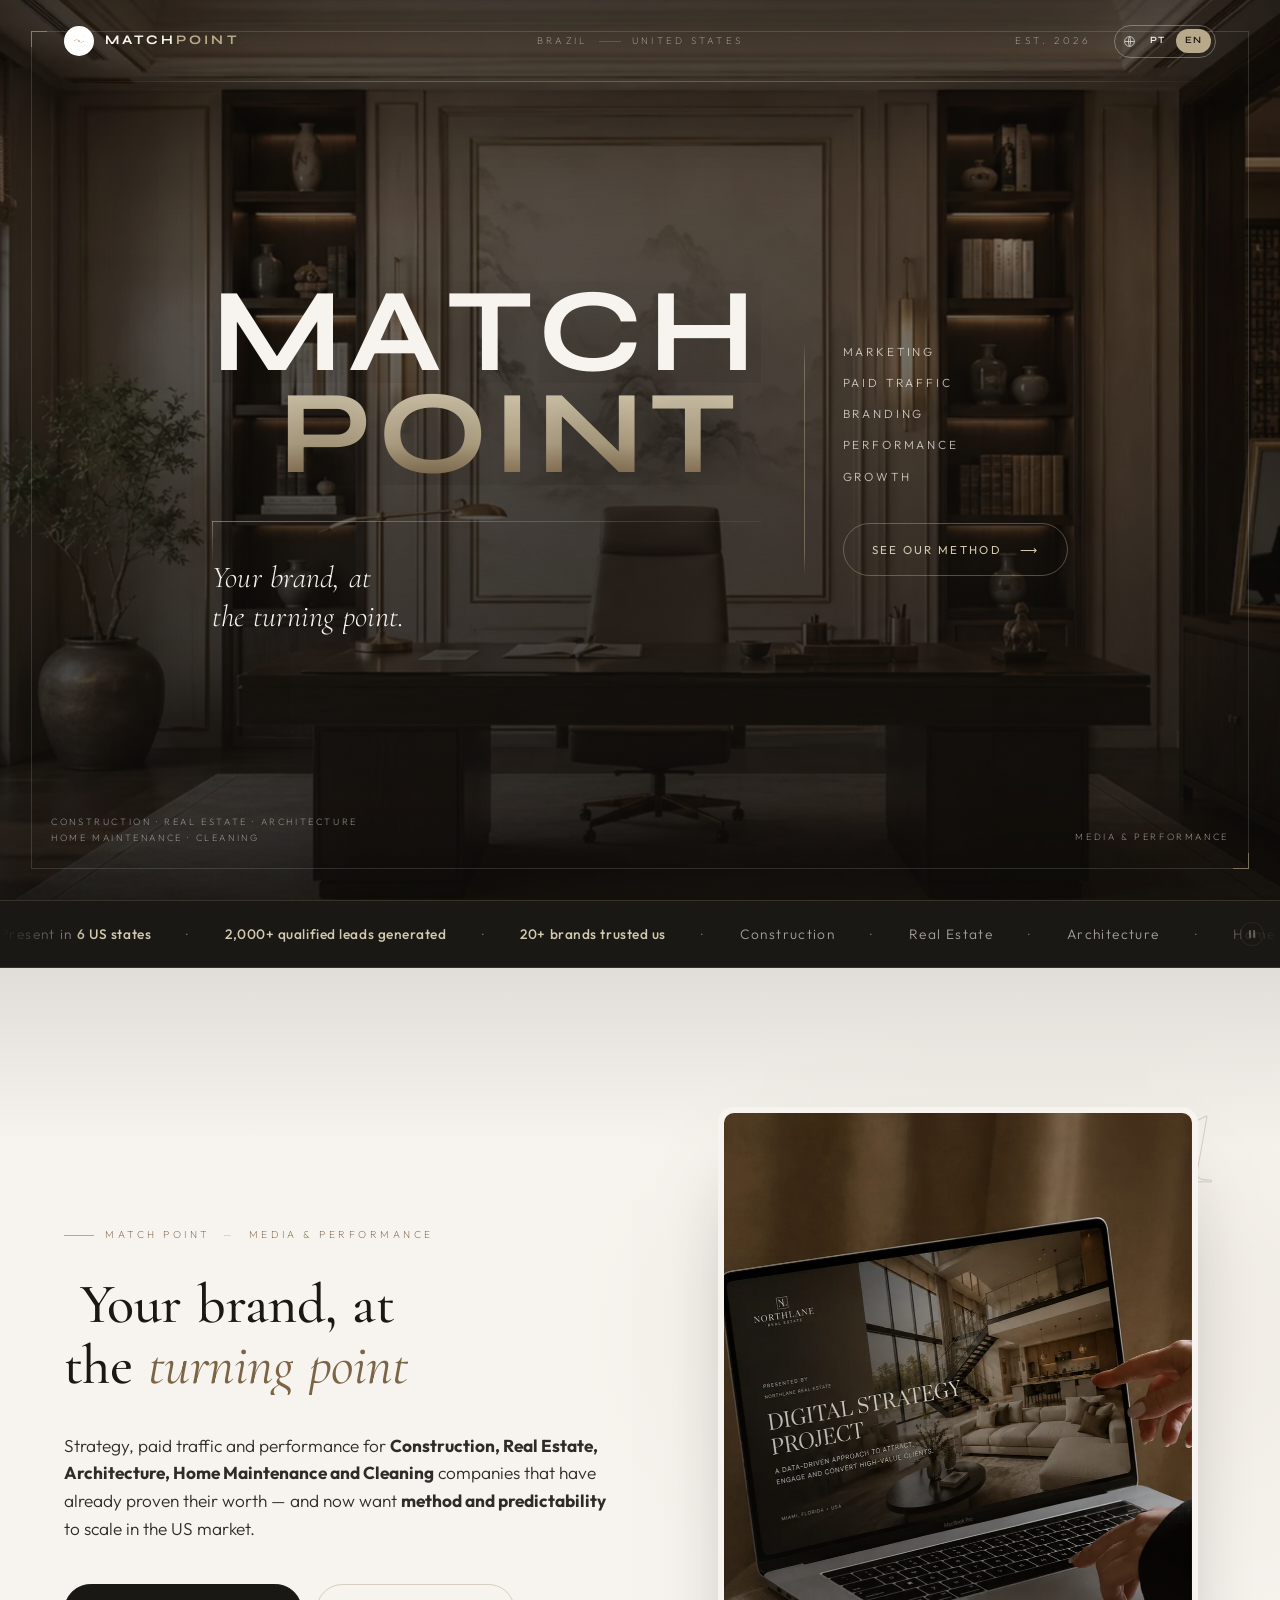
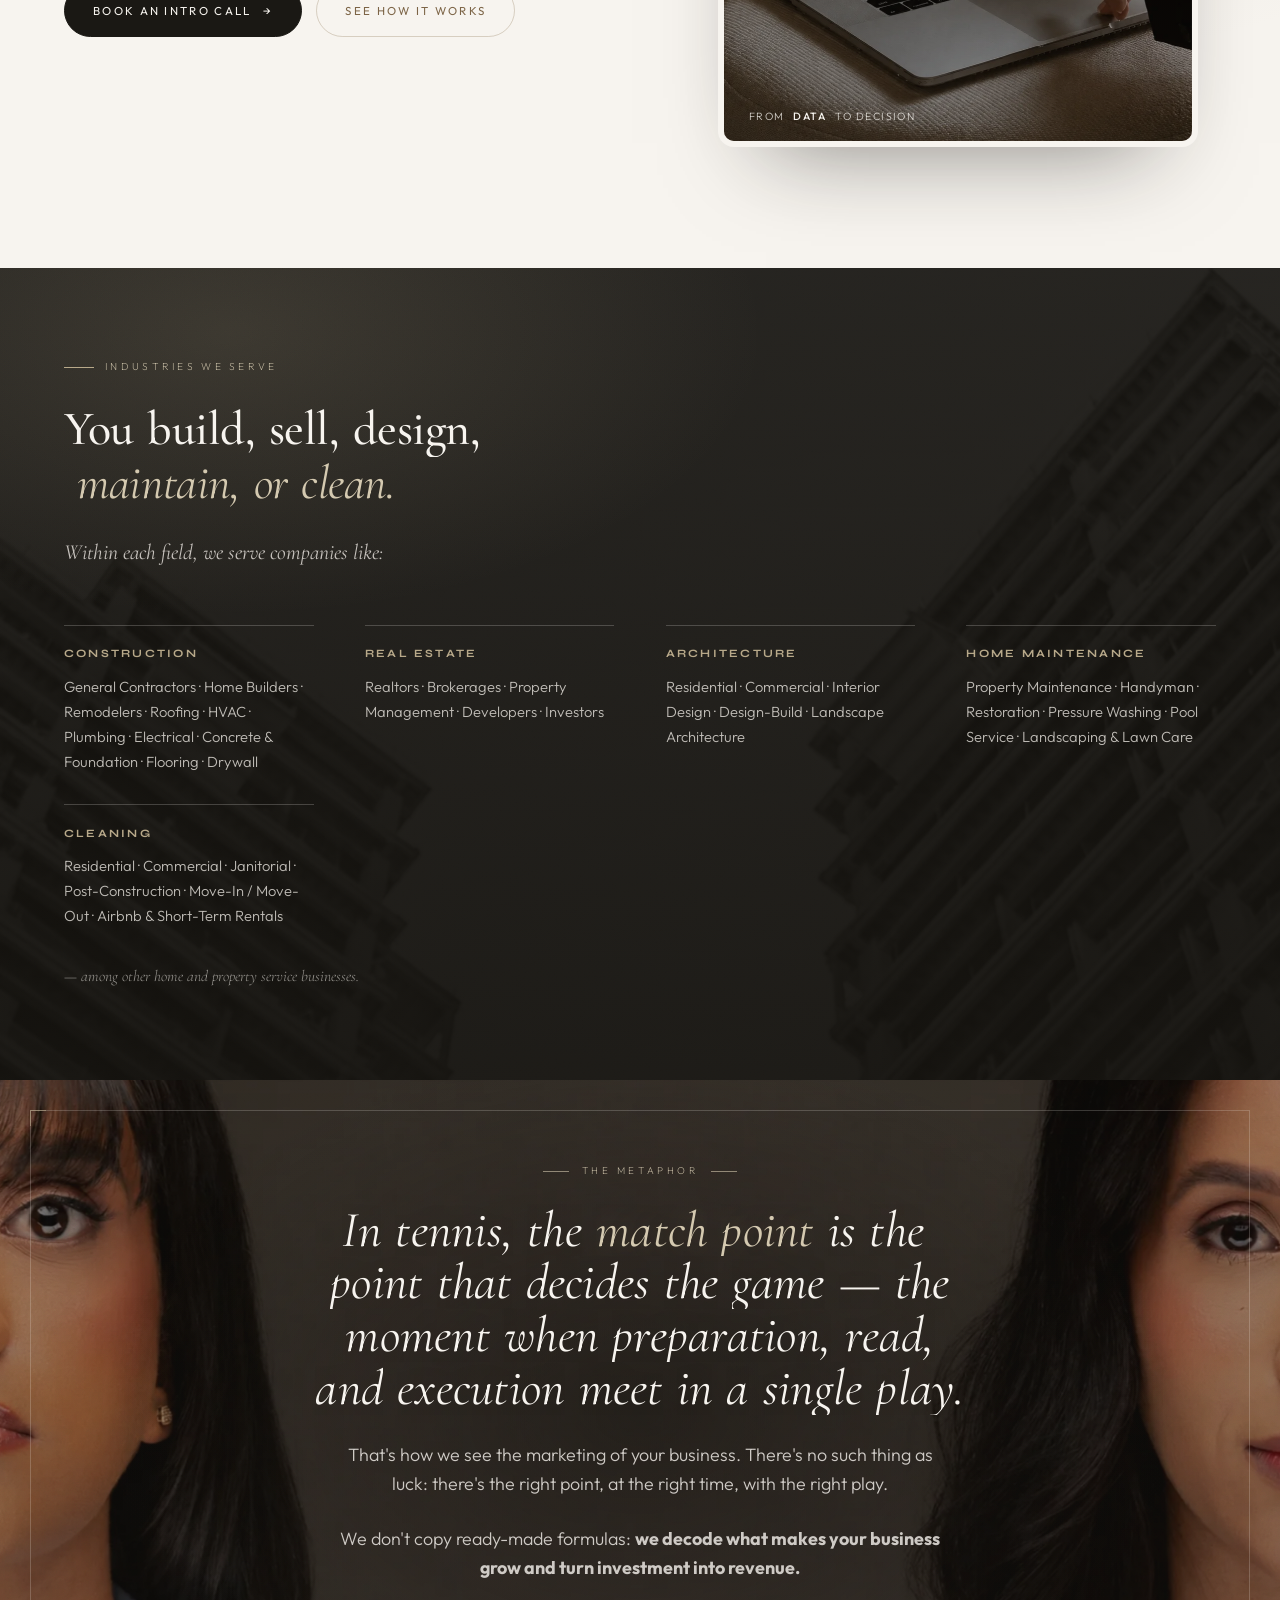
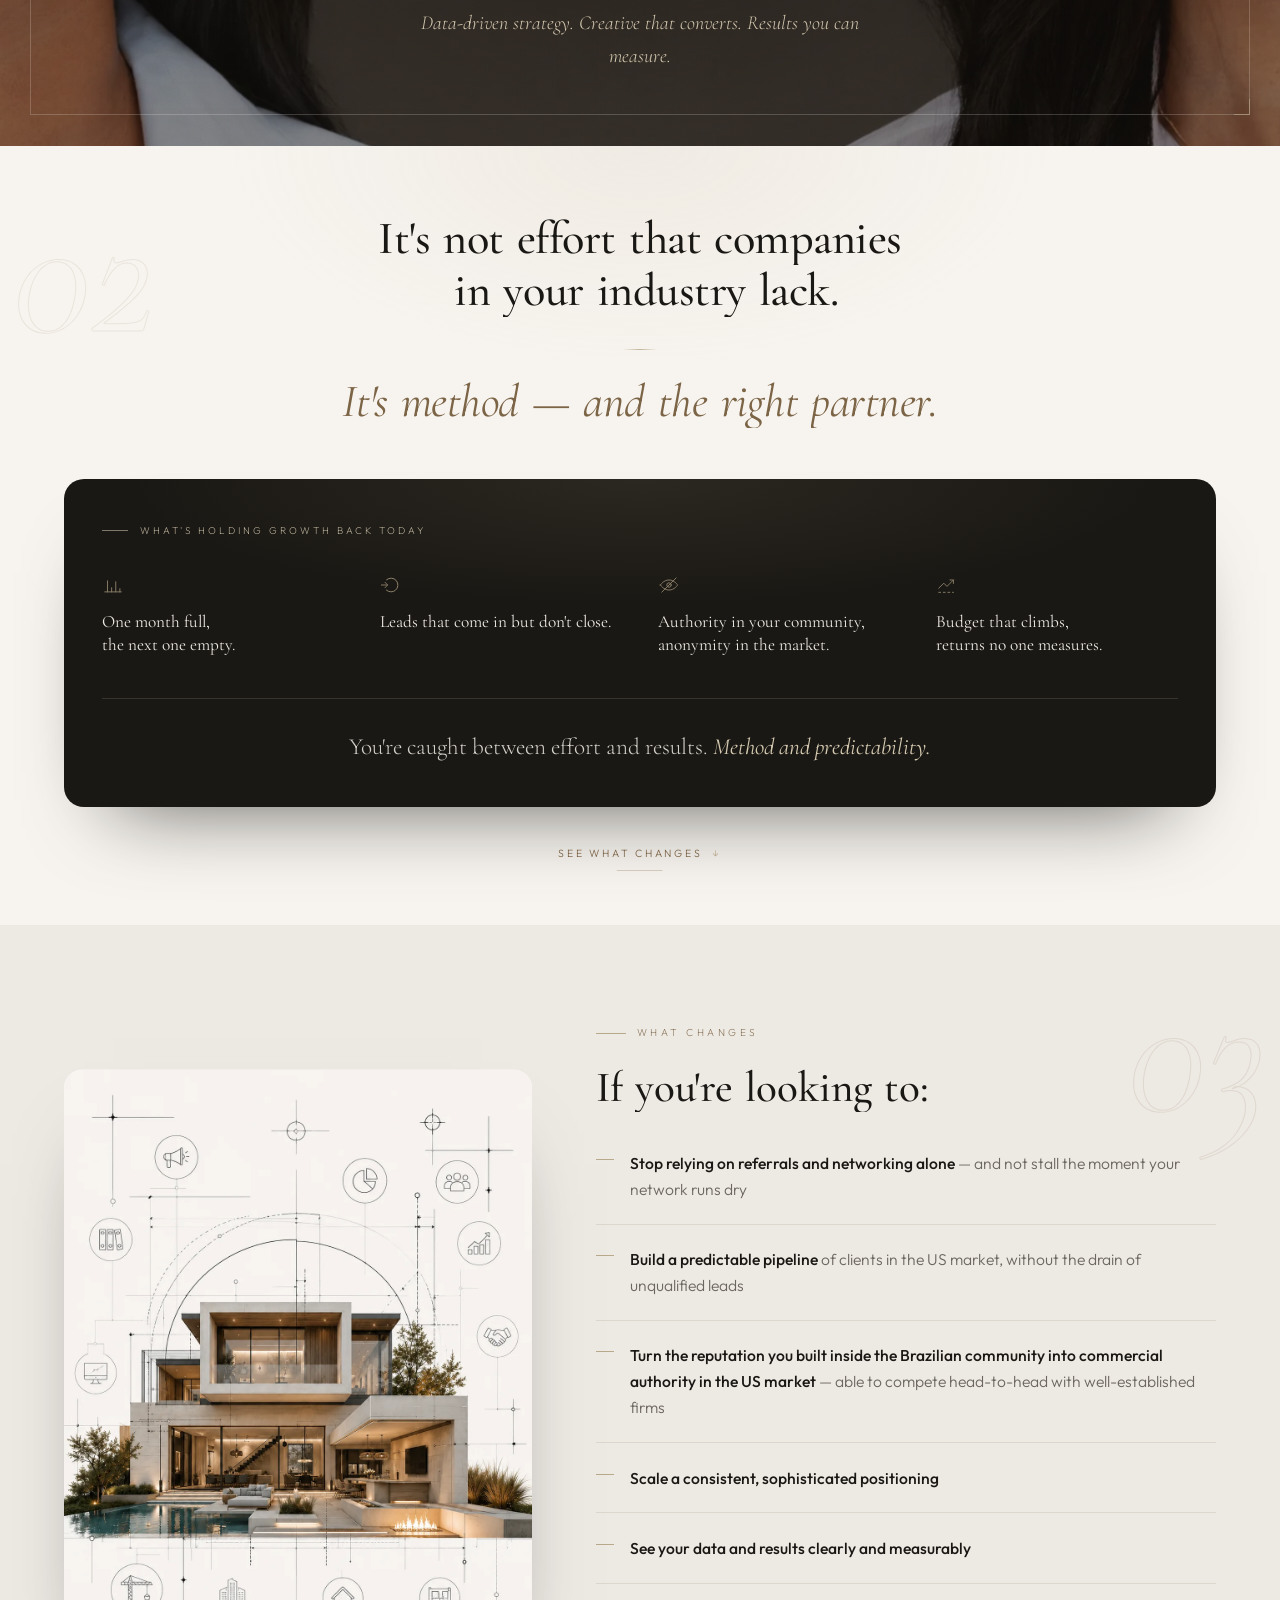
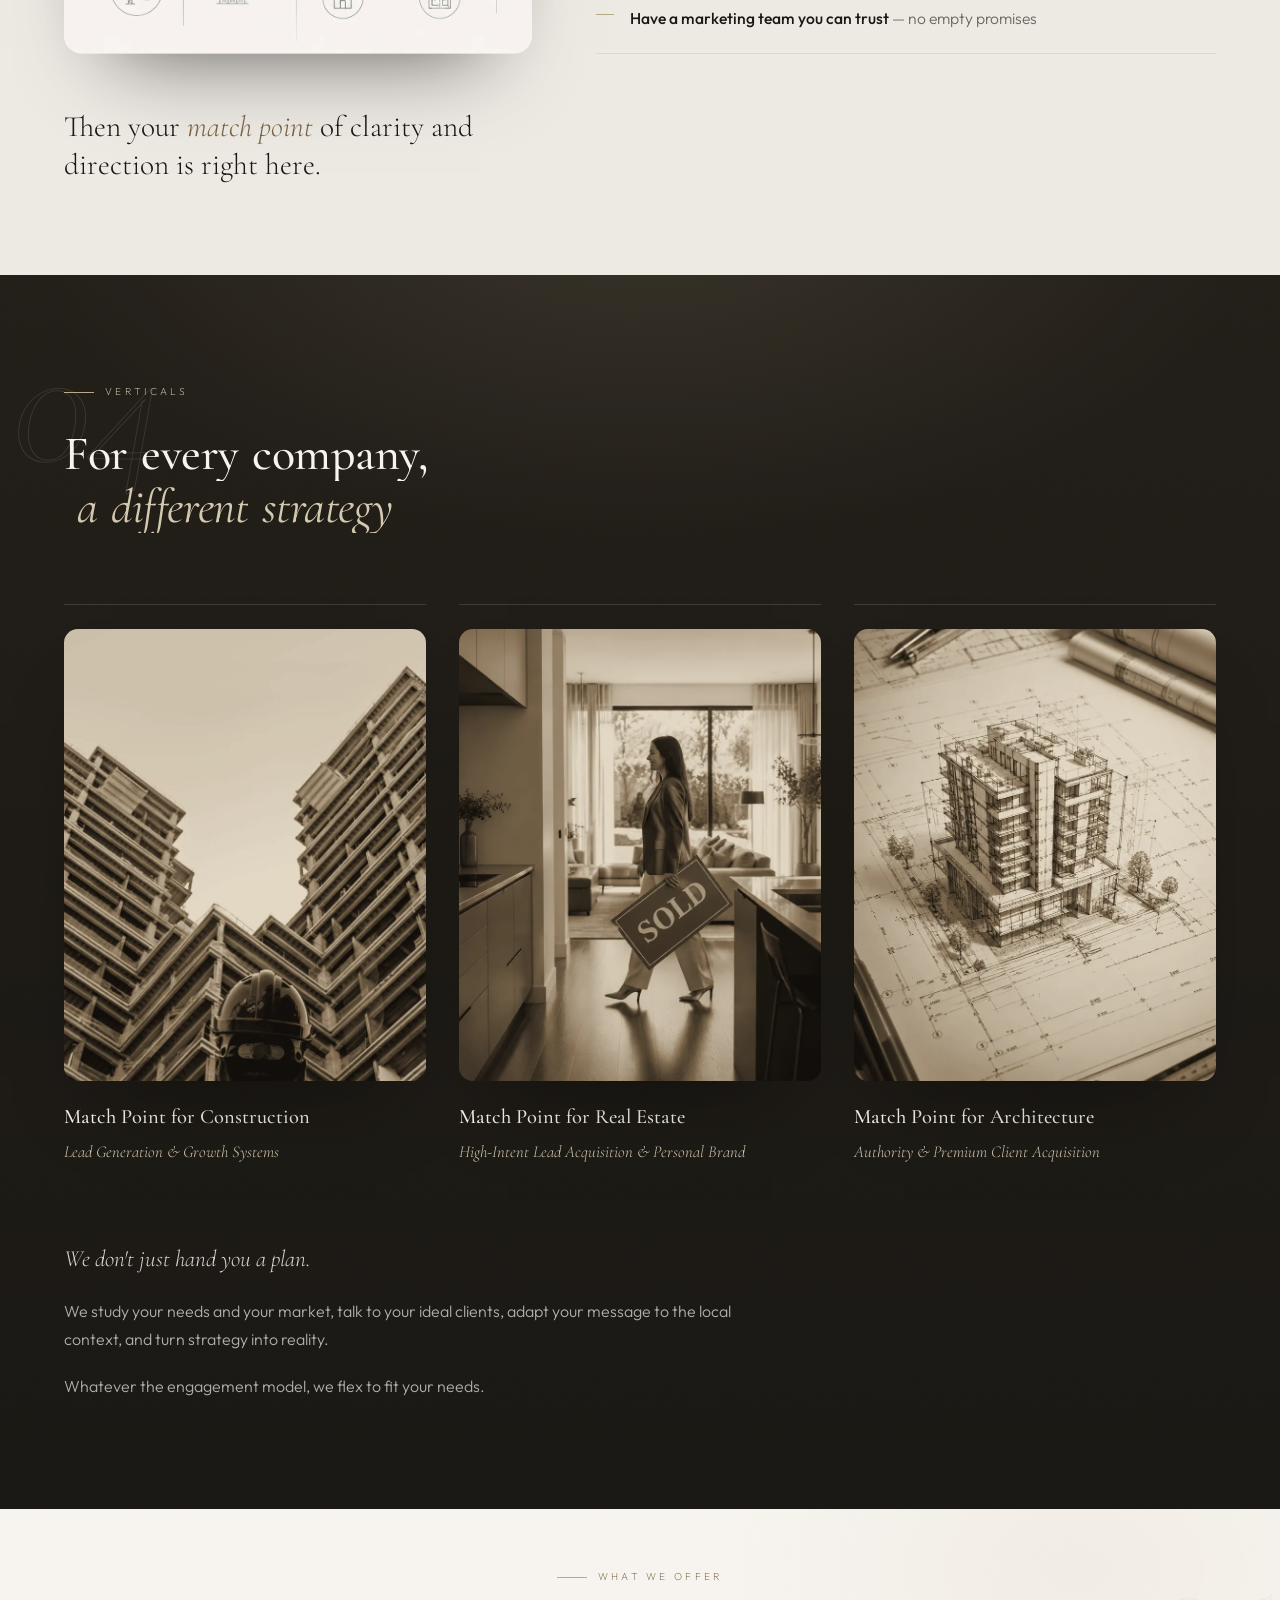
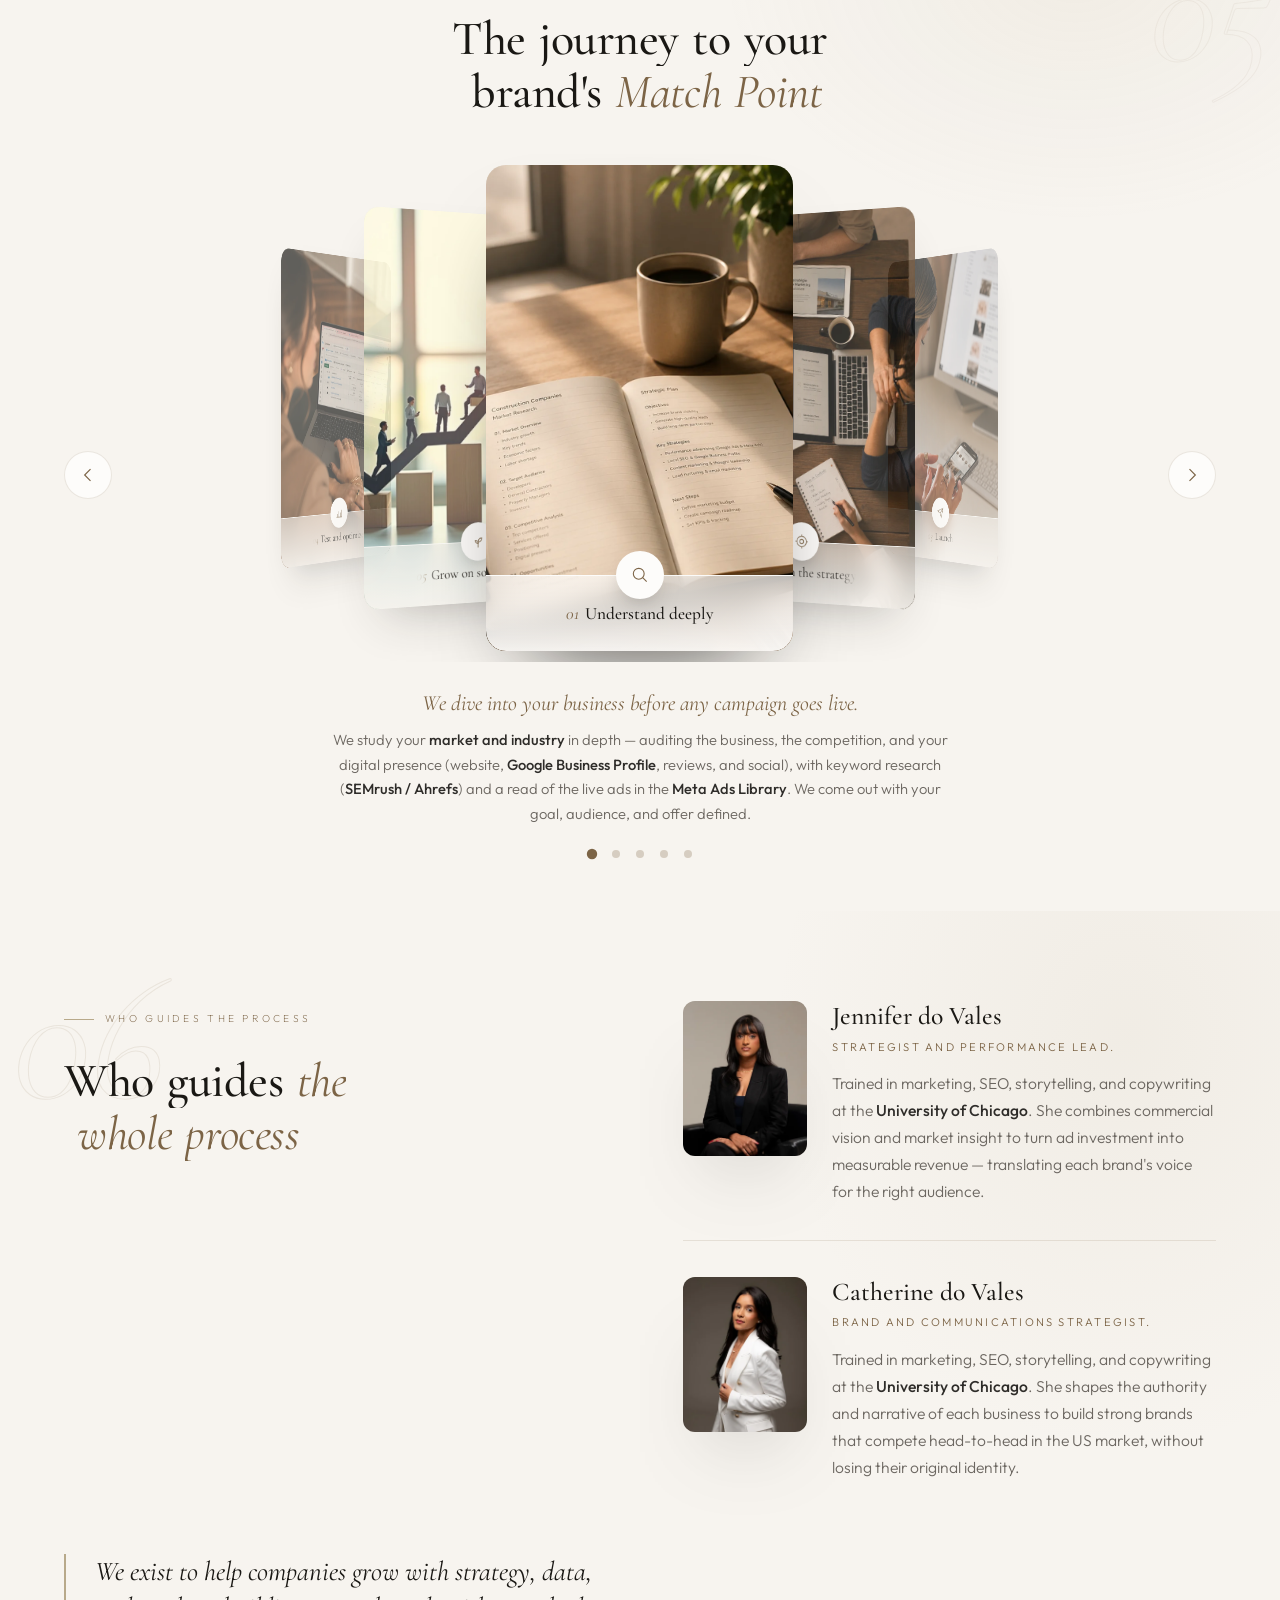
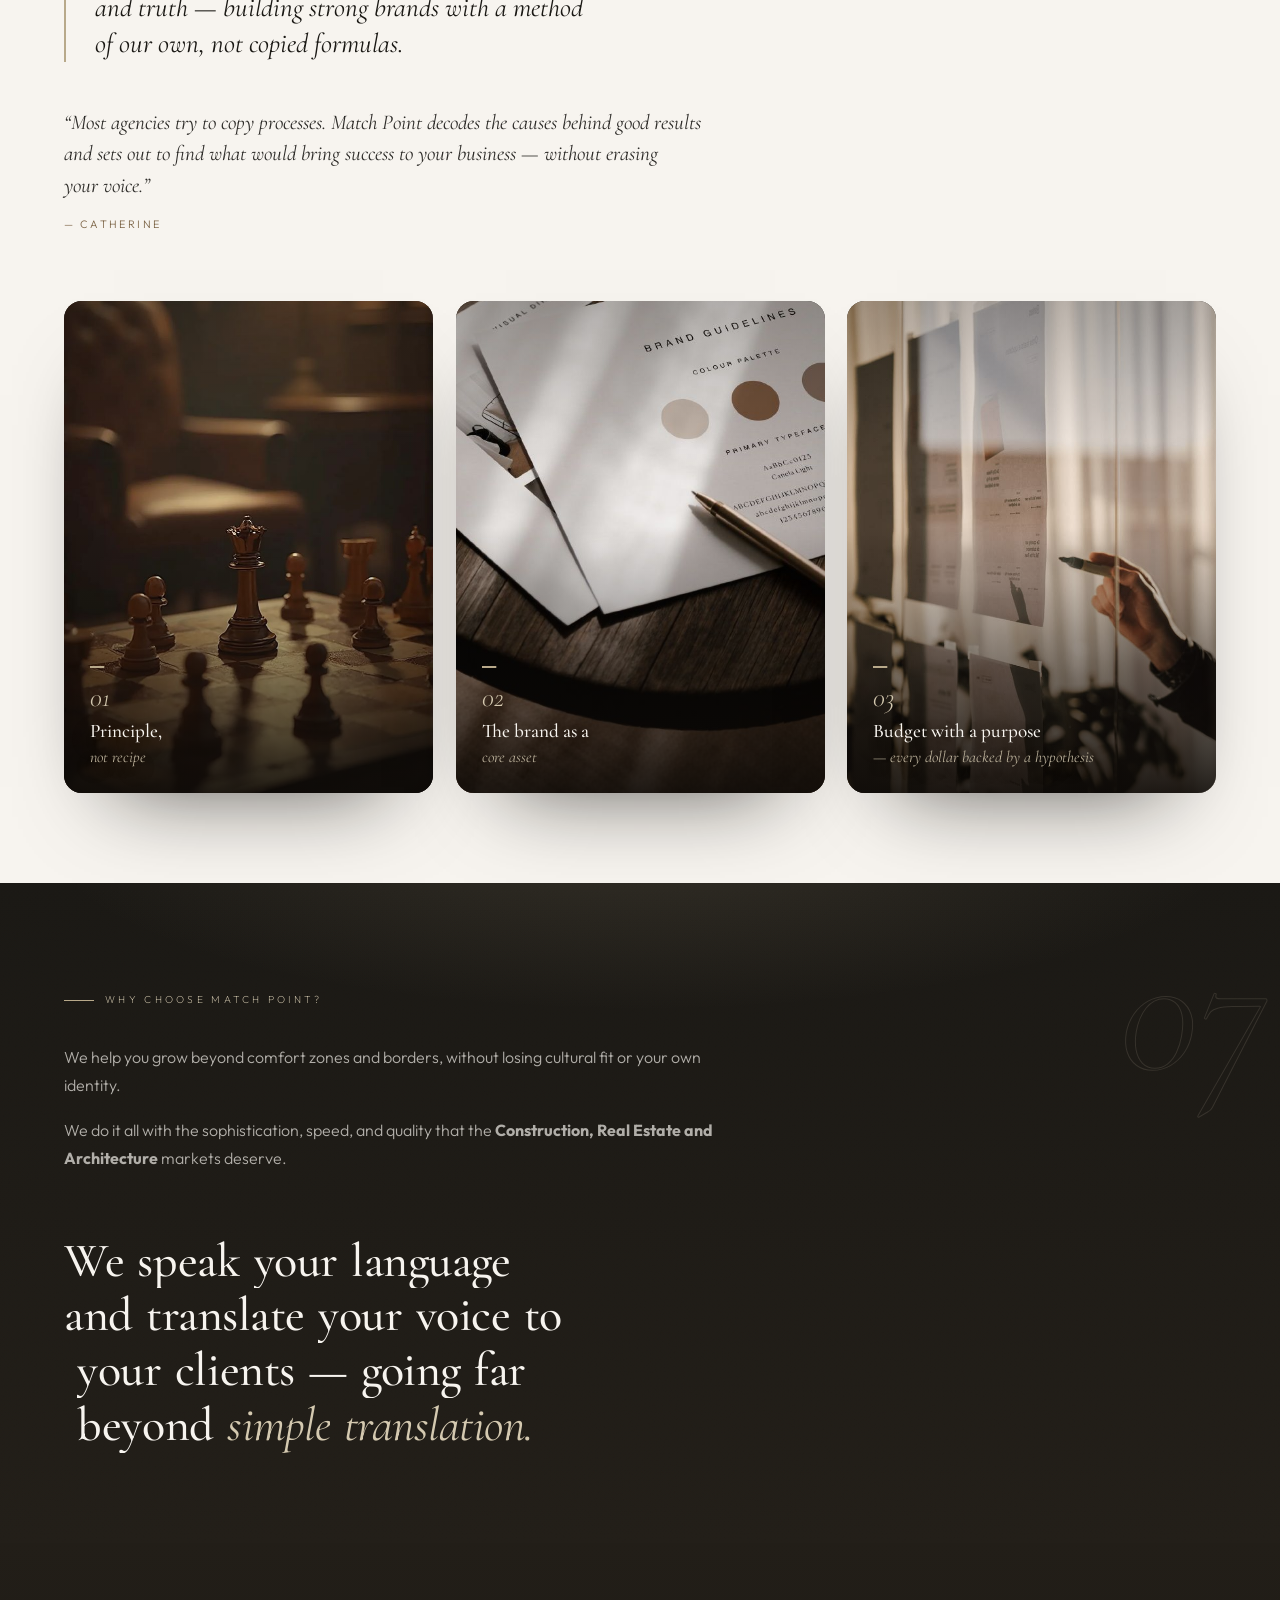
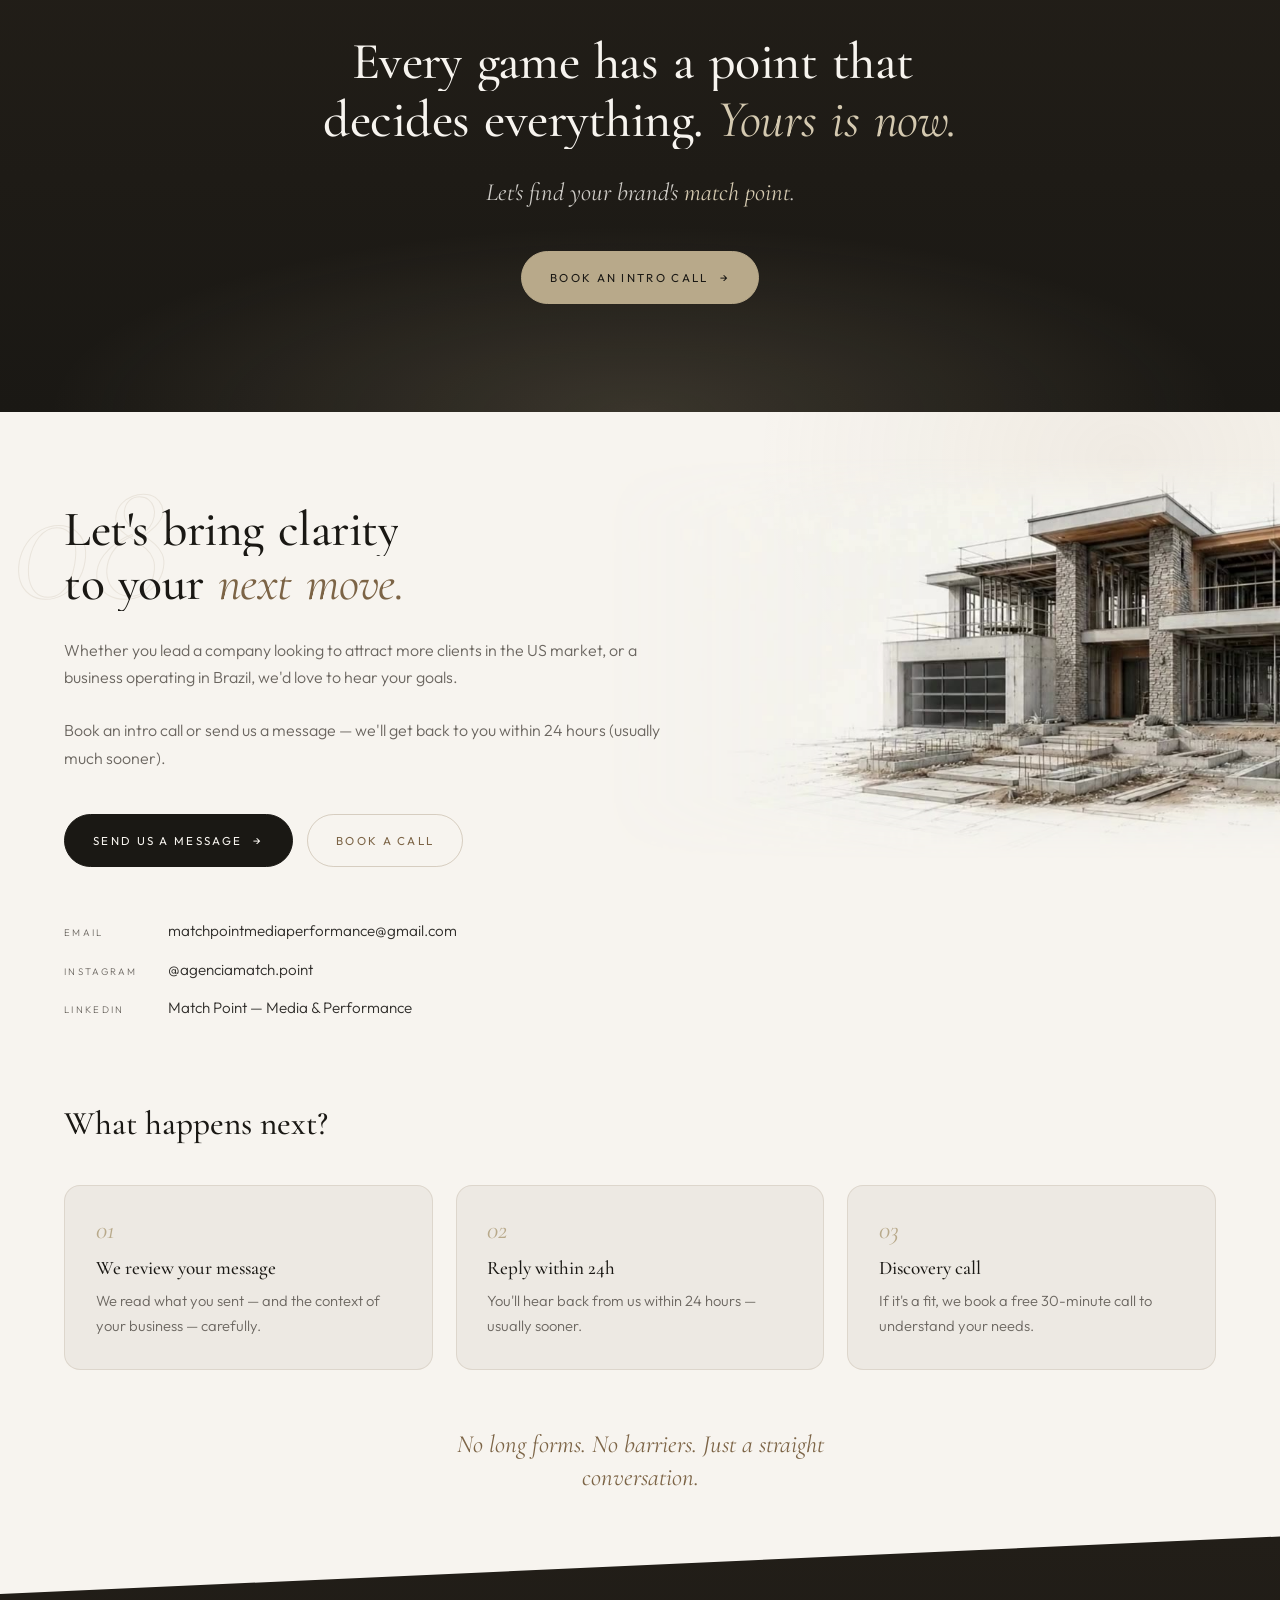
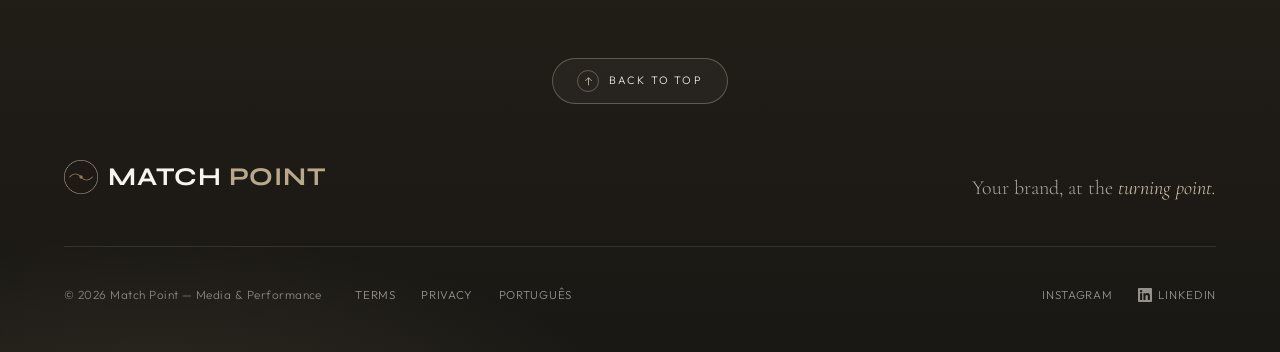
==== match.point/assets/en/index.html @ 6ba70a65 "Initial commit — Match Point site (PT/EN) Bilingual static site sharing one CSS/JS, plus post-audit " ====
<!DOCTYPE html>
<html lang="en" class="no-js">
<head>
<meta charset="UTF-8"/>
<meta name="viewport" content="width=device-width, initial-scale=1.0"/>
<script>document.documentElement.className='js';setTimeout(function(){if(!document.documentElement.classList.contains('js-ready'))document.documentElement.className='no-js';},5000);</script>

<title>Match Point — Your brand, at the turning point</title>
<meta name="description" content="Match Point — Media &amp; Performance. Paid traffic and performance for Construction, Real Estate, Architecture, Home Maintenance and Cleaning companies scaling in the US market."/>
<meta name="theme-color" content="#1A1814"/>
<link rel="icon" href="../favicon.svg" type="image/svg+xml"/>
<link rel="icon" href="../images/logo-symbol.png" sizes="any"/>
<link rel="apple-touch-icon" href="../images/logo-symbol.png"/>
<link rel="canonical" href="https://matchpoint.agency/en/"/>
<link rel="alternate" hreflang="pt-BR" href="https://matchpoint.agency/"/>
<link rel="alternate" hreflang="en" href="https://matchpoint.agency/en/"/>
<link rel="alternate" hreflang="x-default" href="https://matchpoint.agency/"/>

<meta property="og:type" content="website"/>
<meta property="og:title" content="Match Point — Your brand, at the turning point"/>
<meta property="og:description" content="Strategy, paid traffic and performance for Construction, Real Estate, Architecture, Home Maintenance and Cleaning. We don't copy ready-made formulas: we decode what makes your business grow."/>
<meta property="og:image" content="https://matchpoint.agency/images/og-image.jpg"/>
<meta property="og:url" content="https://matchpoint.agency/en/"/>
<meta name="twitter:card" content="summary_large_image"/>

<link rel="preconnect" href="https://fonts.googleapis.com"/>
<link rel="preconnect" href="https://fonts.gstatic.com" crossorigin/>
<link rel="preload" as="image" href="../images/prehero.webp" fetchpriority="high"/>
<link href="https://fonts.googleapis.com/css2?family=Cormorant+Garamond:ital,wght@0,300;0,400;0,500;1,300;1,400;1,500&family=Outfit:wght@200;300;400;500&family=Syne:wght@600;700;800&display=swap" rel="stylesheet"/>
<link rel="stylesheet" href="../css/prehero.css"/>

<script type="application/ld+json">
{
  "@context": "https://schema.org",
  "@type": "ProfessionalService",
  "name": "Match Point — Media & Performance",
  "description": "Paid traffic and performance for Construction, Real Estate, Architecture, Home Maintenance and Cleaning companies scaling in the US market.",
  "url": "https://matchpoint.agency/",
  "image": "https://matchpoint.agency/images/og-image.jpg",
  "logo": "https://matchpoint.agency/images/logo-symbol.png",
  "email": "matchpointmediaperformance@gmail.com",
  "telephone": "+1-407-684-9838",
  "foundingDate": "2026",
  "areaServed": ["United States", "Brazil"],
  "knowsLanguage": ["pt-BR", "en"],
  "serviceType": ["Paid Traffic", "Performance Marketing", "Branding", "Growth"],
  "founder": [
    {"@type": "Person", "name": "Jennifer do Vales"},
    {"@type": "Person", "name": "Catherine do Vales"}
  ],
  "sameAs": [
    "https://www.instagram.com/agenciamatch.point",
    "https://www.linkedin.com/company/match-point-%E2%80%94-media-performance/"
  ]
}
</script>
</head>
<body>

<!-- preloader · abertura de marca → door-split reveal do pré-Hero -->
<div class="preloader" id="preloader" role="presentation" aria-hidden="true">
  <span class="preloader__panel preloader__panel--l"></span>
  <span class="preloader__panel preloader__panel--r"></span>
  <div class="preloader__stage">
    <span class="preloader__line preloader__line--l"></span>
    <svg class="preloader__frame" viewBox="0 0 200 200" fill="none" aria-hidden="true">
      <circle class="pl-frame" cx="100" cy="100" r="96" pathLength="1"/>
    </svg>
    <svg class="preloader__mark" viewBox="0 0 200 200" fill="none" aria-label="Match Point">
      <circle class="pl-ring" cx="100" cy="100" r="86" pathLength="1"/>
      <path class="pl-wave" d="M40 100 C58 76 82 76 100 100 C118 124 142 124 160 100" pathLength="1"/>
      <circle class="pl-dot" cx="100" cy="100" r="5.5"/>
    </svg>
    <span class="preloader__line preloader__line--r"></span>
  </div>
</div>

<!-- top rule -->
<header class="topbar" id="topbar">
  <a class="topbar__brand" href="#prehero" aria-label="Match Point — home">
    <img class="topbar__mark" src="../images/logo-symbol-light.png" alt="" width="30" height="30" decoding="async"/>
    <span class="topbar__name">Match<em>Point</em></span>
  </a>
  <p class="topbar__meta"><span>Brazil</span><i></i><span>United States</span></p>
  <div class="topbar__end">
    <p class="topbar__est">Est. 2026</p>
    <span class="topbar__lang" role="group" aria-label="Language / Idioma">
      <svg class="topbar__lang-globe" viewBox="0 0 24 24" aria-hidden="true"><circle cx="12" cy="12" r="9"/><path d="M3 12h18M12 3c2.6 2.7 2.6 15.3 0 18M12 3c-2.6 2.7-2.6 15.3 0 18"/></svg>
      <a class="topbar__lang-alt" href="../index.html" hreflang="pt-BR" aria-label="Ver em português">PT</a>
      <span class="topbar__lang-cur" aria-current="true">EN</span>
    </span>
  </div>
</header>

<!-- navegação persistente · surge ao sair do Hero (MOV-03 · C3) -->
<nav class="sitenav" id="siteNav" aria-label="Main navigation">
  <div class="sitenav__inner">
    <a class="sitenav__brand" href="#prehero" aria-label="Match Point — top">
      <img class="sitenav__mark" src="../images/logo-symbol-light.png" alt="" width="26" height="26" decoding="async"/>
      <span class="sitenav__name">Match<em>Point</em></span>
    </a>
    <div class="sitenav__links" id="siteNavLinks">
      <a class="sitenav__link" href="#verticais">Verticals</a>
      <a class="sitenav__link" href="#jornada">Method</a>
      <a class="sitenav__link" href="#quem-guia">About us</a>
      <span class="sitenav__ind" aria-hidden="true"></span>
    </div>
    <div class="sitenav__cta">
      <a class="sitenav__lang" href="../index.html" hreflang="pt-BR" aria-label="Ver em português">PT</a>
      <a class="btn btn--primary btn--sm" href="#contato">Book</a>
      <button class="sitenav__burger" id="siteBurger" aria-label="Open menu" aria-expanded="false" aria-controls="siteNavLinks">
        <span></span><span></span>
      </button>
    </div>
  </div>
</nav>

<main>
<section class="prehero" id="prehero" aria-label="Match Point">

  <!-- cinematic background · subtle camera drift + inertial parallax -->
  <div class="prehero__media">
    <div class="prehero__parallax" id="parallax">
      <img class="prehero__img" src="../images/prehero.webp"
           alt="A calm, minimal office — the atmosphere of precision and aesthetic care that defines Match Point."
           width="1672" height="941" fetchpriority="high"/>
    </div>
  </div>
  <div class="prehero__scrim" aria-hidden="true"></div>
  <div class="prehero__grain" aria-hidden="true"></div>
  <div class="prehero__frame" aria-hidden="true"></div>

  <div class="prehero__stage" id="stage">

    <!-- coluna protagonista: wordmark → régua em L → assinatura -->
    <div class="prehero__lead">
      <h1 class="prehero__wordmark" aria-label="Match Point">
        <span class="prehero__line" aria-hidden="true" data-title data-stagger=".05" data-delay=".05">MATCH</span>
        <span class="prehero__line prehero__line--em" aria-hidden="true" data-title data-stagger=".05" data-delay=".28">POINT</span>
      </h1>

      <!-- régua em L: traço horizontal + descida curta à esquerda -->
      <div class="prehero__rule" aria-hidden="true"><i></i><b></b></div>

      <p class="prehero__signature" aria-label="Your brand, at the turning point." data-title data-split="words" data-stagger=".08" data-delay=".2">Your brand, at the turning point.</p>
    </div>

    <!-- coluna de apoio: régua vertical + frentes + CTA -->
    <div class="prehero__aside">
      <ul class="prehero__services" aria-label="What we do">
        <li>Marketing</li>
        <li>Paid Traffic</li>
        <li>Branding</li>
        <li>Performance</li>
        <li>Growth</li>
      </ul>
      <span class="prehero__cta-wrap">
        <a class="btn btn--outline-lt prehero__cta" href="#jornada">
          See our method
          <i class="btn__arrow" aria-hidden="true">⟶</i>
        </a>
      </span>
    </div>

  </div>

  <a class="prehero__scroll" id="scroll" href="#hero" aria-label="Scroll to explore">
    <span class="prehero__scroll-txt">Scroll</span>
    <span class="prehero__scroll-line" aria-hidden="true"></span>
  </a>

  <p class="prehero__foot prehero__foot--l">
    <span>Construction · Real Estate · Architecture</span>
    <span>Home Maintenance · Cleaning</span>
  </p>
  <p class="prehero__foot prehero__foot--r">Media &amp; Performance</p>

</section>

<!-- ═══ ESTEIRA DE DADOS · faixa em movimento contínuo ═══ -->
<section class="strip" id="dados" aria-label="Match Point by the numbers">
  <div class="strip__viewport">
    <div class="strip__track">
      <ul class="strip__set">
        <li class="strip__item">Present in <b>6 US states</b></li>
        <li class="strip__item"><b>2,000+ qualified leads generated</b></li>
        <li class="strip__item"><b>20+ brands trusted us</b></li>
        <li class="strip__item">Construction</li>
        <li class="strip__item">Real Estate</li>
        <li class="strip__item">Architecture</li>
        <li class="strip__item">Home Maintenance</li>
        <li class="strip__item">Cleaning</li>
      </ul>
      <ul class="strip__set" aria-hidden="true">
        <li class="strip__item">Present in <b>6 US states</b></li>
        <li class="strip__item"><b>2,000+ qualified leads generated</b></li>
        <li class="strip__item"><b>20+ brands trusted us</b></li>
        <li class="strip__item">Construction</li>
        <li class="strip__item">Real Estate</li>
        <li class="strip__item">Architecture</li>
        <li class="strip__item">Home Maintenance</li>
        <li class="strip__item">Cleaning</li>
      </ul>
    </div>
  </div>
  <!-- WCAG 2.2.2 · conteúdo em movimento precisa de mecanismo de pausa -->
  <button class="strip__pause" id="stripPause" type="button" aria-pressed="false" aria-label="Pause strip movement">
    <svg class="strip__ico strip__ico--pause" viewBox="0 0 10 10" aria-hidden="true"><rect x="1.2" y="0" width="2.4" height="10" rx="1"/><rect x="6.4" y="0" width="2.4" height="10" rx="1"/></svg>
    <svg class="strip__ico strip__ico--play" viewBox="0 0 10 10" aria-hidden="true"><path d="M1.4 0 9 5l-7.6 5z"/></svg>
  </button>
</section>

<!-- ═══ 1 · HERO ═══ -->
<section class="hero" id="hero" aria-labelledby="hero-title">
  <div class="hero__inner">

    <div class="hero__text">
      <p class="hero__kicker" data-reveal="fade">
        <span class="hero__kicker-mark" aria-hidden="true"></span>Match Point <i aria-hidden="true">—</i> Media &amp; Performance
      </p>

      <h2 class="hero__title" id="hero-title" data-title data-split="words" data-stagger=".055" data-delay=".05">
        Your brand, at the <em>turning point</em>
      </h2>

      <p class="hero__sub" data-reveal>
        Strategy, paid traffic and performance for <b>Construction, Real Estate, Architecture, Home Maintenance and Cleaning</b> companies that have already proven their worth — and now want <b>method and predictability</b> to scale in the US market.
      </p>

      <div class="btn-row" data-reveal>
        <a class="btn btn--primary" href="#contato">
          Book an intro call
          <i class="btn__arrow" aria-hidden="true">→</i>
        </a>
        <a class="btn btn--outline" href="#jornada">
          See how it works
        </a>
      </div>
    </div>

    <div class="hero__media-group hero__media-group--single">
      <span class="hero__index" aria-hidden="true" data-parallax="-.05">01</span>

      <figure class="hero__media hero__media--solo" data-reveal="media">
        <span class="hero__px" data-parallax=".08">
          <img src="../images/hero-estrategia.webp" alt="A data-driven digital strategy deck open on a laptop — the Match Point method in action."
               width="1086" height="1448" decoding="async" fetchpriority="low"/>
        </span>
        <figcaption class="hero__cap"><span class="hero__cap-line" aria-hidden="true"></span>From <b>data</b> to decision</figcaption>
      </figure>
    </div>

  </div>
</section>

<!-- ═══ 2 · INDUSTRIES WE SERVE · quem atendemos ═══ -->
<section class="serve" id="atende" aria-labelledby="serve-title">
  <img class="serve__bg" src="../images/serve-bg.webp" alt="" width="1500" height="2696" loading="lazy" decoding="async"/>
  <div class="serve__scrim" aria-hidden="true"></div>
  <div class="serve__grain" aria-hidden="true"></div>

  <div class="serve__inner">
    <header class="serve__head">
      <p class="serve__kicker" data-reveal="fade"><span class="serve__kicker-mark" aria-hidden="true"></span>Industries We Serve</p>
      <h2 class="serve__title" id="serve-title" data-title data-split="words" data-stagger=".035" data-delay=".05">You build, sell, design, <em>maintain, or clean.</em></h2>
      <p class="serve__lead" data-reveal>Within each field, we serve companies like:</p>
    </header>

    <ul class="serve__grid" aria-label="Segments served by niche">
      <li class="serve__ind" data-reveal="up">
        <h3 class="serve__ind-name">Construction</h3>
        <p class="serve__ind-list">General Contractors · Home Builders · Remodelers · Roofing · HVAC · Plumbing · Electrical · Concrete &amp; Foundation · Flooring · Drywall</p>
      </li>
      <li class="serve__ind" data-reveal="up">
        <h3 class="serve__ind-name">Real Estate</h3>
        <p class="serve__ind-list">Realtors · Brokerages · Property Management · Developers · Investors</p>
      </li>
      <li class="serve__ind" data-reveal="up">
        <h3 class="serve__ind-name">Architecture</h3>
        <p class="serve__ind-list">Residential · Commercial · Interior Design · Design-Build · Landscape Architecture</p>
      </li>
      <li class="serve__ind" data-reveal="up">
        <h3 class="serve__ind-name">Home Maintenance</h3>
        <p class="serve__ind-list">Property Maintenance · Handyman · Restoration · Pressure Washing · Pool Service · Landscaping &amp; Lawn Care</p>
      </li>
      <li class="serve__ind" data-reveal="up">
        <h3 class="serve__ind-name">Cleaning</h3>
        <p class="serve__ind-list">Residential · Commercial · Janitorial · Post-Construction · Move-In / Move-Out · Airbnb &amp; Short-Term Rentals</p>
      </li>
    </ul>

    <p class="serve__note" data-reveal>— among other home and property service businesses.</p>
  </div>
</section>

<!-- ═══ 3 · DOBRA 1 — A metáfora ═══ -->
<section class="banner" id="metafora" aria-label="The metaphor">
  <img class="banner__img" src="../images/founders-banner.webp"
       alt="Jennifer and Catherine, founders of Match Point, side by side."
       width="1672" height="941" data-parallax=".14" decoding="async" fetchpriority="low"/>
  <div class="banner__veil" aria-hidden="true"></div>
  <div class="banner__grain" aria-hidden="true"></div>
  <div class="banner__frame" aria-hidden="true"></div>
  <div class="banner__content">
    <p class="banner__kicker" data-reveal="fade"><i aria-hidden="true"></i>The metaphor<i aria-hidden="true"></i></p>
    <h2 class="banner__title" data-title data-split="words" data-stagger=".045" data-delay=".05">In tennis, the <em>match point</em> is the point that decides the game — the moment when preparation, read, and execution meet in a single play.</h2>
    <p class="banner__text" data-reveal>That's how we see the marketing of your business. There's no such thing as luck: there's the right point, at the right time, with the right play.</p>
    <p class="banner__text" data-reveal>We don't copy ready-made formulas: <b>we decode what makes your business grow and turn investment into revenue.</b></p>
    <p class="banner__text banner__text--close" data-reveal>Data-driven strategy. Creative that converts. Results you can measure.</p>
  </div>
</section>

<!-- ═══ 4 · DOBRA 2 — Espelho da dor ═══ -->
<section class="mirror" id="espelho" aria-labelledby="mirror-title">
  <span class="mirror__index" aria-hidden="true">02</span>
  <div class="mirror__inner">

    <header class="mirror__head">
      <h2 class="mirror__title" id="mirror-title">
        <span class="mirror__title-a" data-title data-split="words" data-stagger=".035" data-delay=".05">It's not effort that companies in your industry lack.</span>
        <em class="mirror__title-b" data-title data-split="words" data-stagger=".035" data-delay=".6">It's method — and the right partner.</em>
      </h2>
    </header>

    <div class="mirror__panel" data-reveal="up">
      <p class="mirror__legend" id="mirror-legend">
        <span class="mirror__legend-mark" aria-hidden="true"></span>What's holding growth back today
      </p>

      <ul class="mirror__signs" aria-labelledby="mirror-legend">
        <li class="mirror__sign">
          <!-- oscilação: colunas desiguais — mês cheio, mês vazio -->
          <svg class="mirror__ico" viewBox="0 0 24 24" aria-hidden="true">
            <path d="M3 19.5h18"/>
            <path d="M6 19.5V7.5M10.5 19.5V15M15 19.5V8.5M19.5 19.5V16"/>
          </svg>
          <p>One month full, the next one empty.</p>
        </li>
        <li class="mirror__sign">
          <!-- ciclo que não fecha: anel aberto, seta que entra e para -->
          <svg class="mirror__ico" viewBox="0 0 24 24" aria-hidden="true">
            <circle cx="12" cy="12" r="7.5" stroke-dasharray="34 13" transform="rotate(-130 12 12)"/>
            <path d="M1.5 12h6.2M5.4 9 8.4 12l-3 3"/>
          </svg>
          <p>Leads that come in but don't close.</p>
        </li>
        <li class="mirror__sign">
          <!-- olho riscado: a autoridade existe, mas não é vista fora do círculo -->
          <svg class="mirror__ico" viewBox="0 0 24 24" aria-hidden="true">
            <path d="M2.6 12S6 6.5 12 6.5s9.4 5.5 9.4 5.5-3.4 5.5-9.4 5.5S2.6 12 2.6 12Z"/>
            <circle cx="12" cy="12" r="2.4"/>
            <path d="M4.2 19.8 19.8 4.2"/>
          </svg>
          <p>Authority in your community, anonymity in the market.</p>
        </li>
        <li class="mirror__sign">
          <!-- divergência: a verba sobe, o retorno não acompanha e nem é medido -->
          <svg class="mirror__ico" viewBox="0 0 24 24" aria-hidden="true">
            <path d="M3 15.5 8.5 10l3.5 3.5 7-7"/>
            <path d="M15.2 6.5H19V10.3"/>
            <path d="M3 20h16" stroke-dasharray="2 3"/>
          </svg>
          <p>Budget that climbs, returns no one measures.</p>
        </li>
      </ul>

      <p class="mirror__close">You're caught between effort and results. <b>Method and predictability.</b></p>
    </div>

    <!-- ponte para a Dobra 3 -->
    <a class="mirror__bridge" href="#busca" data-reveal="fade">
      <span>See what changes</span>
      <i aria-hidden="true">↓</i>
    </a>

  </div>
</section>

<!-- ═══ 5 · DOBRA 3 — "Se você busca por..." ═══ -->
<section class="seek" id="busca" aria-labelledby="seek-title">
  <span class="seek__index" aria-hidden="true">03</span>
  <div class="seek__inner">

    <div class="seek__grid">
      <header class="seek__head">
        <p class="seek__kicker" data-reveal="fade"><span class="seek__kicker-mark" aria-hidden="true"></span>What changes</p>
        <h2 class="seek__title" id="seek-title" data-title data-split="words" data-stagger=".05" data-delay=".05">If you're looking to:</h2>
      </header>

      <ul class="seek__list">
        <li class="seek__item" data-reveal="up">
          <span class="seek__mark" aria-hidden="true"></span>
          <p><b>Stop relying on referrals and networking alone</b> — and not stall the moment your network runs dry</p>
        </li>
        <li class="seek__item" data-reveal="up">
          <span class="seek__mark" aria-hidden="true"></span>
          <p><b>Build a predictable pipeline</b> of clients in the US market, without the drain of unqualified leads</p>
        </li>
        <li class="seek__item" data-reveal="up">
          <span class="seek__mark" aria-hidden="true"></span>
          <p><b>Turn the reputation you built inside the Brazilian community into commercial authority in the US market</b> — able to compete head-to-head with well-established firms</p>
        </li>
        <li class="seek__item" data-reveal="up">
          <span class="seek__mark" aria-hidden="true"></span>
          <p><b>Scale a consistent, sophisticated positioning</b></p>
        </li>
        <li class="seek__item" data-reveal="up">
          <span class="seek__mark" aria-hidden="true"></span>
          <p><b>See your data and results clearly and measurably</b></p>
        </li>
        <li class="seek__item" data-reveal="up">
          <span class="seek__mark" aria-hidden="true"></span>
          <p><b>Have a marketing team you can trust</b> — no empty promises</p>
        </li>
      </ul>

      <figure class="seek__visual" data-reveal="media">
        <span class="seek__visual-frame">
          <img class="seek__visual-img" src="../images/dobra3-metodo.webp"
               alt="Technical drawing of a contemporary home overlaid with project markups and icons for strategy, audience, media and analytics — the Match Point method applied to Construction, Real Estate and Architecture."
               width="1122" height="1402" loading="lazy" decoding="async" fetchpriority="low"/>
        </span>
      </figure>
    </div>

    <p class="seek__close" data-reveal>Then your <em>match point</em> of clarity and direction is right here.</p>

  </div>
</section>

<!-- ═══ 6 · DOBRA 4 — Verticais ═══ -->
<section class="focus" id="verticais" aria-labelledby="focus-title">
  <div class="focus__grain" aria-hidden="true"></div>
  <span class="focus__index" aria-hidden="true">04</span>
  <div class="focus__inner">

    <header class="focus__head">
      <p class="focus__kicker" data-reveal="fade"><span class="focus__kicker-mark" aria-hidden="true"></span>Verticals</p>
      <h2 class="focus__title" id="focus-title" data-title data-split="words" data-stagger=".035" data-delay=".05">For every company, <em>a different strategy</em></h2>
    </header>

    <ul class="focus__list focus__list--3" aria-label="Verticals we work in">
      <li class="focus__item" data-reveal="up">
        <figure class="focus__media focus__media--low">
          <img src="../images/vertical-construction.webp" alt="A hard-hatted worker facing two towers under construction — Match Point's Construction vertical." width="736" height="1323" loading="lazy" decoding="async"/>
        </figure>
        <h3 class="focus__item-title">Match Point for Construction</h3>
        <p class="focus__item-desc">Lead Generation &amp; Growth Systems</p>
      </li>
      <li class="focus__item" data-reveal="up">
        <figure class="focus__media">
          <img src="../images/vertical-realestate.webp" alt="A realtor walking through a contemporary home with a &lsquo;Sold&rsquo; sign — Match Point's Real Estate vertical." width="760" height="1365" loading="lazy" decoding="async"/>
        </figure>
        <h3 class="focus__item-title">Match Point for Real Estate</h3>
        <p class="focus__item-desc">High-Intent Lead Acquisition &amp; Personal Brand</p>
      </li>
      <li class="focus__item" data-reveal="up">
        <figure class="focus__media">
          <img src="../images/vertical-architecture.webp" alt="A technical drawing of a residential building on the drafting table, among plans and instruments — Match Point's Architecture vertical." width="760" height="1365" loading="lazy" decoding="async"/>
        </figure>
        <h3 class="focus__item-title">Match Point for Architecture</h3>
        <p class="focus__item-desc">Authority &amp; Premium Client Acquisition</p>
      </li>
    </ul>

    <div class="focus__foot focus__foot--text">
      <p class="focus__p" data-reveal>We don't just hand you a plan.</p>
      <p class="focus__p" data-reveal>We study your needs and your market, talk to your ideal clients, adapt your message to the local context, and turn strategy into reality.</p>
      <p class="focus__p" data-reveal>Whatever the engagement model, we flex to fit your needs.</p>
    </div>

  </div>
</section>

<!-- ═══ 7 · DOBRA 5 — A jornada (O que oferecemos) ═══ -->
<section class="method" id="jornada" aria-labelledby="method-title">
  <span class="method__index" aria-hidden="true">05</span>
  <div class="method__inner">

    <header class="method__head">
      <p class="method__kicker" data-reveal="fade"><span class="method__kicker-mark" aria-hidden="true"></span>What we offer</p>
      <h2 class="method__title" id="method-title" data-title data-split="words" data-stagger=".035" data-delay=".05">The journey to your brand's <em>Match Point</em></h2>
    </header>

    <div class="flow" id="flow" role="group" aria-roledescription="carousel" aria-label="The method journey — 5 steps">
      <button class="flow__arrow flow__arrow--prev" type="button" aria-label="Previous step">
        <svg viewBox="0 0 24 24" fill="none" stroke="currentColor" stroke-width="1.4" aria-hidden="true"><path d="M15 5l-7 7 7 7"/></svg>
      </button>

      <div class="flow__stage">
        <div class="flow__track" id="flowTrack">

          <article class="flow__card" data-step="Understand deeply" aria-label="Step 1 of 5: Understand deeply" tabindex="-1">
            <figure class="flow__media" aria-hidden="true"><img src="../images/flow-01.webp" alt="" width="820" height="1230" loading="lazy" decoding="async"/></figure>
            <span class="flow__ico" aria-hidden="true"><svg viewBox="0 0 24 24" fill="none" stroke="currentColor" stroke-width="1.3"><circle cx="10.5" cy="10.5" r="6.5"/><path d="M15.2 15.2 20 20"/></svg></span>
            <div class="flow__panel"><h3 class="flow__title"><span class="flow__n">01</span> Understand deeply</h3></div>
            <div class="flow__copy" hidden>
              <p class="flow__lead">We dive into your business before any campaign goes live.</p>
              <p class="flow__desc">We study your <b>market and industry</b> in depth — auditing the business, the competition, and your digital presence (website, <b>Google Business Profile</b>, reviews, and social), with keyword research (<b>SEMrush / Ahrefs</b>) and a read of the live ads in the <b>Meta Ads Library</b>. We come out with your goal, audience, and offer defined.</p>
            </div>
          </article>

          <article class="flow__card" data-step="Design the strategy" aria-label="Step 2 of 5: Design the strategy" tabindex="-1">
            <figure class="flow__media" aria-hidden="true"><img src="../images/flow-02.webp" alt="" width="820" height="1229" loading="lazy" decoding="async"/></figure>
            <span class="flow__ico" aria-hidden="true"><svg viewBox="0 0 24 24" fill="none" stroke="currentColor" stroke-width="1.3"><circle cx="12" cy="12" r="8"/><circle cx="12" cy="12" r="3.2"/><path d="M12 1.5v3M12 19.5v3M1.5 12h3M19.5 12h3"/></svg></span>
            <div class="flow__panel"><h3 class="flow__title"><span class="flow__n">02</span> Design the strategy</h3></div>
            <div class="flow__copy" hidden>
              <p class="flow__lead">We map your client's journey to the buying decision.</p>
              <p class="flow__desc">We build the funnels channel by channel (<b>Meta Ads, Google Ads, TikTok Ads</b>), define campaigns, audiences, and offers — and get tracking in place (<b>GA4, Google Tag Manager, Meta Pixel / Conversions API</b>) to measure from the first click to the sale.</p>
            </div>
          </article>

          <article class="flow__card" data-step="Launch" aria-label="Step 3 of 5: Launch" tabindex="-1">
            <figure class="flow__media" aria-hidden="true"><img src="../images/flow-03.webp" alt="" width="820" height="1230" loading="lazy" decoding="async"/></figure>
            <span class="flow__ico" aria-hidden="true"><svg viewBox="0 0 24 24" fill="none" stroke="currentColor" stroke-width="1.3"><path d="M21 3 10.5 13.5"/><path d="M21 3l-6.5 18-4-8-8-4L21 3z"/></svg></span>
            <div class="flow__panel"><h3 class="flow__title"><span class="flow__n">03</span> Launch</h3></div>
            <div class="flow__copy" hidden>
              <p class="flow__lead">Campaigns built from your brand's voice.</p>
              <p class="flow__desc">Management of <b>Meta Ads, Google Ads, Google Local Services Ads (Google Guaranteed), TikTok Ads and Google Business Profile</b>. Depending on the account: <b>LinkedIn Ads (ABM)</b> for B2B and <b>Yelp, Angi, Thumbtack and Nextdoor</b> for local service. Creative and landing pages in your brand's voice.</p>
            </div>
          </article>

          <article class="flow__card" data-step="Test and optimize" aria-label="Step 4 of 5: Test and optimize" tabindex="-1">
            <figure class="flow__media" aria-hidden="true"><img src="../images/flow-04.webp" alt="" width="820" height="1232" loading="lazy" decoding="async"/></figure>
            <span class="flow__ico" aria-hidden="true"><svg viewBox="0 0 24 24" fill="none" stroke="currentColor" stroke-width="1.3"><path d="M3 20.5h18"/><path d="M6 20.5v-6M11 20.5V9M16 20.5v-8.5M20.5 20.5V7"/></svg></span>
            <div class="flow__panel"><h3 class="flow__title"><span class="flow__n">04</span> Test and optimize</h3></div>
            <div class="flow__copy" hidden>
              <p class="flow__lead">We keep what performs and cut what doesn't.</p>
              <p class="flow__desc">We track every lead and call with <b>CallRail, CRM and GA4</b>, in <b>Looker Studio</b> dashboards: CPL, cost per conversation, and ROAS. We scale what performs, cut what doesn't convert, and record every learning.</p>
            </div>
          </article>

          <article class="flow__card" data-step="Grow on solid ground" aria-label="Step 5 of 5: Grow on solid ground" tabindex="-1">
            <figure class="flow__media" aria-hidden="true"><img src="../images/flow-05.webp" alt="" width="820" height="1229" loading="lazy" decoding="async"/></figure>
            <span class="flow__ico" aria-hidden="true"><svg viewBox="0 0 24 24" fill="none" stroke="currentColor" stroke-width="1.3"><path d="M12 21v-8"/><path d="M12 13c0-3.6 2.4-6 6-6 0 3.6-2.4 6-6 6z"/><path d="M12 15c0-2.8-1.9-4.7-4.7-4.7 0 2.8 1.9 4.7 4.7 4.7z"/></svg></span>
            <div class="flow__panel"><h3 class="flow__title"><span class="flow__n">05</span> Grow on solid ground</h3></div>
            <div class="flow__copy" hidden>
              <p class="flow__lead">We scale investment and channels as the business needs.</p>
              <p class="flow__desc">We scale investment and open new channels. On demand, we add <b>landing pages with pixel, email marketing (Klaviyo / Mailchimp), Google review management and local SEO</b> — plus social media mentoring, as the business calls for it.</p>
            </div>
          </article>

        </div>
      </div>

      <button class="flow__arrow flow__arrow--next" type="button" aria-label="Next step">
        <svg viewBox="0 0 24 24" fill="none" stroke="currentColor" stroke-width="1.4" aria-hidden="true"><path d="M9 5l7 7-7 7"/></svg>
      </button>

      <!-- legenda sincronizada · abaixo dos cards, antes dos dots -->
      <div class="flow__caption" id="flowCaption" aria-live="polite"></div>

      <div class="flow__dots" id="flowDots" role="tablist" aria-label="Go to step">
        <button class="flow__dot" type="button" role="tab" aria-label="Step 1"></button>
        <button class="flow__dot" type="button" role="tab" aria-label="Step 2"></button>
        <button class="flow__dot" type="button" role="tab" aria-label="Step 3"></button>
        <button class="flow__dot" type="button" role="tab" aria-label="Step 4"></button>
        <button class="flow__dot" type="button" role="tab" aria-label="Step 5"></button>
      </div>
      <p class="flow__status" aria-live="polite"></p>
    </div>

  </div>
</section>

<!-- ═══ 8 · DOBRA 6 — Quem guia o processo ═══ -->
<section class="about" id="quem-guia" aria-labelledby="about-title">
  <span class="about__index" aria-hidden="true">06</span>
  <div class="about__inner">

    <header class="about__header">
      <div class="about__head-l">
        <p class="about__kicker" data-reveal="fade"><span class="about__kicker-mark" aria-hidden="true"></span>Who guides the process</p>
        <h2 class="about__title" id="about-title" data-title data-split="words" data-stagger=".04" data-delay=".05">Who guides <em>the whole process</em></h2>
      </div>
      <div class="about__head-r">
        <div class="lead-bio" data-reveal>
          <figure class="lead-bio__portrait">
            <img src="../images/founder-jennifer.webp" alt="Jennifer do Vales, strategist and performance lead at Match Point." width="520" height="650" loading="lazy" decoding="async"/>
          </figure>
          <div class="lead-bio__body">
            <h3 class="lead-bio__name">Jennifer do Vales</h3>
            <p class="lead-bio__role">Strategist and performance lead.</p>
            <p class="lead-bio__text">Trained in marketing, SEO, storytelling, and copywriting at the <b>University of Chicago</b>. She combines commercial vision and market insight to turn ad investment into measurable revenue — translating each brand's voice for the right audience.</p>
          </div>
        </div>
        <div class="lead-bio" data-reveal>
          <figure class="lead-bio__portrait">
            <img src="../images/founder-catherine.webp" alt="Catherine do Vales, brand and communications strategist at Match Point." width="520" height="650" loading="lazy" decoding="async"/>
          </figure>
          <div class="lead-bio__body">
            <h3 class="lead-bio__name">Catherine do Vales</h3>
            <p class="lead-bio__role">Brand and communications strategist.</p>
            <p class="lead-bio__text">Trained in marketing, SEO, storytelling, and copywriting at the <b>University of Chicago</b>. She shapes the authority and narrative of each business to build strong brands that compete head-to-head in the US market, without losing their original identity.</p>
          </div>
        </div>
      </div>
    </header>

    <p class="about__manifesto" data-reveal>We exist to help companies grow with strategy, data, and truth — building strong brands with a method of our own, not copied formulas.</p>

    <figure class="about__quote" data-reveal>
      <blockquote>“Most agencies try to copy processes. Match Point decodes the causes behind good results and sets out to find what would bring success to your business — without erasing your voice.”</blockquote>
      <figcaption>— Catherine</figcaption>
    </figure>

    <ul class="about__cards" aria-label="Our principles">
      <li class="about__card" data-reveal="fade">
        <img class="card__img" src="../images/pilar-estrategia.jpg" alt="A chess board under warm lamplight, the queen in focus." width="736" height="1479" loading="lazy" decoding="async" fetchpriority="low"/>
        <span class="card__shade" aria-hidden="true"></span>
        <div class="card__body">
          <span class="card__n">01</span>
          <h3 class="card__title">Principle, <em>not recipe</em></h3>
        </div>
      </li>
      <li class="about__card" data-reveal="fade">
        <img class="card__img" src="../images/pilar-marca.jpg" alt="A brand guidelines document with a color palette and typography, beside a gold pen." width="564" height="987" loading="lazy" decoding="async" fetchpriority="low"/>
        <span class="card__shade" aria-hidden="true"></span>
        <div class="card__body">
          <span class="card__n">02</span>
          <h3 class="card__title">The brand as a <em>core asset</em></h3>
        </div>
      </li>
      <li class="about__card" data-reveal="fade">
        <img class="card__img" src="../images/pilar-verba.jpg" alt="Page wireframes pinned to a glass wall, reviewed in the light of dusk." width="736" height="920" loading="lazy" decoding="async" fetchpriority="low"/>
        <span class="card__shade" aria-hidden="true"></span>
        <div class="card__body">
          <span class="card__n">03</span>
          <h3 class="card__title">Budget with a purpose <em>— every dollar backed by a hypothesis</em></h3>
        </div>
      </li>
    </ul>

  </div>
</section>

<!-- ═══ 9 · DOBRA 7 — Por que escolher a Match Point? ═══ -->
<section class="why" id="porque" aria-labelledby="why-title">
  <div class="why__grain" aria-hidden="true"></div>
  <span class="why__index" aria-hidden="true">07</span>
  <div class="why__inner">

    <p class="why__kicker" data-reveal="fade"><span class="why__kicker-mark" aria-hidden="true"></span>Why choose Match Point?</p>

    <p class="why__p" data-reveal>We help you grow beyond comfort zones and borders, without losing cultural fit or your own identity.</p>
    <p class="why__p" data-reveal>We do it all with the sophistication, speed, and quality that the <b>Construction, Real Estate and Architecture</b> markets deserve.</p>

    <h2 class="why__title" id="why-title" data-title data-split="words" data-stagger=".03" data-delay=".05">We speak your language and translate your voice to your clients — going far beyond <em>simple translation.</em></h2>

  </div>
</section>

<!-- ═══ 10 · FINAL — CTA fortalecido + frase de atração ═══ -->
<section class="final" id="final" aria-labelledby="final-title">
  <div class="final__inner">
    <h2 class="final__title" id="final-title" data-title data-split="words" data-stagger=".035" data-delay=".05">Every game has a point that decides everything. <em>Yours is now.</em></h2>
    <p class="final__sub" data-reveal>Let's find your brand's <em>match point</em>.</p>
    <div class="btn-row btn-row--center" data-reveal>
      <a class="btn btn--gold" href="#contato">
        Book an intro call
        <i class="btn__arrow" aria-hidden="true">→</i>
      </a>
    </div>
  </div>
</section>

<!-- ═══ 11 · PÁGINA DE DESTINO — "Book an intro call" ═══ -->
<section class="contact" id="contato" aria-labelledby="contact-title">
  <span class="contact__index" aria-hidden="true">08</span>

  <div class="contact__media" aria-hidden="true">
    <video class="contact__video" id="finalVideo" data-parallax=".08"
           poster="../videos/final-reveal-poster.jpg"
           muted playsinline loop preload="none" width="1280" height="720">
      <source src="../videos/final-reveal.mp4" type="video/mp4"/>
    </video>
  </div>

  <div class="contact__inner">

    <header class="contact__head">
      <h2 class="contact__title" id="contact-title" data-title data-split="words" data-stagger=".04" data-delay=".05">Let's bring clarity to your <em>next move.</em></h2>
      <p class="contact__p" data-reveal>Whether you lead a company looking to attract more clients in the US market, or a business operating in Brazil, we'd love to hear your goals.</p>
      <p class="contact__p" data-reveal>Book an intro call or send us a message — we'll get back to you within 24 hours (usually much sooner).</p>

      <div class="btn-row" data-reveal>
        <a class="btn btn--primary"
           href="https://wa.me/14076849838?text=Hi%2C%20Match%20Point%21%20I%20came%20from%20your%20website%20and%20I%27d%20like%20to%20talk%20about%20my%20business."
           target="_blank" rel="noopener noreferrer">
          Send us a message
          <i class="btn__arrow" aria-hidden="true">→</i>
        </a>
        <a class="btn btn--outline"
           href="https://calendly.com/matchpointmediaperformance/reuniao-com-a-match-point"
           target="_blank" rel="noopener noreferrer">
          Book a call
        </a>
      </div>

      <ul class="contact__channels" aria-label="Contact">
        <li><span class="contact__channel-k">Email</span><a href="mailto:matchpointmediaperformance@gmail.com">matchpointmediaperformance@gmail.com</a></li>
        <li><span class="contact__channel-k">Instagram</span><a href="https://www.instagram.com/agenciamatch.point" target="_blank" rel="noopener noreferrer">@agenciamatch.point</a></li>
        <li><span class="contact__channel-k">LinkedIn</span><a href="https://www.linkedin.com/company/match-point-%E2%80%94-media-performance/" target="_blank" rel="noopener noreferrer">Match Point — Media &amp; Performance</a></li>
      </ul>
    </header>

    <div class="contact__next">
      <h3 class="contact__next-title" data-reveal>What happens next?</h3>

      <ul class="contact__steps" aria-label="What happens next">
        <li class="contact__step" data-reveal="up">
          <span class="contact__step-n" aria-hidden="true">01</span>
          <h4 class="contact__step-title">We review your message</h4>
          <p class="contact__step-desc">We read what you sent — and the context of your business — carefully.</p>
        </li>
        <li class="contact__step" data-reveal="up">
          <span class="contact__step-n" aria-hidden="true">02</span>
          <h4 class="contact__step-title">Reply within 24h</h4>
          <p class="contact__step-desc">You'll hear back from us within 24 hours — usually sooner.</p>
        </li>
        <li class="contact__step" data-reveal="up">
          <span class="contact__step-n" aria-hidden="true">03</span>
          <h4 class="contact__step-title">Discovery call</h4>
          <p class="contact__step-desc">If it's a fit, we book a free 30-minute call to understand your needs.</p>
        </li>
      </ul>

      <p class="contact__close" data-reveal>No long forms. No barriers. Just a straight conversation.</p>
    </div>

  </div>
</section>

<!-- ═══ 12 · DOBRA FUTURA (RESERVADA) — Portfólio ═══ -->
<section class="portfolio" id="portfolio" aria-label="Portfolio" hidden>
  <div class="portfolio__inner">
    <!-- <ul class="portfolio__grid"></ul> -->
  </div>
</section>
</main>

<!-- ═══ RODAPÉ · barra final escura com topo em diagonal ═══ -->
<footer class="footer" role="contentinfo">
  <div class="footer__inner">
    <div class="footer__totop-row">
      <a class="footer__totop" href="#hero" aria-label="Back to the top of the site">
        <span class="footer__totop-ico" aria-hidden="true">
          <svg viewBox="0 0 24 24" fill="none" stroke="currentColor" stroke-width="1.5"><path d="M12 19V5M6 11l6-6 6 6"/></svg>
        </span>
        Back to top
      </a>
    </div>

    <div class="footer__top">
      <a class="footer__brand" href="#prehero" aria-label="Match Point — back to top">
        <img class="footer__mark" src="../images/logo-symbol.png" alt="" width="40" height="40" decoding="async"/>
        <span class="footer__name">MATCH <em>POINT</em></span>
      </a>
      <p class="footer__tagline">Your brand, at the <em>turning point.</em></p>
    </div>

    <div class="footer__bar">
      <p class="footer__copy">© 2026 Match Point — Media &amp; Performance</p>
      <nav class="footer__legal" aria-label="Legal">
        <a href="terms.html">Terms</a>
        <a href="privacy.html">Privacy</a>
        <a href="../index.html" hreflang="pt-BR">Português</a>
      </nav>
      <nav class="footer__social" aria-label="Social">
        <a href="https://www.instagram.com/agenciamatch.point" target="_blank" rel="noopener noreferrer">Instagram</a>
        <a href="https://www.linkedin.com/company/match-point-%E2%80%94-media-performance/" target="_blank" rel="noopener noreferrer" aria-label="Match Point on LinkedIn">
          <svg viewBox="0 0 24 24" fill="currentColor" aria-hidden="true"><path d="M20.45 20.45h-3.56v-5.57c0-1.33-.02-3.04-1.85-3.04-1.85 0-2.14 1.45-2.14 2.94v5.67H9.35V9h3.41v1.56h.05c.48-.9 1.63-1.85 3.36-1.85 3.6 0 4.27 2.37 4.27 5.45v6.29zM5.34 7.43a2.06 2.06 0 1 1 0-4.13 2.06 2.06 0 0 1 0 4.13zM7.12 20.45H3.55V9h3.57v11.45zM22.22 0H1.77C.8 0 0 .78 0 1.75v20.5C0 23.22.8 24 1.77 24h20.45c.98 0 1.78-.78 1.78-1.75V1.75C24 .78 23.2 0 22.22 0z"/></svg>
          LinkedIn
        </a>
      </nav>
    </div>
  </div>
</footer>

<!-- convite flutuante ao WhatsApp · surge ao chegar na Dobra 1 -->
<aside class="note-card" id="noteCard" aria-label="Invitation to talk to a consultant">
  <button class="note-card__close" id="noteClose" aria-label="Close invitation">
    <svg width="12" height="12" viewBox="0 0 12 12" fill="none" stroke="currentColor" stroke-width="1.5"><path d="M1 1l10 10M11 1L1 11"/></svg>
  </button>
  <img class="note-card__img" src="../images/founder.jpg" alt="One of the founders of Match Point" width="52" height="52" loading="lazy" decoding="async"/>
  <p class="note-card__text">Want to talk about <b>your business</b>? A diagnostic conversation, not a sales pitch — you'll leave knowing where you stand and what would change.</p>
  <a class="note-card__cta" id="noteWhats"
     href="https://wa.me/14076849838?text=Hi%2C%20Match%20Point%21%20I%20came%20from%20your%20website%20and%20I%27d%20like%20to%20talk%20about%20my%20business."
     target="_blank" rel="noopener noreferrer">
    <svg viewBox="0 0 24 24" fill="currentColor" aria-hidden="true"><path d="M12.04 2c-5.46 0-9.9 4.44-9.9 9.9 0 1.75.46 3.45 1.32 4.95L2 22l5.3-1.38a9.9 9.9 0 0 0 4.73 1.2h.01c5.46 0 9.9-4.44 9.9-9.9 0-2.64-1.03-5.13-2.9-7A9.82 9.82 0 0 0 12.04 2zm5.8 14.06c-.24.68-1.42 1.32-1.95 1.36-.5.05-1.13.24-3.72-.79-3.13-1.24-5.14-4.42-5.3-4.63-.15-.2-1.26-1.67-1.26-3.19 0-1.52.8-2.27 1.08-2.58.28-.31.61-.39.82-.39.2 0 .41 0 .59.01.19.01.44-.07.69.53.24.6.83 2.06.9 2.21.07.15.12.32.02.52-.1.2-.15.32-.29.5-.15.17-.31.39-.44.52-.15.15-.3.31-.13.6.17.29.75 1.24 1.62 2.01 1.11.99 2.05 1.3 2.34 1.45.29.15.46.12.63-.07.17-.2.72-.84.91-1.13.19-.29.39-.24.65-.15.27.1 1.7.8 1.99.95.29.15.48.22.55.34.07.12.07.7-.17 1.38z"/></svg>
    <span class="note-card__cta-lead">Talk to a </span>consultant
  </a>
  <span class="note-card__meta">Reply within 1 business day</span>
</aside>

<!-- lançador · resgata o convite depois de dispensado -->
<button class="note-launcher" id="noteLauncher" type="button" aria-label="Reopen invitation to talk to a consultant" aria-expanded="false" aria-controls="noteCard" hidden>
  <img class="note-launcher__img" src="../images/founder.jpg" alt="" width="46" height="46" loading="lazy" decoding="async"/>
  <span class="note-launcher__badge" aria-hidden="true">
    <svg viewBox="0 0 24 24" fill="currentColor"><path d="M12.04 2c-5.46 0-9.9 4.44-9.9 9.9 0 1.75.46 3.45 1.32 4.95L2 22l5.3-1.38a9.9 9.9 0 0 0 4.73 1.2h.01c5.46 0 9.9-4.44 9.9-9.9 0-2.64-1.03-5.13-2.9-7A9.82 9.82 0 0 0 12.04 2zm5.8 14.06c-.24.68-1.42 1.32-1.95 1.36-.5.05-1.13.24-3.72-.79-3.13-1.24-5.14-4.42-5.3-4.63-.15-.2-1.26-1.67-1.26-3.19 0-1.52.8-2.27 1.08-2.58.28-.31.61-.39.82-.39.2 0 .41 0 .59.01.19.01.44-.07.69.53.24.6.83 2.06.9 2.21.07.15.12.32.02.52-.1.2-.15.32-.29.5-.15.17-.31.39-.44.52-.15.15-.3.31-.13.6.17.29.75 1.24 1.62 2.01 1.11.99 2.05 1.3 2.34 1.45.29.15.46.12.63-.07.17-.2.72-.84.91-1.13.19-.29.39-.24.65-.15.27.1 1.7.8 1.99.95.29.15.48.22.55.34.07.12.07.7-.17 1.38z"/></svg>
  </span>
</button>

<script src="../js/prehero.js" defer></script>
</body>
</html>
---- match.point/assets/css/prehero.css ----
/* ═══════════════════════════════════════════════════════════
   MATCH POINT — FOLHA DE PRODUÇÃO
   Fonte da verdade: Motion Design Blueprint v3.0 (aprovado).
   Este cabeçalho é a carta do movimento — leia antes de
   adicionar qualquer animação a este arquivo.
   ═══════════════════════════════════════════════════════════

   VERBO ÚNICO — "POUSAR" (settle) [Blueprint Parte V]
     Nada salta, quica nem estoura. Tudo chega decidido e assenta
     com peso. A curva --ease-brand É esse verbo.
     Gestos permitidos: pousar · assentar · erguer o véu · traçar · ceder.
     Proibidos: bounce, elastic, overshoot, rotação > 8°, flip 3D, glitch,
                slide-in horizontal de conteúdo primário.

   GRAMÁTICA — 5 categorias [Parte I]. NÃO existe "decorativa".
     · Narrative  — conta a história; única que pode pedir o olhar.
     · Functional — explica estado/espaço; sempre a mais rápida da tela.
     · Feedback   — confirma ação do usuário; local, ≤ 80ms, interrompe tudo.
     · Ambient    — respiração de fundo; opacidade ≤ --opacity-ambient.
     · Arrival    — chegada de mídia pesada; existe para não ser vista.
     Precedência: Feedback ganha de todos · Narrative silencia Ambient ·
                  Arrival nunca compete · Functional é sempre o mais rápido.

   DERIVAÇÃO DE CATEGORIA [Parte I · M9]
     A categoria de um elemento é derivada do seu atributo/estado.
     Não se declara o que já é derivável:
       [data-title]          → Narrative   (camada Primary)
       [data-reveal]         → Narrative se protagonista da dobra,
                               Supporting nos demais casos
       [data-parallax]       → Background / Media
       .is-arrived           → Arrival     (uma vez, nunca repete)
       animation … infinite  → Ambient     (conta no orçamento)
       :hover / :focus-visible → Functional
       :active               → Feedback

   DENSIDADE — orçamento por viewport [Parte III]
     Máx.: 1 narrativa · 3 elementos em movimento · 2 loops ambiente ·
           2 grupos de stagger (6 itens cada) · 3 planos de parallax.
     Nunca simultâneo: 2 títulos serifados · 2 narrativas de dobras
                       diferentes · marquee + narrativa na mesma viewport.
     Estático para sempre: grid, réguas estruturais, texto em leitura
                           (reveal é one-shot — o observer desconecta).

     INVENTÁRIO DE LOOPS AMBIENTE (auditado · manter sob o teto de 2):
       #prehero  → kenburns (.prehero__img) + scrollDot .......... 2/2
       #hero     → heroKB ×2 (.hero__media--a/--b) .............. 2/2
       preloader → plBreath (fora do fluxo, encerra no reveal) ... n/a
     Adicionar qualquer loop a essas dobras estoura o orçamento.

   CAMADAS ESPACIAIS [Parte IV] — mais fundo = mais devagar.
     Foreground · Primary · Supporting · Media · Background · Ambient.

   CONVENÇÕES [Parte XV]
     · Anima só transform / opacity (filter apenas em Arrival, uma vez).
     · will-change entra ao agendar e sai ao concluir — nunca permanente.
     · Um único rAF alimenta inércia / parallax / saída do palco.
     · Reveals são one-shot (observer desconecta após disparar).
     · ZERO HARDCODE: durações e easing só via token. Fallback inline
       — var(--x, 80ms) — também é hardcode e também é violação.
     · Gate de capacidade: html.no-js (sem JS) → html.js (com JS).
     · reduced-motion é uma VARIANTE desenhada, não "motion off".

   VOCABULÁRIO DE ESTADO [Parte XII · C1] — alinhado ao DS oficial:
     .js--active  → título/elemento revelado (era .is-in até v2)
     .in          → bloco [data-reveal] revelado
     .is-arrived  → mídia decodificada e assentada
   ═══════════════════════════════════════════════════════════ */

/* ── tokens (fonte da verdade: DS oficial) ─────────────────── */
:root{
  --ink:#1A1814; --charcoal:#2E2C29; --stone:#6B6660; --warm:#A8A29E;
  --linen:#EDE9E3; --cream:#F7F4EF; --white:#FDFCFA;
  --gold:#B8A98A; --gold-lt:#D4C9B0; --accent:#7C6446;  /* A11Y: escurecido de #8B7355 p/ AA (≥4.5:1) em fundos claros */
  --line:rgba(139,115,85,.16); --line-md:rgba(139,115,85,.30);
  /* semânticas · PROVISÓRIAS — pendente aprovação do brand team.
     A motion associada a elas (shake no erro, check no sucesso) é
     definitiva; apenas o valor cromático pode mudar.

     RESERVADOS (Phase 11 adiada): esta produção não tem formulários —
     o contato é por links (WhatsApp / e-mail / Calendly). Quando um
     formulário existir, NÃO reinventar a motion de validação:
       · contrato: Motion Blueprint, Parte X (Component Blueprint)
       · implementação de referência, pronta para portar:
         design_system_oficial.html → bloco "forms · foco, validação
         e loading" (line-grow no foco, shake+mensagem no erro, check
         por stroke-draw no sucesso, botão que morfa com largura
         travada — sem salto de layout).
     Deliberadamente não implementado aqui para não enviar CSS morto. */
  --error:#A6553B; --success:#6E7A55;

  --serif:'Cormorant Garamond',serif;
  --sans:'Outfit',sans-serif;
  --syne:'Syne',sans-serif;

  /* ═══ MOTION TOKENS · Blueprint Parte XII ═══════════════════
     Fonte da verdade única. Nenhuma animação pode usar valor fora
     desta tabela. Fallback inline — var(--x, 80ms) — é hardcode e
     também é violação: se o token falta, declare-o aqui.
     Legenda:  ·R· ratificado do DS   ·N· novo (Blueprint v3.0)     */

  /* ── EASING · Parte XIII ─────────────────────────────────────
     Duas curvas. Uma biblioteca grande é marca sem personalidade. */
  --ease-brand:cubic-bezier(.22,.84,.44,1); /* ·R· o verbo "pousar": entra decidido, assenta  */
  --ease-exit:cubic-bezier(.5,0,.75,.4);    /* ·R· saída sem cerimônia — nunca usar em entrada */
  /* A LINGUAGEM DE MARCA são as DUAS curvas acima [Parte XIII]. Fim.
     O token abaixo NÃO é uma terceira curva de marca — é a física de
     um loop que oscila (respiração, deriva de câmera). Numa animação
     'alternate', linear dá tranco na virada e --ease-brand (direcional)
     dá solavanco; só ease-in-out é simétrico. Proibido em entradas,
     saídas, hovers ou qualquer transição de interação.                */
  --ease-ambient:ease-in-out;               /* ·N· APENAS loops que revertem (alternate/breath) */
  /* loops contínuos (marquee/spinner) → linear · inércia → lerp em JS */

  /* ── DURAÇÃO · micro → cerimonial ─────────────────────────── */
  --dur-instant:80ms;   /* ·N· press, resposta a input                */
  --dur-fast:240ms;     /* ·R· hover, fade curto, erro, saída         */
  --dur-base:420ms;     /* ·R· estados funcionais, menu, CTA          */
  --dur-slow:650ms;     /* ·R· assinatura tipográfica, arrival        */
  --dur-grand:900ms;    /* ·R· véu do preloader, progress             */
  --dur-anchor:1200ms;  /* ·R· rolagem de âncora — TETO ABSOLUTO      */

  /* ── ESCALA AMBIENTE · estratificada por camada [Parte IV] ─────
     "Mais fundo = mais devagar." Um único --dur-ambient não descreve
     a camada Ambient real: um pulso de indicação (2.4s) e a deriva
     de um plano de fundo (40s) não são o mesmo gesto. A ordem abaixo
     é a ordem de profundidade — não reordenar sem revisar a Parte IV. */
  --dur-ambient-pulse:2.4s;      /* indicação: ponto do scroll        */
  --dur-ambient-breath:3.6s;     /* respiração da marca no preloader  */
  --dur-ambient-drift:17s;       /* deriva de câmera · plano frontal  */
  --dur-ambient-drift-deep:21s;  /* deriva · plano ao fundo (+ lento) */
  --dur-ambient-drift-offset:-5s;/* dessincronia entre os dois planos */
  --dur-ambient:40s;             /* ·N· fundo cênico — o mais lento   */

  /* ── DISTÂNCIA · por camada espacial (Parte IV) ───────────── */
  --move-touch:4px;     /* ·N· shake, magnetismo mínimo               */
  --move-near:12px;     /* ·N· Foreground (note-card, popup)          */
  --move-base:24px;     /* ·R· Supporting (parágrafos, labels)        */
  --move-reveal:32px;   /* ·R· Primary (conteúdo protagonista)        */
  --move-type-y:130%;   /* ·R· assinatura tipográfica — IMUTÁVEL      */
  --move-type-rot:8deg; /* ·R· assinatura tipográfica — IMUTÁVEL      */

  /* ── ESCALA ───────────────────────────────────────────────── */
  --scale-press:.97;       /* ·N· botões — o gesto "ceder"            */
  --scale-press-card:.985; /* ·N· cards                               */
  --scale-press-chip:.95;  /* ·N· chips, badges                       */
  --scale-arrive:1.04;     /* ·N· imagens: arrival e hover            */

  /* ── BLUR · exclusivo de Arrival, uma vez ─────────────────── */
  --blur-arrive:8px;    /* ·N· ver NOTA-P02 no rodapé deste bloco     */

  /* ── PARALLAX · orçamento de profundidade ─────────────────── */
  --parallax-deep:.12;  /* ·N· Background                             */
  --parallax-mid:.07;   /* ·N· Media                                  */
  --parallax-max:60px;  /* ·N· deslocamento máximo total              */

  /* ── RITMO / STAGGER ──────────────────────────────────────── */
  --stagger-char:45ms;  /* ·R· letras (H1)                            */
  --stagger-word:90ms;  /* ·N· palavras, itens de lista, CTAs         */
  --stagger-menu:60ms;  /* ·N· cascata do menu mobile                 */
  --stagger-cap:6;      /* ·N· teto de itens por grupo                */
  --delay-max:600ms;    /* ·N· maior delay fora do hero               */

  /* ── OPACIDADE ────────────────────────────────────────────── */
  --opacity-ambient:.12;   /* ·R· teto de toda camada ambiente        */
  --opacity-disabled:.38;  /* ·N· estado desabilitado                 */
  --opacity-recede:.55;    /* ·N· irmãos que cedem foco               */
  --opacity-hero-exit:.30; /* ·N· saída do palco — opacidade final    */

  /* ── SAÍDA DO PALCO · MOV-06 (H6) · Parte VII ─────────────────
     Geometria da retirada da cena de abertura no 1º scroll. Lida
     pelo JS (HERO_EXIT) — o palco recua --hero-exit-y e esmaece até
     --opacity-hero-exit ao longo de --hero-exit-range. Ver Parte XVI:
     em reduced-motion o gesto não roda.                             */
  --hero-exit-y:-6%;       /* ·N· recuo do palco (relativo à altura)  */
  --hero-exit-range:300px; /* ·N· distância de scroll do progresso 0→1 */

  /* ── PROFUNDIDADE · Parte IV ──────────────────────────────────
     NOTA-P02: a escala abaixo é o alvo do Blueprint. O z-index
     atual de produção (-3…4, 20, 40, 100) são contextos de
     empilhamento LOCAIS e não correspondem a esta escala global.
     Declarados para consumo futuro — migração exige aprovação
     própria (ver Future Motion Opportunities · P02-b).             */
  --z-ambient:0; --z-media:1; --z-content:2; --z-header:50;
  --z-cursor:60; --z-popup:90; --z-preloader:100;

  /* ── PERSPECTIVA / ELEVAÇÃO ───────────────────────────────── */
  --perspective-card:1300px; /* ·N· único valor de perspectiva permitido */
  /* Três degraus. Não quatro. RECALIBRADOS na Phase 10d: a extração da
     Phase 02 supôs "repouso = sem sombra", mas nenhum card deste design
     repousa sem elevação. Os degraus agora descrevem a realidade:      */
  --elev-rest:0 44px 84px -50px rgba(10,8,6,.7);   /* card em repouso      */
  --elev-hover:0 46px 90px -46px rgba(10,8,6,.75); /* card elevado (hover) */
  --elev-float:0 30px 60px -34px rgba(26,24,20,.45);/* foreground flutuante */

  /* ── INTENSIDADE · Parte XVI ──────────────────────────────────
     Declarados aqui, consumidos na Phase 14. A separação importa:
     em reduced-motion a narrativa vai a 0, mas o feedback
     permanece em 1 — saber que o botão respondeu não é luxo.       */
  --motion-scale:1;      /* ·R· multiplicador de distância/duração    */
  --interaction-scale:1; /* ·N· intensidade de feedback, independente */

  /* NOTA-P02 · blur de Arrival em produção está divergente:
     7px (preloader) · 8px (hero media) · 10px (banner) · 12px (pré-hero).
     O token fixa 8px. Uniformizar é mudança de VALOR, não de token —
     migração pertence à Phase 08 (Images) e Phase 12 (Loading).      */

  --pad:clamp(1.4rem,5vw,5rem);
  --maxw:1360px;
  /* folga da nav fixa · MOV-05 (H5): altura da barra + respiro.
     Usada por scroll-margin (âncora nativa/fallback) E pelo tween
     de âncora no JS, que lê este mesmo valor resolvido — os dois
     concordam por construção.                                       */
  --nav-clear:clamp(4.75rem,8vh,5.5rem);  /* > altura da nav (~62px) + respiro */

  /* pré-hero · véu sobre a mídia (menos intenso que a referência) */
  --veil-top:rgba(20,18,15,.42);
  --veil-bottom:rgba(18,16,13,.74);
  --scrim-core:rgba(16,14,11,.54);

  /* timeline de entrada do pré-Hero (relativa a .is-entered = abertura das portas) */
  /* Cascata do pré-Hero (T0 = portas abrindo). A ordem é a hierarquia
     da Parte II: protagonista → régua → assinatura → apoio → ação.    */
  --t-bar:250ms;        /* topbar                                      */
  --t-rule:620ms;       /* régua em L traça para a direita             */
  --t-vrule:780ms;      /* régua vertical do aside desce               */
  --t-sign:900ms;       /* assinatura serifada                         */
  --t-services:980ms;   /* frentes de trabalho (cascata)               */
  --t-cta:1400ms;       /* chamada para ação                           */
  --t-scroll:1480ms;    /* indicador de rolagem                        */
  --t-foot:1600ms;      /* rodapés                                     */
  --t-rail:800ms;       /* legado (rails removidos do markup)          */
  --t-divider:650ms;    /* legado                                      */

  /* ── PRELOADER · timeline (relativa a .is-playing) ─────────── */
  --pl-mark:clamp(72px,9.5vw,108px);
  --pl-frame:calc(var(--pl-mark) * 1.5);
  --pl-gap:calc(var(--pl-frame) / 2 + .85rem);
  --pl-edge:clamp(2rem,9vw,7rem);
  --pl-c-delay:.2s;   --pl-c-dur:.95s;   /* anel: traço      */
  --pl-w-delay:.5s;   --pl-w-dur:.6s;    /* onda: traço      */
  --pl-dot-delay:.95s;--pl-dot-dur:.4s;  /* o ponto: assenta */
  --pl-ln-delay:1.05s;                   /* linhas: draw→hold→retract */
  --pl-line-dur:1.2s;                    /* traço de linha e moldura  */
  --pl-breath-delay:.25s;                /* folga antes da respiração */
  --pl-panel-dur:1.1s;                   /* portas           */
  --pl-emblem-out:.5s;                   /* saída da marca   */
  /* Handoff preloader → cena. O JS LÊ estes tokens (não os duplica):
     um valor que existe em dois arquivos diverge no primeiro ajuste. */
  --pl-reveal:2.2s;    /* fim da coreografia → T0                   */
  --pl-settle:.16s;    /* folga após as portas antes de .is-done    */
  --pl-reduced:.4s;    /* variante reduzida: pausa breve → fade     */
  --pl-fallback:1.6s;  /* margem do fallback: nunca prende a cena   */
}

*,*::before,*::after{box-sizing:border-box;margin:0;padding:0}
/* âncoras · MOV-05 (H5): o tween JS é a fonte da suavidade — sem
   scroll-behavior:smooth para não competir com ele. Sem JS ou em
   reduced-motion, o salto é nativo instantâneo + scroll-margin.     */
html{scroll-behavior:auto}
main>section{scroll-margin-top:var(--nav-clear)}
body{
  background:var(--ink); color:var(--cream);
  font-family:var(--sans); font-weight:300; line-height:1.65;
  overflow-x:hidden; -webkit-font-smoothing:antialiased; text-rendering:optimizeLegibility;
}
::selection{background:var(--gold);color:var(--ink)}
a{color:inherit;text-decoration:none}
img{max-width:100%;display:block}
/* Indicador de foco · WCAG 2.4.11/1.4.11 exigem ≥ 3:1 contra o entorno.
   Sandgold falhava nas dobras claras (cream 2.11:1 · linen 1.91:1) — que
   são a maioria da página desde a reescrita. Accent passa em todas as
   superfícies (cream 4.09 · linen 3.71 · ink 3.95).                     */
:focus-visible{outline:1px solid var(--accent);outline-offset:5px;border-radius:2px}
::-webkit-scrollbar{width:8px}
::-webkit-scrollbar-thumb{background:var(--accent);border-radius:8px}
::-webkit-scrollbar-track{background:var(--ink)}

/* ── letter / word reveal (DS title-animation) ─────────────── */
.t-wrap{display:inline-block;overflow:hidden;vertical-align:bottom}
.t-ch{
  display:inline-block;
  transform:translate3d(-.6rem,var(--move-type-y),0) rotateZ(var(--move-type-rot));
  transition:transform var(--dur-slow) var(--ease-brand);
}
.t-wrap.sp{min-width:.28em}
[data-title].js--active .t-ch{transform:translate3d(0,0,0) rotateZ(0)}
html.no-js .t-ch{transform:none}

/* ═══════════════════════════════════════════════════════════
   PRELOADER · abertura de marca → revelação por portas (door-split)
   Timeline em CSS (keyframes + delays) · SVG stroke-draw/retract.
   Continuidade: as portas abrem enquanto o pré-Hero já respira.
   ═══════════════════════════════════════════════════════════ */
.preloader{position:fixed;inset:0;z-index:100}
html.no-js .preloader{display:none}

/* portas */
.preloader__panel{
  position:absolute;top:0;bottom:0;width:50.4%;background:var(--ink);
  transition:transform var(--pl-panel-dur) var(--ease-brand);will-change:transform;
}
.preloader__panel--l{left:0}
.preloader__panel--r{right:0}
.preloader__panel--l::after,.preloader__panel--r::after{ /* costura luminosa que viaja com a porta */
  content:'';position:absolute;top:0;bottom:0;width:1px;
  background:linear-gradient(180deg,transparent,rgba(184,169,138,.26) 32%,rgba(184,169,138,.26) 68%,transparent);
}
.preloader__panel--l::after{right:0}
.preloader__panel--r::after{left:0}

/* palco central · marca + linhas (acima das portas) */
.preloader__stage{position:absolute;inset:0;z-index:2}
.preloader__mark{
  position:absolute;top:50%;left:50%;width:var(--pl-mark);height:var(--pl-mark);
  transform:translate(-50%,-50%);overflow:visible;
  filter:drop-shadow(0 0 22px rgba(184,169,138,.14));
}
.pl-ring{stroke:var(--gold);stroke-width:1.3;stroke-dasharray:1;stroke-dashoffset:1}
.pl-wave{stroke:var(--gold-lt);stroke-width:3;stroke-linecap:round;stroke-dasharray:1;stroke-dashoffset:1}
.pl-dot{fill:var(--gold);transform:scale(0);transform-origin:100px 100px;opacity:0}

/* moldura suave · 1px (mesma espessura das linhas), enquadra e retrai */
.preloader__frame{
  position:absolute;top:50%;left:50%;width:var(--pl-frame);height:var(--pl-frame);
  transform:translate(-50%,-50%);overflow:visible;
}
.pl-frame{stroke:rgba(184,169,138,.34);stroke-width:1;vector-effect:non-scaling-stroke;stroke-dasharray:1;stroke-dashoffset:1}

.preloader__line{
  position:absolute;top:50%;height:1px;background:rgba(184,169,138,.5);
  transform:scaleX(0);will-change:transform;
}
.preloader__line--l{right:calc(50% + var(--pl-gap));left:var(--pl-edge);transform-origin:right}
.preloader__line--r{left:calc(50% + var(--pl-gap));right:var(--pl-edge);transform-origin:left}

/* ── timeline · dispara com .is-playing ─────────────────────── */
.preloader.is-playing .pl-ring{animation:plDraw var(--pl-c-dur) var(--ease-brand) var(--pl-c-delay) forwards}
.preloader.is-playing .pl-wave{animation:plDraw var(--pl-w-dur) var(--ease-brand) var(--pl-w-delay) forwards}
.preloader.is-playing .pl-dot{animation:plDot var(--pl-dot-dur) var(--ease-brand) var(--pl-dot-delay) forwards}
.preloader.is-playing .preloader__mark{animation:plBreath var(--dur-ambient-breath) var(--ease-ambient) calc(var(--pl-dot-delay) + var(--pl-breath-delay)) infinite}
.preloader.is-playing .preloader__line{animation:plLine var(--pl-line-dur) var(--ease-brand) var(--pl-ln-delay) forwards}
.preloader.is-playing .pl-frame{animation:plFrame var(--pl-line-dur) var(--ease-brand) var(--pl-ln-delay) forwards}

@keyframes plDraw{to{stroke-dashoffset:0}}
@keyframes plDot{0%{transform:scale(0);opacity:0}55%{opacity:1}100%{transform:scale(1);opacity:1}}
@keyframes plBreath{0%,100%{transform:translate(-50%,-50%) scale(1)}50%{transform:translate(-50%,-50%) scale(1.014)}}
@keyframes plLine{0%{transform:scaleX(0)}42%{transform:scaleX(1)}64%{transform:scaleX(1)}100%{transform:scaleX(0)}}
@keyframes plFrame{0%{stroke-dashoffset:1}42%{stroke-dashoffset:0}64%{stroke-dashoffset:0}100%{stroke-dashoffset:1}}

/* ── revelação · portas abrem, marca cede ───────────────────── */
.preloader.is-revealing{pointer-events:none}
.preloader.is-revealing .preloader__panel--l{transform:translateX(-100.5%)}
.preloader.is-revealing .preloader__panel--r{transform:translateX(100.5%)}
.preloader.is-revealing .preloader__mark{
  animation:none;transform:translate(-50%,-50%) scale(.92);opacity:0;filter:blur(7px);
  transition:transform var(--pl-emblem-out) var(--ease-exit),opacity var(--pl-emblem-out) var(--ease-exit),filter var(--pl-emblem-out) var(--ease-exit);
}
.preloader.is-revealing .preloader__line,
.preloader.is-revealing .preloader__frame{animation:none;opacity:0;transition:opacity var(--dur-fast) var(--ease-exit)}
.preloader.is-done{visibility:hidden}
.preloader.is-done .preloader__panel,.preloader.is-done .preloader__line{will-change:auto}
html.pl-lock{overflow:hidden}

@media (prefers-reduced-motion:reduce){
  /* variante reduzida: marca estática, sem portas — apenas um fade */
  .pl-ring,.pl-wave{stroke-dashoffset:0}
  .pl-dot{transform:scale(1);opacity:1}
  .preloader__line,.preloader__frame{display:none}
  .preloader__panel{transition:none}
  .preloader.is-revealing{opacity:0;transition:opacity var(--dur-base) var(--ease-brand)}
  .preloader.is-revealing .preloader__mark{transition:none}
}

/* ═══════════════════════════════════════════════════════════
   TOPBAR
   ═══════════════════════════════════════════════════════════ */
.topbar{
  position:absolute;inset:0 0 auto;z-index:20;
  display:flex;align-items:center;justify-content:space-between;gap:1.2rem;
  padding:clamp(1.3rem,2.6vw,2.1rem) var(--pad);
}
.topbar::after{
  content:'';position:absolute;left:var(--pad);right:var(--pad);bottom:0;height:1px;
  background:linear-gradient(90deg,transparent,rgba(247,244,239,.22) 22%,rgba(247,244,239,.22) 78%,transparent);
  transform:scaleX(0);transform-origin:center;
  transition:transform var(--dur-grand) var(--ease-brand) var(--t-bar);
}
.topbar__brand{display:flex;align-items:center;gap:.7rem}
.topbar__mark{width:30px;height:30px;border-radius:50%;filter:brightness(1.1)}
.topbar__name{
  font-family:var(--syne);font-weight:700;font-size:.82rem;letter-spacing:.24em;
  text-transform:uppercase;color:var(--cream);
}
.topbar__name em{font-style:normal;color:var(--gold)}
.topbar__meta{
  display:none;align-items:center;gap:.7rem;
  font-weight:200;font-size:.6rem;letter-spacing:.34em;text-transform:uppercase;color:var(--warm);
}
.topbar__meta i{width:22px;height:1px;background:var(--accent);opacity:.7}
.topbar__est{
  font-weight:200;font-size:.62rem;letter-spacing:.36em;text-transform:uppercase;color:var(--warm);
}
/* grupo à direita: assinatura Est. + alternador de idioma (PT/EN),
   ligando as duas versões do site já na abertura (pré-Hero). */
.topbar__end{display:flex;align-items:center;gap:clamp(.9rem,2vw,1.4rem)}
/* alternador de idioma · controle segmentado com globo. Afordância clara
   de que dá para trocar: pílula com borda, idioma atual PREENCHIDO em
   dourado, o outro em creme (link) com realce no hover. */
.topbar__lang{
  display:inline-flex;align-items:center;gap:.18rem;
  padding:.2rem .24rem;border:1px solid rgba(247,244,239,.32);border-radius:100px;
}
.topbar__lang-globe{
  width:13px;height:13px;margin:0 .1rem 0 .28rem;flex:none;
  stroke:var(--cream);fill:none;stroke-width:1.5;opacity:.85;
}
.topbar__lang-cur,.topbar__lang-alt{
  font-family:var(--syne);font-size:.6rem;letter-spacing:.1em;font-weight:600;line-height:1;
  padding:.46rem .56rem;border-radius:100px;   /* A11Y 2.5.8: altura de alvo ≥24px */
}
.topbar__lang-cur{background:var(--gold);color:var(--ink)}
.topbar__lang-alt{
  color:var(--cream);
  transition:background var(--dur-fast) var(--ease-brand),color var(--dur-fast) var(--ease-brand),transform var(--dur-instant) var(--ease-brand);
}
.topbar__lang-alt:hover{background:rgba(247,244,239,.16)}
.topbar__lang-alt:active{transform:scale(var(--scale-press-chip,.96))}
@media(min-width:760px){
  .topbar{justify-content:center}
  .topbar__brand{position:absolute;left:var(--pad)}
  .topbar__end{position:absolute;right:var(--pad)}
  .topbar__meta{display:flex}
}

/* entrada suave da topbar (com o véu) */
html.js .topbar__brand,html.js .topbar__meta,html.js .topbar__end{
  opacity:0;transform:translateY(-12px);
  transition:opacity var(--dur-slow) var(--ease-brand) var(--t-bar),transform var(--dur-slow) var(--ease-brand) var(--t-bar);
}
html.js .is-entered .topbar__brand,
html.js .is-entered .topbar__meta,
html.js .is-entered .topbar__end{opacity:1;transform:none}
html.js .is-entered .topbar::after{transform:scaleX(1)}

/* ═══════════════════════════════════════════════════════════
   NAVEGAÇÃO PERSISTENTE · MOV-03 (C3) — Functional · Foreground
   Barra fosca clara, legível sobre dobras claras E escuras. Nasce
   oculta; o JS a ativa (.is-active) ao sair do Hero e a recolhe
   (.is-tucked) na rolagem para baixo. Visível = is-active ∧ ¬is-tucked.
   ═══════════════════════════════════════════════════════════ */
.sitenav{
  position:fixed;inset:0 0 auto;z-index:var(--z-header);
  background:rgba(247,244,239,.82);backdrop-filter:blur(20px) saturate(1.2);
  border-bottom:1px solid var(--line);
  opacity:0;transform:translateY(-100%);pointer-events:none;
  transition:opacity var(--dur-base) var(--ease-brand),transform var(--dur-base) var(--ease-brand);
}
.sitenav.is-active{opacity:1;transform:translateY(0);pointer-events:auto}
.sitenav.is-active.is-tucked{opacity:0;transform:translateY(-100%);pointer-events:none}
.sitenav__inner{
  display:flex;align-items:center;justify-content:space-between;gap:1.5rem;
  max-width:var(--maxw);margin-inline:auto;padding:.75rem var(--pad);
}
.sitenav__brand{display:flex;align-items:center;gap:.6rem}
.sitenav__mark{width:26px;height:26px;border-radius:50%}
.sitenav__name{
  font-family:var(--syne);font-weight:700;font-size:.72rem;letter-spacing:.22em;
  text-transform:uppercase;color:var(--ink);
}
.sitenav__name em{font-style:normal;color:var(--accent)}

/* links · relative para ancorar o indicador deslizante (06c) */
.sitenav__links{position:relative;display:flex;align-items:center;gap:1.8rem}
.sitenav__link{
  position:relative;font-weight:300;font-size:.72rem;letter-spacing:.14em;text-transform:uppercase;
  color:var(--stone);padding-block:.3rem;
  transition:color var(--dur-fast) var(--ease-brand);
}
.sitenav__link:hover{color:var(--ink)}
.sitenav__link.is-current{color:var(--ink)}
/* indicador de seção ativa — desliza por translateX+scaleX (06c) */
.sitenav__ind{
  position:absolute;left:0;bottom:-2px;height:1px;width:1px;background:var(--accent);
  transform-origin:left;transform:translateX(0) scaleX(0);opacity:0;pointer-events:none;
  transition:transform var(--dur-base) var(--ease-brand),opacity var(--dur-fast) var(--ease-brand);
  will-change:transform;
}

.sitenav__cta{display:flex;align-items:center;gap:.8rem}
/* alternador de idioma · chip discreto, sempre visível (não recolhe no menu) */
.sitenav__lang{
  font-family:var(--syne);font-weight:600;font-size:.6rem;letter-spacing:.16em;text-transform:uppercase;
  color:var(--stone);padding:.34rem .6rem;border:1px solid var(--line-md);border-radius:100px;
  transition:color var(--dur-fast) var(--ease-brand),border-color var(--dur-fast) var(--ease-brand);
}
.sitenav__lang:hover{color:var(--ink);border-color:var(--accent)}
.sitenav__burger{
  display:none;flex-direction:column;gap:5px;width:40px;height:40px;
  align-items:center;justify-content:center;border:1px solid var(--line-md);border-radius:50%;
  background:none;cursor:pointer;
}
.sitenav__burger span{width:16px;height:1.4px;background:var(--ink);border-radius:1px;
  transition:transform var(--dur-base) var(--ease-brand),opacity var(--dur-fast) var(--ease-brand)}
.sitenav__burger.is-open span:first-child{transform:translateY(3.2px) rotate(45deg)}
.sitenav__burger.is-open span:last-child{transform:translateY(-3.2px) rotate(-45deg)}
.sitenav__burger:active{transform:scale(var(--scale-press-chip));transition:transform var(--dur-instant) var(--ease-brand)}

@media(max-width:760px){
  .sitenav__links{
    position:fixed;inset:0;background:var(--cream);z-index:-1;
    flex-direction:column;justify-content:center;gap:2.2rem;
    transform:translateY(-102%);transition:transform var(--dur-slow) var(--ease-brand);
  }
  .sitenav__links.is-open{transform:none}
  .sitenav__link{font-size:1.15rem;letter-spacing:.1em}
  /* cascata dos links ao abrir (--stagger-menu) */
  .sitenav__links .sitenav__link{
    opacity:0;transform:translateY(var(--move-base));
    transition:opacity var(--dur-base) var(--ease-brand),transform var(--dur-base) var(--ease-brand);
    transition-delay:calc(var(--i,0) * var(--stagger-menu));
  }
  .sitenav__links.is-open .sitenav__link{opacity:1;transform:none}
  .sitenav__ind{display:none}
  .sitenav__cta .btn{display:none}
  .sitenav__burger{display:flex}
}
body.is-nav-open{overflow:hidden}

/* ═══════════════════════════════════════════════════════════
   PRÉ-HERO
   ═══════════════════════════════════════════════════════════ */
.prehero{
  position:relative;min-height:100svh;overflow:hidden;isolation:isolate;
  display:grid;place-items:center;
  padding:clamp(6rem,12vh,9rem) var(--pad) clamp(5rem,10vh,7rem);
}

/* ── mídia cinematográfica ─────────────────────────────────── */
.prehero__media{position:absolute;inset:0;z-index:-3;overflow:hidden;background:var(--ink)}
.prehero__parallax{position:absolute;inset:-8% -4%;will-change:transform}
.prehero__img{
  width:100%;height:100%;object-fit:cover;object-position:center 46%;
  transform:scale(1.06);                     /* início do kenburns (drift ambiente) */
  opacity:0;filter:blur(var(--blur-arrive)); /* P02-a: era 12px → token único de Arrival */
  transition:opacity var(--dur-grand) var(--ease-brand),filter var(--dur-grand) var(--ease-brand);
  will-change:opacity,filter,transform;
}
.prehero__img.is-arrived{opacity:1;filter:none}
/* Ken Burns ambiente · deriva de câmera imperceptível (loop lento) */
html.js .prehero__img.is-arrived{animation:kenburns var(--dur-ambient) var(--ease-ambient) infinite alternate}
@keyframes kenburns{
  from{transform:scale(1.06) translate3d(0,0,0)}
  to{transform:scale(1.13) translate3d(0,-1.4%,0)}
}

/* ── película escura elegante (véu + scrim central + vinheta) ── */
.prehero__scrim{
  position:absolute;inset:0;z-index:-2;pointer-events:none;
  background:
    radial-gradient(118% 96% at 50% 45%,var(--scrim-core),transparent 62%),
    radial-gradient(140% 120% at 50% 120%,rgba(12,10,8,.62),transparent 62%),
    linear-gradient(180deg,var(--veil-top) 0%,rgba(18,16,13,.30) 34%,var(--veil-bottom) 100%);
}
.prehero__scrim::after{ /* vinheta de bordas — foco no centro */
  content:'';position:absolute;inset:0;
  box-shadow:inset 0 0 clamp(80px,16vw,220px) rgba(10,8,6,.7);
}

/* ── grão (ambient · quase invisível) ─────────────────────── */
.prehero__grain{
  position:absolute;inset:0;z-index:-1;pointer-events:none;
  opacity:.06;mix-blend-mode:overlay;
  background-image:url("data:image/svg+xml,%3Csvg xmlns='http://www.w3.org/2000/svg' width='140' height='140'%3E%3Cfilter id='n'%3E%3CfeTurbulence type='fractalNoise' baseFrequency='.85' numOctaves='2'/%3E%3C/filter%3E%3Crect width='100%25' height='100%25' filter='url(%23n)'/%3E%3C/svg%3E");
}

/* ── moldura de linhas finas ──────────────────────────────── */
.prehero__frame{
  position:absolute;inset:clamp(1rem,2.4vw,2rem);z-index:1;pointer-events:none;
  border:1px solid rgba(247,244,239,.14);
}
.prehero__frame::before,.prehero__frame::after{ /* traços de canto */
  content:'';position:absolute;width:16px;height:16px;
  border:1px solid rgba(184,169,138,.55);
}
.prehero__frame::before{left:-1px;top:-1px;border-right:none;border-bottom:none}
.prehero__frame::after{right:-1px;bottom:-1px;border-left:none;border-top:none}
html.js .prehero__frame{opacity:0;transition:opacity var(--dur-grand) var(--ease-brand) var(--t-rail)}
html.js .is-entered .prehero__frame{opacity:1}

/* ── labels verticais decorativos ─────────────────────────── */
.prehero__rail{
  position:absolute;z-index:2;top:50%;
  font-weight:200;font-size:.58rem;letter-spacing:.4em;text-transform:uppercase;
  color:var(--warm);white-space:nowrap;
}
.prehero__rail--l{left:clamp(1.7rem,3vw,2.9rem);transform:translateY(-50%) rotate(180deg);writing-mode:vertical-rl}
.prehero__rail--r{right:clamp(1.7rem,3vw,2.9rem);transform:translateY(-50%);writing-mode:vertical-rl}
html.js .prehero__rail{
  opacity:0;transition:opacity var(--dur-slow) var(--ease-brand) var(--t-rail);
}
html.js .prehero__rail--l{transform:translateY(-40%) rotate(180deg)}
html.js .prehero__rail--r{transform:translateY(-40%)}
html.js .is-entered .prehero__rail{opacity:1;transform:translateY(-50%) rotate(180deg)}
html.js .is-entered .prehero__rail--r{transform:translateY(-50%)}
@media(max-width:820px){.prehero__rail{display:none}}

/* ── palco · duas colunas ─────────────────────────────────────
   Protagonista à esquerda (wordmark → régua em L → assinatura),
   apoio à direita (régua vertical → frentes → ação).            */
.prehero__stage{
  position:relative;z-index:3;
  width:100%;max-width:var(--maxw);
  /* auto/auto: cada coluna mede o próprio conteúdo. Com 1fr a coluna
     do wordmark absorvia a sobra e abria um vazio antes do apoio.    */
  display:grid;grid-template-columns:auto auto;
  justify-content:center;align-items:center;
  gap:clamp(1.4rem,3.4vw,3.2rem);
  will-change:transform,opacity;
}
.prehero__lead{min-width:0}

.prehero__wordmark{
  font-family:var(--syne);font-weight:700;text-transform:uppercase;
  font-size:clamp(2.6rem,9.5vw,7.4rem);line-height:.86;letter-spacing:.05em;
  color:var(--cream);
  text-shadow:0 24px 70px rgba(10,8,6,.45);
}
.prehero__line{display:block}
/* POINT recua para a direita — a escada da referência */
.prehero__line--em{color:var(--cream);margin-left:clamp(1.2rem,5.5vw,4.2rem)}
.prehero__line--em .t-ch{
  background:linear-gradient(180deg,var(--gold-lt),var(--gold) 60%,var(--accent));
  -webkit-background-clip:text;background-clip:text;color:transparent;
}

/* régua em L: traço horizontal + descida curta na ponta esquerda */
/* largura 100% = acompanha o wordmark, que dimensiona a coluna */
.prehero__rule{
  position:relative;height:1px;width:100%;
  margin:clamp(1.5rem,3vw,2.3rem) 0 clamp(1.5rem,2.8vw,2.2rem);
}
.prehero__rule i{
  display:block;height:1px;width:100%;transform-origin:left;
  background:linear-gradient(90deg,rgba(184,169,138,.6),rgba(184,169,138,.1));
}
.prehero__rule b{
  position:absolute;left:0;top:0;width:1px;height:clamp(26px,3.6vw,42px);
  transform-origin:top;
  background:linear-gradient(180deg,rgba(184,169,138,.55),transparent);
}

.prehero__signature{
  font-family:var(--serif);font-style:italic;font-weight:300;
  font-size:clamp(1.15rem,2.6vw,1.9rem);line-height:1.3;letter-spacing:.005em;
  color:var(--cream);max-width:16ch;text-wrap:balance;
}

/* ── coluna de apoio ──────────────────────────────────────── */
.prehero__aside{
  position:relative;display:flex;flex-direction:column;align-items:flex-start;
  gap:clamp(1.5rem,3vw,2.3rem);padding-left:clamp(1.4rem,3vw,2.6rem);
}
.prehero__aside::before{           /* régua vertical que desce */
  content:'';position:absolute;left:0;top:0;bottom:0;width:1px;transform-origin:top;
  background:linear-gradient(180deg,transparent,rgba(184,169,138,.45) 10%,rgba(184,169,138,.45) 90%,transparent);
}
.prehero__services{list-style:none;display:flex;flex-direction:column;gap:clamp(.5rem,1vw,.74rem)}
.prehero__services li{
  font-weight:300;font-size:clamp(.64rem,.92vw,.76rem);
  letter-spacing:.24em;text-transform:uppercase;color:rgba(247,244,239,.76);
  white-space:nowrap;
}
.prehero__cta{font-size:.6rem;letter-spacing:.2em;padding:.85rem 1.5rem}
.prehero__cta .btn__arrow{margin-left:.4rem}

@media(max-width:900px){
  .prehero__stage{grid-template-columns:1fr;gap:clamp(1.8rem,5vw,2.6rem)}
  .prehero__aside{padding-left:0;padding-top:clamp(1.5rem,4vw,2.1rem)}
  .prehero__aside::before{        /* vira traço horizontal no topo */
    inset:0 auto auto 0;width:min(300px,70%);height:1px;transform-origin:left;
    background:linear-gradient(90deg,rgba(184,169,138,.45),transparent);
  }
  .prehero__services{flex-direction:row;flex-wrap:wrap;gap:.55rem 1.5rem}
  .prehero__signature{max-width:22ch}
}

/* ── indicador de rolagem ─────────────────────────────────── */
.prehero__scroll{
  position:absolute;left:50%;bottom:clamp(1.6rem,4vh,2.6rem);z-index:4;
  transform:translateX(-50%);
  display:flex;flex-direction:column;align-items:center;gap:.7rem;
  font-weight:200;font-size:.58rem;letter-spacing:.34em;text-transform:uppercase;color:var(--warm);
  transition:color var(--dur-base) var(--ease-brand);
}
.prehero__scroll:hover{color:var(--cream)}
.prehero__scroll-line{position:relative;width:1px;height:46px;background:rgba(184,169,138,.28);overflow:hidden}
.prehero__scroll-line::after{
  content:'';position:absolute;inset:0 0 auto;height:42%;background:var(--gold);
  animation:scrollDot var(--dur-ambient-pulse) var(--ease-brand) infinite;
}
@keyframes scrollDot{0%{transform:translateY(-110%)}60%,100%{transform:translateY(272%)}}

/* ── rodapé meta discreto ─────────────────────────────────── */
.prehero__foot{
  position:absolute;bottom:clamp(3.5rem,5vh,4.2rem);z-index:3;
  font-weight:200;font-size:.58rem;letter-spacing:.28em;text-transform:uppercase;color:var(--warm);
}
.prehero__foot--l{left:clamp(1.8rem,4vw,3.2rem);display:flex;flex-direction:column;gap:.34rem;line-height:1.15}
.prehero__foot--r{right:clamp(1.8rem,4vw,3.2rem)}
@media(max-width:820px){.prehero__foot{display:none}}

/* ── orquestração de entrada (após o véu levantar) ────────────
   Gesto TRAÇAR [Parte V]: as réguas são desenhadas, não esmaecidas.
   Herda o padrão do divisor do DS — o traço primeiro, a ponta depois. */

/* régua em L: horizontal traça da esquerda; a descida vem depois */
html.js .prehero__rule i{transform:scaleX(0);transition:transform var(--dur-slow) var(--ease-brand) var(--t-rule)}
html.js .prehero__rule b{transform:scaleY(0);transition:transform var(--dur-base) var(--ease-brand) calc(var(--t-rule) + var(--dur-fast))}
html.js .is-entered .prehero__rule i{transform:scaleX(1)}
html.js .is-entered .prehero__rule b{transform:scaleY(1)}

/* régua vertical do aside: desce de cima */
html.js .prehero__aside::before{transform:scaleY(0);transition:transform var(--dur-slow) var(--ease-brand) var(--t-vrule)}
html.js .is-entered .prehero__aside::before{transform:scaleY(1)}
@media(max-width:900px){                     /* no mobile ela é horizontal */
  html.js .prehero__aside::before{transform:scaleX(0)}
  html.js .is-entered .prehero__aside::before{transform:scaleX(1)}
}

/* frentes de trabalho: cascata em --stagger-word, teto --stagger-cap */
html.js .prehero__services li{
  opacity:0;transform:translateY(var(--move-base));
  transition:opacity var(--dur-slow) var(--ease-brand),transform var(--dur-slow) var(--ease-brand);
  transition-delay:calc(var(--t-services) + var(--i,0) * var(--stagger-word));
}
html.js .prehero__services li:nth-child(1){--i:0}
html.js .prehero__services li:nth-child(2){--i:1}
html.js .prehero__services li:nth-child(3){--i:2}
html.js .prehero__services li:nth-child(4){--i:3}
html.js .prehero__services li:nth-child(5){--i:4}
html.js .is-entered .prehero__services li{opacity:1;transform:none}

/* CTA: só o wrapper se move — o .btn guarda seu transform de interação */
html.js .prehero__cta-wrap{
  display:inline-block;opacity:0;transform:translateY(var(--move-base));
  transition:opacity var(--dur-slow) var(--ease-brand) var(--t-cta),transform var(--dur-slow) var(--ease-brand) var(--t-cta);
}
html.js .is-entered .prehero__cta-wrap{opacity:1;transform:none}

html.js .prehero__scroll,html.js .prehero__foot{
  opacity:0;transform:translateY(var(--move-near));  /* Foreground · 1:1 (era 12px) */
  transition:opacity var(--dur-slow) var(--ease-brand),transform var(--dur-slow) var(--ease-brand);
}
html.js .prehero__scroll{transition-delay:var(--t-scroll)}
html.js .prehero__foot{transition-delay:var(--t-foot)}
html.js .is-entered .prehero__scroll,
html.js .is-entered .prehero__foot{opacity:1;transform:translateX(-50%)}
html.js .is-entered .prehero__foot{transform:none}

/* saída no primeiro scroll (recede + esmaece) é aplicada via JS em .prehero__stage */

/* ═══════════════════════════════════════════════════════════
   REDUCED MOTION · variante desenhada (a "edição impressa")
   ═══════════════════════════════════════════════════════════ */
@media (prefers-reduced-motion:reduce){
  *{animation:none!important}
  *{transition-property:opacity,color,border-color,background-color,box-shadow!important;
    transition-duration:var(--dur-fast)!important;transition-timing-function:var(--ease-brand)!important}
  /* réguas e cascata do pré-Hero: aparecem inteiras, sem traçado
     nem deslocamento — hierarquia preservada por opacidade.      */
  html.js .prehero__rule i,html.js .prehero__rule b,
  html.js .prehero__aside::before,html.js .prehero__services li,
  html.js .prehero__cta-wrap,
  html.js .t-ch,html.js .prehero__divider i,html.js .prehero__divider b,
  html.js .prehero__scroll,html.js .prehero__foot,html.js [data-reveal],
  html.js .prehero__rail,html.js .topbar__brand,html.js .topbar__meta,html.js .topbar__end{transform:none!important}
  html.js [data-title]{opacity:0}
  html.js [data-title].js--active{opacity:1}
  .prehero__img{filter:none!important;transform:scale(var(--scale-arrive))!important} /* 1.04 · 1:1 */
  html.js .hero__media img,html.js .banner__img,html.js .card__img{filter:none!important}
  /* Dobra 3 · o véu é uma VARIANTE, não um interruptor: sem movimento
     ele simplesmente não existe — a peça já está lá, inteira e em 1:1. */
  html.js .seek__visual-frame::after{transform:scaleY(0)!important}
  html.js .seek__visual-img{transform:none!important}
  .prehero__scroll-line::after{transform:translateY(0)}

  /* ── INTENSIDADE · Parte XVI ────────────────────────────────────
     A narrativa vai a zero; o FEEDBACK permanece em 1. Um usuário
     sensível a movimento continua precisando saber que o botão
     respondeu — remover isso seria retirar justamente o movimento
     de que ele precisa. Ver .btn:hover (lift) e .btn:active (press). */
  :root{--motion-scale:0; --interaction-scale:1}

  /* ── radial-fill do CTA ──────────────────────────────────────────
     O círculo que cresce é um MECANISMO de movimento. Na edição
     impressa o botão troca de cor direto — mesma hierarquia,
     mesma afordância, contada só por cor.                          */
  /* ── esteira ────────────────────────────────────────────────────
     Sem laço: vira uma tira estática e rolável. A cópia do trilho
     sai de cena (existia só para costurar o laço) e o controle de
     pausa perde a função.                                          */
  .strip__viewport{overflow-x:auto;-webkit-mask-image:none;mask-image:none}
  .strip__set[aria-hidden="true"]{display:none}
  .strip__pause{display:none}

  .btn::before{display:none}
  .btn--primary:hover{background:var(--gold)}
  .btn--gold:hover{background:var(--ink)}
  .btn--outline:hover{background:var(--ink)}
  .btn--outline-lt:hover{background:var(--gold)}
}

/* ═══════════════════════════════════════════════════════════
   REVEAL ON SCROLL · genérico (usado da Dobra 1 em diante)
   ═══════════════════════════════════════════════════════════ */
html.js [data-reveal]{opacity:0;transform:translateY(var(--move-reveal));transition:opacity var(--dur-grand) var(--ease-brand),transform var(--dur-grand) var(--ease-brand)}
html.js [data-reveal="fade"]{transform:none}
html.js [data-reveal="left"]{transform:translateX(-36px)}
html.js [data-reveal="right"]{transform:translateX(36px)}
html.js [data-reveal="up"]{transform:translateY(40px)}
html.js [data-reveal="media"]{opacity:0;transform:translateY(30px) scale(.985);transition:opacity var(--dur-grand) var(--ease-brand),transform var(--dur-grand) var(--ease-brand)}
html.js [data-reveal="pop"]{opacity:0;transform:scale(.93);transition:opacity var(--dur-grand) var(--ease-brand),transform var(--dur-grand) var(--ease-brand)}
html.js [data-reveal].in{opacity:1;transform:none}

/* ═══════════════════════════════════════════════════════════
   DOBRA 1 · HERO / Espelho do Negócio (claro, editorial)
   ═══════════════════════════════════════════════════════════ */
.hero{
  position:relative;color:var(--ink);
  min-height:100svh;display:flex;flex-direction:column;justify-content:center;
  padding:clamp(5rem,11vh,8rem) var(--pad) clamp(4.5rem,9vh,6.5rem);
  overflow:hidden;
  background:radial-gradient(58% 54% at 82% 40%,rgba(184,169,138,.13),transparent 68%),var(--cream);
}
.hero::before{ /* costura tonal com o pré-Hero escuro acima */
  content:'';position:absolute;inset:0 0 auto;height:180px;pointer-events:none;z-index:0;
  background:linear-gradient(180deg,rgba(26,24,20,.10),transparent);
}
.hero__inner{
  position:relative;z-index:1;
  width:100%;max-width:var(--maxw);margin-inline:auto;
  display:grid;grid-template-columns:minmax(0,1.04fr) minmax(0,.96fr);
  gap:clamp(2.5rem,6vw,6rem);align-items:center;
}
@media(max-width:940px){
  .hero__inner{grid-template-columns:1fr;gap:clamp(2.8rem,8vw,4rem)}
}

/* ── coluna de texto ──────────────────────────────────────── */
.hero__kicker{
  display:inline-flex;align-items:center;gap:.7rem;
  font-weight:200;font-size:.64rem;letter-spacing:.34em;text-transform:uppercase;color:var(--accent);
  margin-bottom:clamp(1.4rem,2.6vw,1.9rem);
}
.hero__kicker-mark{width:30px;height:1px;background:var(--gold)}
.hero__kicker i{font-style:normal;color:var(--gold);margin-inline:.1rem}

.hero__title{
  font-family:var(--serif);font-style:normal;font-weight:500;
  font-size:clamp(2rem,4.4vw,3.5rem);line-height:1.08;letter-spacing:-.01em;
  color:var(--ink);text-wrap:balance;max-width:16ch;
}
.hero__title em{font-style:italic;font-weight:400;color:var(--accent)}

.hero__seal{
  list-style:none;display:flex;flex-wrap:wrap;align-items:center;gap:.55rem .95rem;
  margin-top:clamp(1.5rem,2.8vw,2rem);
}
.hero__seal li{
  position:relative;font-weight:300;font-size:.72rem;letter-spacing:.16em;text-transform:uppercase;color:var(--stone);
  padding-left:1.1rem;
}
.hero__seal li::before{
  content:'';position:absolute;left:0;top:50%;transform:translateY(-50%);
  width:5px;height:5px;border-radius:50%;background:var(--gold);
}

.hero__sub{
  margin-top:clamp(1.8rem,3vw,2.3rem);
  font-size:clamp(1rem,1.35vw,1.12rem);line-height:1.6;color:var(--charcoal);max-width:52ch;
}
.hero__body{
  margin-top:1.2rem;font-size:.95rem;line-height:1.7;color:var(--stone);max-width:52ch;
}

/* ── composição editorial de imagens ──────────────────────── */
.hero__media-group{position:relative;align-self:stretch;min-height:clamp(380px,54vw,580px)}

/* índice decorativo · outline serifado, parallax de profundidade */
.hero__index{
  position:absolute;top:-.34em;right:-.2rem;z-index:0;pointer-events:none;
  font-family:var(--serif);font-style:italic;font-weight:300;line-height:1;
  font-size:clamp(5.5rem,13vw,11rem);
  color:transparent;-webkit-text-stroke:1px rgba(139,115,85,.28);
  will-change:transform;
}

.hero__media{
  position:absolute;overflow:hidden;border-radius:16px;isolation:isolate;
  /* EXCEÇÃO documentada aos degraus --elev-*: fotografia sobre fundo claro
     pede sombra mais suave que os cards Obsidian. Ver P10-a.            */
  box-shadow:0 44px 90px -48px rgba(26,24,20,.55);background:var(--linen);
}
.hero__px{position:absolute;inset:-8% 0;display:block;will-change:transform}
.hero__media img{width:100%;height:100%;object-fit:cover;display:block}
.hero__media::after{ /* scrim p/ legenda + costura tonal */
  content:'';position:absolute;inset:0;z-index:2;pointer-events:none;
  background:linear-gradient(200deg,rgba(26,24,20,.04),transparent 36%,rgba(26,24,20,.52));
}
.hero__media::before{ /* varredura de luz no hover */
  content:'';position:absolute;inset:0;z-index:3;pointer-events:none;
  background:linear-gradient(115deg,transparent 34%,rgba(255,255,255,.16) 50%,transparent 66%);
  /* varredura de luz = gesto cerimonial → --dur-grand (era 1.1s / 1100ms) */
  transform:translateX(-130%);transition:transform var(--dur-grand) var(--ease-brand);
}
.hero__media:hover::before{transform:translateX(130%)}

.hero__media--a{top:0;right:0;width:70%;aspect-ratio:4/5.2;z-index:1}
.hero__media--b{bottom:0;left:0;width:53%;aspect-ratio:4/4.5;z-index:2;border:6px solid var(--cream)}

/* imagem única · dobra limpa (uma só peça, centrada no grupo) */
.hero__media-group--single{display:grid;place-items:center}
.hero__media--solo{
  position:relative;top:auto;right:auto;
  width:min(94%,480px);aspect-ratio:1086/1448;  /* proporção real da imagem (3:4) */
  border:6px solid var(--cream);
}

.hero__cap{
  position:absolute;left:1rem;bottom:.95rem;z-index:4;display:flex;align-items:center;gap:.55rem;
  font-weight:300;font-size:.66rem;letter-spacing:.14em;text-transform:uppercase;color:rgba(247,244,239,.82);
}
.hero__cap b{font-weight:500;color:var(--cream)}
.hero__cap-line{width:0;height:1px;background:var(--gold);transition:width var(--dur-slow) var(--ease-brand)}
.hero__media:hover .hero__cap-line{width:22px}

@media(max-width:940px){
  .hero__media-group{min-height:clamp(400px,94vw,560px);max-width:520px;margin-inline:auto;width:100%}
}
@media(max-width:460px){
  .hero__media--a{width:76%}
  .hero__media--b{width:58%}
}

/* Ken Burns · deriva de câmera imperceptível (após arrival, fases distintas) */
@keyframes heroKB{from{transform:scale(1.03)}to{transform:scale(1.12) translateY(-1.2%)}}
/* dois planos, duas taxas: derivam de fase continuamente (orgânico).
   Igualar as durações trava as imagens em lockstep visível [Parte IV]. */
html.js .hero__media--a img.is-arrived{animation:heroKB var(--dur-ambient-drift) var(--ease-ambient) infinite alternate}
html.js .hero__media--b img.is-arrived{animation:heroKB var(--dur-ambient-drift-deep) var(--ease-ambient) infinite alternate;animation-delay:var(--dur-ambient-drift-offset)}
/* imagem única · um só loop ambiente (era par --a/--b): melhora o orçamento */
html.js .hero__media--solo img.is-arrived{animation:heroKB var(--dur-ambient-drift) var(--ease-ambient) infinite alternate}

/* ── indicador "veja como pensamos" ───────────────────────── */
.hero__cue{
  position:relative;z-index:3;align-self:center;margin-top:clamp(3rem,6vh,4.5rem);
  display:inline-flex;flex-direction:column;align-items:center;gap:.75rem;
  font-weight:200;font-size:.6rem;letter-spacing:.3em;text-transform:uppercase;color:var(--stone);
  transition:color var(--dur-base) var(--ease-brand);
}
.hero__cue:hover{color:var(--accent)}
.hero__cue-line{position:relative;width:1px;height:44px;background:var(--line-md);overflow:hidden}
.hero__cue-line::after{
  content:'';position:absolute;inset:0 0 auto;height:40%;background:var(--accent);
  animation:scrollDot var(--dur-ambient-pulse) var(--ease-brand) infinite;
}

/* ── arrival das imagens do hero (assenta ao decodificar) ─── */
html.js .hero__media img{opacity:0;filter:blur(var(--blur-arrive));transition:opacity var(--dur-slow) var(--ease-brand),filter var(--dur-slow) var(--ease-brand)}
html.js .hero__media img.is-arrived{opacity:1;filter:none}

/* ═══════════════════════════════════════════════════════════
   NOTE CARD · convite flutuante ao WhatsApp (surge na Dobra 1)
   ═══════════════════════════════════════════════════════════ */
.note-card{
  position:fixed;right:clamp(1rem,3vw,2.4rem);bottom:calc(clamp(1.6rem,4vh,2.4rem) + env(safe-area-inset-bottom,0px));z-index:40;
  width:min(312px,calc(100vw - 2rem));
  background:var(--white);border:1px solid var(--line);border-radius:16px;
  padding:1.2rem 1.2rem 1.15rem;display:flex;flex-direction:column;gap:.8rem;text-align:left;
  box-shadow:var(--elev-float);
  opacity:0;visibility:hidden;transform:translateY(var(--move-near));pointer-events:none; /* Foreground (era 16px) */
  transition:opacity var(--dur-slow) var(--ease-brand),transform var(--dur-slow) var(--ease-brand),visibility 0s linear var(--dur-slow);
}
.note-card.is-shown{
  opacity:1;visibility:visible;transform:none;pointer-events:auto;
  transition:opacity var(--dur-slow) var(--ease-brand),transform var(--dur-slow) var(--ease-brand),visibility 0s;
}
.note-card.is-dismissed{
  opacity:0!important;visibility:hidden;transform:translateY(var(--move-near));pointer-events:none; /* Foreground (era 10px) */
  transition:opacity var(--dur-fast) var(--ease-exit),transform var(--dur-fast) var(--ease-exit),visibility 0s linear var(--dur-fast);
}
.note-card__img{width:52px;height:52px;border-radius:50%;object-fit:cover;object-position:center 22%;border:1px solid var(--line)}
.note-card__text{font-size:.82rem;line-height:1.58;color:var(--stone)}
.note-card__text b{font-weight:500;color:var(--charcoal)}
.note-card__cta{
  position:relative;display:inline-flex;align-items:center;gap:.5rem;align-self:flex-start;
  font-weight:400;font-size:.72rem;letter-spacing:.14em;text-transform:uppercase;color:var(--accent);
  padding-bottom:.2rem;
}
.note-card__cta svg{width:15px;height:15px;flex:none}
.note-card__cta::after{content:'';position:absolute;left:0;bottom:0;width:100%;height:1px;background:currentColor;transform-origin:right;transition:transform var(--dur-base) var(--ease-brand)}
.note-card__cta:hover::after{animation:relink var(--dur-slow) var(--ease-brand)}
@keyframes relink{0%{transform:scaleX(1);transform-origin:right}45%{transform:scaleX(0);transform-origin:right}50%{transform:scaleX(0);transform-origin:left}100%{transform:scaleX(1);transform-origin:left}}
.note-card__meta{font-weight:300;font-size:.58rem;letter-spacing:.16em;text-transform:uppercase;color:var(--stone);display:inline-flex;align-items:center;gap:.45rem}
.note-card__meta::before{content:'';width:5px;height:5px;border-radius:50%;background:var(--success)}
.note-card__close{
  position:absolute;top:.75rem;right:.8rem;width:26px;height:26px;display:grid;place-items:center;
  color:var(--warm);border-radius:50%;
  transition:transform var(--dur-fast) var(--ease-brand),color var(--dur-fast),background var(--dur-fast);
}
.note-card__close:hover{color:var(--ink);background:var(--linen);transform:rotate(90deg)}
.note-card__close:active{transform:rotate(90deg) scale(var(--scale-press-chip));transition:transform var(--dur-instant) var(--ease-brand)}

/* mobile · pílula compacta (foto + WhatsApp + fechar) */
@media(max-width:560px){
  .note-card{
    flex-direction:row;align-items:center;gap:.6rem;
    width:auto;max-width:calc(100vw - 1.6rem);
    padding:.55rem 2.2rem .55rem .6rem;border-radius:999px;
    right:.8rem;bottom:.8rem;
  }
  .note-card__text,.note-card__meta{display:none}
  .note-card__cta-lead{display:none}
  .note-card__img{width:40px;height:40px}
  .note-card__cta{align-self:center;font-size:.7rem}
  .note-card__cta::after{display:none}
  .note-card__close{top:50%;right:.5rem;transform:translateY(-50%);width:24px;height:24px}
  .note-card__close:hover{transform:translateY(-50%) rotate(90deg)}
  .note-card__close:active{transform:translateY(-50%) rotate(90deg) scale(var(--scale-press-chip))}
}

/* ── lançador · resgata o convite dispensado ──────────────────────
   Mesmo canto do card (continuidade espacial). Discreto: 50px, calmo,
   só aparece após o pré-Hero — a abertura cinematográfica fica limpa.
   Avatar da fundadora + selo de WhatsApp = "traga a conversa de volta". */
.note-launcher{
  position:fixed;right:clamp(1rem,3vw,2.4rem);bottom:clamp(1.4rem,4vh,2.4rem);z-index:39;
  width:50px;height:50px;border-radius:50%;padding:0;
  background:var(--white);border:1px solid var(--line);box-shadow:var(--elev-float);
  cursor:pointer;
  opacity:0;visibility:hidden;transform:translateY(var(--move-near)) scale(.86);pointer-events:none;
  transition:opacity var(--dur-base) var(--ease-brand),transform var(--dur-base) var(--ease-brand),
             visibility 0s linear var(--dur-base),box-shadow var(--dur-fast) var(--ease-brand);
}
.note-launcher[hidden]{display:none}
.note-launcher.is-shown{
  opacity:1;visibility:visible;transform:none;pointer-events:auto;
  transition:opacity var(--dur-base) var(--ease-brand),transform var(--dur-base) var(--ease-brand),visibility 0s;
}
.note-launcher__img{width:100%;height:100%;border-radius:50%;object-fit:cover;object-position:center 22%;display:block}
/* selo de WhatsApp · o único ponto de cor, canto inferior direito */
.note-launcher__badge{
  position:absolute;right:-3px;bottom:-3px;width:21px;height:21px;border-radius:50%;
  display:grid;place-items:center;background:var(--accent);color:var(--white);
  border:2px solid var(--white);transition:background var(--dur-fast) var(--ease-brand);
}
.note-launcher__badge svg{width:12px;height:12px}
/* Functional: responde ao ponteiro com leve erguer + anel dourado */
.note-launcher::after{
  content:'';position:absolute;inset:-4px;border-radius:50%;
  border:1px solid var(--gold);opacity:0;transform:scale(.9);
  transition:opacity var(--dur-fast) var(--ease-brand),transform var(--dur-fast) var(--ease-brand);
}
.note-launcher:hover{transform:translateY(-3px);box-shadow:var(--elev-hover)}
.note-launcher:hover::after,.note-launcher:focus-visible::after{opacity:1;transform:scale(1)}
.note-launcher:hover .note-launcher__badge{background:var(--gold)}
.note-launcher:active{transform:translateY(-1px) scale(var(--scale-press-chip));transition:transform var(--dur-instant) var(--ease-brand)}
/* one-shot: um único anel na primeira aparição, p/ ser notado sem virar
   loop ambiente. A classe é removida pelo JS ao terminar.              */
.note-launcher--intro::before{
  content:'';position:absolute;inset:0;border-radius:50%;
  border:1.5px solid var(--gold);animation:launcherPing var(--dur-grand) var(--ease-brand) 1;
}
@keyframes launcherPing{
  0%{opacity:.7;transform:scale(1)}
  100%{opacity:0;transform:scale(1.7)}
}
@media(prefers-reduced-motion:reduce){
  .note-launcher{transform:none}
  .note-launcher.is-shown{transform:none}
  .note-launcher:hover{transform:none}
  .note-launcher--intro::before{animation:none}
}

/* ═══════════════════════════════════════════════════════════
   PONTE · banner institucional cinematográfico (Dobra 1 → 2)
   ═══════════════════════════════════════════════════════════ */
.banner{
  position:relative;overflow:hidden;isolation:isolate;background:var(--ink);
  min-height:clamp(440px,74vh,680px);display:grid;place-items:center;
}
.banner__img{position:absolute;inset:-9% 0;width:100%;height:118%;object-fit:cover;object-position:center 26%;will-change:transform;z-index:0}
.banner__veil{position:absolute;inset:0;z-index:1;pointer-events:none;background:
  radial-gradient(58% 78% at 50% 50%,rgba(24,21,17,.62),transparent 72%),
  linear-gradient(180deg,rgba(24,21,17,.4),rgba(24,21,17,.5))}
.banner__grain{position:absolute;inset:0;z-index:1;opacity:.05;mix-blend-mode:overlay;pointer-events:none;
  background-image:url("data:image/svg+xml,%3Csvg xmlns='http://www.w3.org/2000/svg' width='140' height='140'%3E%3Cfilter id='n'%3E%3CfeTurbulence type='fractalNoise' baseFrequency='.85' numOctaves='2'/%3E%3C/filter%3E%3Crect width='100%25' height='100%25' filter='url(%23n)'/%3E%3C/svg%3E")}
.banner__frame{position:absolute;inset:clamp(1rem,2.4vw,1.9rem);z-index:2;border:1px solid rgba(247,244,239,.2);pointer-events:none}
.banner__frame::before,.banner__frame::after{content:'';position:absolute;width:16px;height:16px;border:1px solid rgba(184,169,138,.6)}
.banner__frame::before{left:-1px;top:-1px;border-right:none;border-bottom:none}
.banner__frame::after{right:-1px;bottom:-1px;border-left:none;border-top:none}
.banner__content{position:relative;z-index:3;text-align:center;max-width:880px;padding:2.5rem var(--pad);color:var(--cream)}
.banner__kicker{
  display:inline-flex;align-items:center;gap:.8rem;margin-bottom:1.5rem;
  font-weight:200;font-size:.62rem;letter-spacing:.36em;text-transform:uppercase;color:var(--gold-lt);
}
.banner__kicker i{width:26px;height:1px;background:rgba(212,201,176,.6)}
.banner__title{
  font-family:var(--serif);font-style:italic;font-weight:400;
  font-size:clamp(1.8rem,4.4vw,3.15rem);line-height:1.05;letter-spacing:.005em;  /* linhas mais justas */
  color:var(--cream);text-wrap:balance;text-shadow:0 20px 60px rgba(10,8,6,.4);
}
/* "match point" acende — foco no termo da marca (não altera a altura) */
.banner__title em{font-style:italic;color:var(--gold-lt);
  text-shadow:0 0 30px rgba(184,169,138,.25),0 20px 60px rgba(10,8,6,.4)}

.banner__text{
  margin:1.55rem auto 0;max-width:52ch;
  font-size:clamp(.98rem,1.4vw,1.12rem);line-height:1.64;color:rgba(247,244,239,.8);
}
html.js .banner__img{opacity:0;filter:blur(var(--blur-arrive));transition:opacity var(--dur-grand) var(--ease-brand),filter var(--dur-grand) var(--ease-brand)}
html.js .banner__img.is-arrived{opacity:1;filter:none}

/* ═══════════════════════════════════════════════════════════
   DOBRA 2 · Quem Somos — cabeçalho editorial + fileira de cards
   (referência: heading no topo + 3 cards altos, tilt 3D no hover)
   ═══════════════════════════════════════════════════════════ */
.about{
  position:relative;overflow:hidden;
  background:radial-gradient(46% 44% at 88% 8%,rgba(184,169,138,.1),transparent 60%),var(--cream);
  padding:clamp(4.5rem,10vh,7.5rem) var(--pad);
}
.about__index{
  position:absolute;top:clamp(1rem,3vw,2.4rem);left:clamp(-.4rem,1vw,1rem);z-index:0;pointer-events:none;
  font-family:var(--serif);font-style:italic;font-weight:300;line-height:1;
  font-size:clamp(5.5rem,14vw,12rem);color:transparent;-webkit-text-stroke:1px rgba(139,115,85,.12);
}
.about__inner{position:relative;z-index:1;max-width:var(--maxw);margin-inline:auto}

/* ── cabeçalho editorial (2 colunas) ── */
.about__header{
  display:grid;grid-template-columns:1.02fr .98fr;gap:clamp(2rem,5vw,4.5rem);align-items:start;
  margin-bottom:clamp(2.8rem,6vw,4.6rem);
}
@media(max-width:860px){.about__header{grid-template-columns:1fr;gap:1.8rem}}
.about__kicker{
  display:inline-flex;align-items:center;gap:.7rem;margin-bottom:clamp(1.2rem,2.4vw,1.7rem);
  font-weight:200;font-size:.64rem;letter-spacing:.32em;text-transform:uppercase;color:var(--accent);
}
.about__kicker-mark{width:30px;height:1px;background:var(--gold)}
.about__title{
  font-family:var(--serif);font-style:normal;font-weight:500;
  font-size:clamp(1.9rem,3.8vw,3rem);line-height:1.1;letter-spacing:-.01em;color:var(--ink);
  text-wrap:balance;max-width:15ch;
}
.about__title em{font-style:italic;font-weight:400;color:var(--accent)}
.about__lead{
  font-family:var(--serif);font-style:italic;font-weight:400;
  font-size:clamp(1.15rem,1.9vw,1.5rem);line-height:1.36;color:var(--charcoal);max-width:36ch;
  margin-bottom:clamp(1.2rem,2vw,1.6rem);
}
.about__p{font-size:.98rem;line-height:1.72;color:var(--stone);max-width:54ch}
.about__p + .about__p{margin-top:1.05rem}

/* ── fileira de cards de imagem (referência) ── */
.about__cards{
  list-style:none;display:grid;grid-template-columns:repeat(3,1fr);gap:clamp(1rem,1.8vw,1.5rem);
  perspective:var(--perspective-card);
}
@media(max-width:820px){.about__cards{grid-template-columns:1fr;max-width:400px;margin-inline:auto}}
.about__card{
  position:relative;overflow:hidden;isolation:isolate;aspect-ratio:3/4;border-radius:18px;
  background:var(--ink);box-shadow:var(--elev-rest);
}
/* hover de card = estado funcional → --dur-base (era .5s / 500ms) */
html.js .about__card{transition:transform var(--dur-base) var(--ease-brand),box-shadow var(--dur-base) var(--ease-brand),opacity var(--dur-grand) var(--ease-brand);will-change:transform}
/* camada Media move-se devagar [Parte IV] → --dur-slow (era .7s / 700ms) */
.card__img{position:absolute;inset:0;width:100%;height:100%;object-fit:cover;z-index:0;transition:transform var(--dur-slow) var(--ease-brand)}
/* Arrival dos pilares · P12: eram as únicas imagens de conteúdo que
   apareciam sem assentar. A transição preserva o transform do hover. */
html.js .card__img{
  opacity:0;filter:blur(var(--blur-arrive));
  transition:opacity var(--dur-slow) var(--ease-brand),filter var(--dur-slow) var(--ease-brand),
             transform var(--dur-slow) var(--ease-brand);
}
html.js .card__img.is-arrived{opacity:1;filter:none}
.about__card:hover .card__img{transform:scale(var(--scale-arrive))} /* P02-d: era 1.06 → token de hover de imagem */
.card__shade{position:absolute;inset:0;z-index:1;pointer-events:none;
  background:linear-gradient(180deg,rgba(18,15,11,.28),transparent 34%,transparent 46%,rgba(13,10,7,.9))}
.card__body{position:absolute;left:0;right:0;bottom:0;z-index:2;padding:clamp(1.4rem,2vw,1.9rem)}
.card__body::before{content:'';display:block;width:26px;height:2px;background:var(--gold);margin-bottom:1rem;
  transform-origin:left;transform:scaleX(.55);transition:transform var(--dur-slow) var(--ease-brand)}
.about__card:hover .card__body::before{transform:scaleX(1)}
.card__n{display:block;font-family:var(--serif);font-style:italic;font-weight:300;font-size:1.7rem;line-height:1;
  color:var(--gold-lt);margin-bottom:.55rem}
.card__title{font-family:var(--serif);font-style:normal;font-weight:500;
  font-size:clamp(1.2rem,1.5vw,1.45rem);line-height:1.2;color:var(--cream);text-shadow:0 8px 24px rgba(0,0,0,.4)}
.card__title em{display:block;margin-top:.3rem;font-style:italic;font-weight:400;font-size:.84em;color:rgba(212,201,176,.85)}

/* ═══════════════════════════════════════════════════════════
   DOBRA 3 · Diagnóstico → Existe um Caminho (escura)
   Dor (peso) → respiro → virada de oportunidade (luz).
   ═══════════════════════════════════════════════════════════ */
.diag{
  position:relative;overflow:hidden;color:var(--cream);
  padding:clamp(5rem,11vh,8.5rem) var(--pad) clamp(5.5rem,12vh,9rem);
  background:
    radial-gradient(ellipse 82% 46% at 50% 112%,rgba(184,169,138,.16),transparent 60%),
    linear-gradient(180deg,var(--ink),#221e18);
}
.diag__grain{position:absolute;inset:0;z-index:0;opacity:.05;mix-blend-mode:overlay;pointer-events:none;
  background-image:url("data:image/svg+xml,%3Csvg xmlns='http://www.w3.org/2000/svg' width='140' height='140'%3E%3Cfilter id='n'%3E%3CfeTurbulence type='fractalNoise' baseFrequency='.85' numOctaves='2'/%3E%3C/filter%3E%3Crect width='100%25' height='100%25' filter='url(%23n)'/%3E%3C/svg%3E")}
.diag__index{
  position:absolute;top:clamp(1rem,3vw,2.4rem);right:clamp(-.4rem,1vw,1rem);z-index:0;pointer-events:none;
  font-family:var(--serif);font-style:italic;font-weight:300;line-height:1;
  font-size:clamp(5.5rem,14vw,12rem);color:transparent;-webkit-text-stroke:1px rgba(212,201,176,.14);
}
.diag__inner{position:relative;z-index:1;max-width:var(--maxw);margin-inline:auto}

/* ── cabeçalho (a dor) ── */
.diag__head{max-width:60ch}
.diag__kicker{
  display:inline-flex;align-items:center;gap:.7rem;margin-bottom:clamp(1.2rem,2.4vw,1.7rem);
  font-weight:200;font-size:.64rem;letter-spacing:.32em;text-transform:uppercase;color:var(--gold-lt);
}
.diag__kicker-mark{width:30px;height:1px;background:var(--gold)}
.diag__title{
  font-family:var(--serif);font-style:normal;font-weight:500;
  font-size:clamp(1.95rem,4vw,3.15rem);line-height:1.08;letter-spacing:-.01em;color:var(--cream);
  text-wrap:balance;max-width:20ch;
}
.diag__title em{font-style:italic;font-weight:400;color:var(--gold-lt)}
.diag__lead{
  margin-top:clamp(1.3rem,2.4vw,1.9rem);
  font-family:var(--serif);font-style:italic;font-weight:400;
  font-size:clamp(1.15rem,1.9vw,1.5rem);line-height:1.35;color:rgba(247,244,239,.82);max-width:32ch;
}

/* ── cards de dor ── */
.diag__pains{
  list-style:none;display:grid;grid-template-columns:repeat(3,1fr);gap:clamp(1rem,1.8vw,1.5rem);
  margin:clamp(2.8rem,6vw,4.2rem) 0 clamp(2.6rem,5vw,3.6rem);
}
@media(max-width:780px){.diag__pains{grid-template-columns:1fr;max-width:440px}}
.diag__pain{
  position:relative;border:1px solid rgba(247,244,239,.12);border-radius:16px;
  background:rgba(247,244,239,.03);padding:clamp(1.5rem,2.4vw,2.1rem);
  transition:transform var(--dur-base) var(--ease-brand),border-color var(--dur-base) var(--ease-brand),background var(--dur-base) var(--ease-brand);
}
.diag__pain:hover{transform:translateY(-5px);border-color:rgba(184,169,138,.45);background:rgba(247,244,239,.05)}
.diag__pain-mark{display:block;width:24px;height:2px;background:var(--gold);margin-bottom:1.1rem;
  transform-origin:left;transform:scaleX(.5);transition:transform var(--dur-slow) var(--ease-brand)}
.diag__pain:hover .diag__pain-mark{transform:scaleX(1)}
.diag__pain p{font-family:var(--serif);font-style:italic;font-weight:400;
  font-size:clamp(1.1rem,1.5vw,1.32rem);line-height:1.32;color:var(--linen)}

/* ── contexto (empatia por setor) ── */
.diag__context{
  display:grid;grid-template-columns:1fr 1fr;gap:clamp(2rem,4vw,3.5rem);max-width:1020px;
}
@media(max-width:760px){.diag__context{grid-template-columns:1fr;gap:1.3rem}}
.diag__p{font-size:1rem;line-height:1.74;color:rgba(247,244,239,.68)}

/* ── linha de alívio (pico empático) ── */
.diag__relief{
  margin:clamp(2.6rem,5vw,3.8rem) 0 0;max-width:44ch;
  font-family:var(--serif);font-style:normal;font-weight:400;
  font-size:clamp(1.3rem,2.3vw,1.9rem);line-height:1.28;color:var(--cream);
}
.diag__relief em{font-style:italic;color:var(--gold-lt)}

/* ── a virada de oportunidade (respiro + luz) ── */
.diag__turn{
  position:relative;text-align:center;
  margin-top:clamp(4rem,9vw,7rem);padding-top:clamp(3rem,6vw,4.5rem);
}
.diag__turn-line{
  position:absolute;top:0;left:50%;width:1px;height:clamp(2.4rem,5vw,3.6rem);
  background:linear-gradient(var(--gold),transparent);transform:translateX(-50%);transform-origin:top;
}
html.js .diag__turn-line{transform:translateX(-50%) scaleY(0);transition:transform var(--dur-grand) var(--ease-brand)}
html.js .diag__turn:has(.diag__turn-text.js--active) .diag__turn-line{transform:translateX(-50%) scaleY(1)}
.diag__turn::before{ /* glow quente da esperança */
  content:'';position:absolute;left:50%;top:40%;width:min(680px,90%);height:340px;
  transform:translate(-50%,-50%);z-index:-1;pointer-events:none;
  background:radial-gradient(ellipse at center,rgba(184,169,138,.16),transparent 70%);
}
.diag__turn-text{
  max-width:26ch;margin-inline:auto;
  font-family:var(--serif);font-style:normal;font-weight:400;
  font-size:clamp(1.5rem,3vw,2.5rem);line-height:1.25;color:var(--cream);text-wrap:balance;
}
.diag__turn-text em{font-style:italic;color:var(--gold-lt)}

/* ═══════════════════════════════════════════════════════════
   DOBRA 4 · Método (claro · timeline de 5 etapas)
   ═══════════════════════════════════════════════════════════ */
.method{
  position:relative;overflow:hidden;
  background:radial-gradient(46% 42% at 84% 6%,rgba(184,169,138,.1),transparent 60%),var(--cream);
  /* dobra do coverflow: enxuta na vertical p/ caber cabeçalho + cards +
     legenda + dots numa viewport só (os cards escalam por vh, abaixo). */
  padding:clamp(2.8rem,5.5vh,4.8rem) var(--pad) clamp(2.6rem,5vh,4.4rem);
}
.method__index{
  position:absolute;top:clamp(.6rem,2vw,1.6rem);right:clamp(-.6rem,.5vw,.4rem);z-index:0;pointer-events:none;
  font-family:var(--serif);font-style:italic;font-weight:300;line-height:1;
  font-size:clamp(5rem,12vw,10rem);color:transparent;-webkit-text-stroke:1px rgba(139,115,85,.07);
}
/* empilhado e centralizado: título (topo) · coverflow (centro) · legenda
   (abaixo dos cards). O empilhamento dá altura à dobra e separa a legenda
   do título — deixa de parecer "texto único".                          */
.method__inner{
  position:relative;z-index:1;max-width:1180px;margin-inline:auto;text-align:center;
}
.method__head{max-width:44ch;margin:0 auto clamp(2rem,4vh,3.2rem)}
.method__kicker{
  display:inline-flex;align-items:center;gap:.7rem;margin-bottom:clamp(1.2rem,2.4vw,1.7rem);
  font-weight:200;font-size:.64rem;letter-spacing:.32em;text-transform:uppercase;color:var(--accent);
}
.method__kicker-mark{width:30px;height:1px;background:var(--gold)}
.method__title{
  font-family:var(--serif);font-style:normal;font-weight:500;
  font-size:clamp(1.9rem,3.8vw,3rem);line-height:1.1;letter-spacing:-.01em;color:var(--ink);text-wrap:balance;
}
.method__title em{font-style:italic;font-weight:400;color:var(--accent)}
.method__sub{
  margin:clamp(1rem,2vw,1.4rem) auto 0;max-width:52ch;
  font-family:var(--serif);font-style:italic;font-weight:400;font-size:clamp(1.15rem,1.9vw,1.45rem);
  color:var(--charcoal);
}

/* ═══════════════════════════════════════════════════════════
   COVERFLOW · Jornada do método (exceção 3D · ver HTML)
   Cards glass em perspectiva; JS aplica os transforms por card.
   ═══════════════════════════════════════════════════════════ */
.flow{--card-w:clamp(240px,24vw,320px);position:relative;width:100%;max-width:1180px;margin-inline:auto}
.flow__stage{perspective:1700px;overflow:hidden;padding-block:clamp(.5rem,1.2vh,1.1rem)}
/* ALTURA POR VIEWPORT: o card mede-se pela tela, não pela largura — assim
   a dobra inteira cabe e encolhe junto em telas mais baixas.            */
.flow__track{position:relative;height:clamp(340px,54vh,540px);transform-style:preserve-3d}

.flow__card{
  --panel-h:clamp(66px,8.5vh,92px);
  position:absolute;top:0;left:50%;width:var(--card-w);height:100%;
  margin-left:calc(var(--card-w) * -.5);
  border-radius:20px;overflow:hidden;cursor:pointer;isolation:isolate;
  background:linear-gradient(155deg,#efe9e0 8%,#d9cfc0 55%,#cabfab 100%);
  box-shadow:var(--elev-float);backface-visibility:hidden;
  transition:transform var(--dur-slow) var(--ease-brand),opacity var(--dur-slow) var(--ease-brand),box-shadow var(--dur-base) var(--ease-brand);
  will-change:transform;text-align:left;
}
.flow__card.is-active{cursor:default}
/* imagem do card (entra quando os arquivos chegarem) */
.flow__media{position:absolute;inset:0;margin:0;z-index:0}
.flow__media img{width:100%;height:100%;object-fit:cover;display:block}
/* leve escurecimento no topo p/ dar profundidade ao gradiente placeholder */
.flow__card::before{content:'';position:absolute;inset:0;z-index:0;pointer-events:none;
  background:radial-gradient(120% 70% at 50% 0%,rgba(26,24,20,.14),transparent 60%)}

/* selo do ícone · straddle na borda superior do painel */
.flow__ico{
  position:absolute;left:50%;z-index:3;bottom:calc(var(--panel-h) - 24px);transform:translateX(-50%);
  width:48px;height:48px;border-radius:50%;display:grid;place-items:center;
  background:var(--white);color:var(--accent);box-shadow:0 10px 24px -12px rgba(26,24,20,.5);
}
.flow__ico svg{width:20px;height:20px}

/* painel glass · agora só o número + título (a descrição vai p/ a legenda) */
.flow__panel{
  position:absolute;left:0;right:0;bottom:0;z-index:2;height:var(--panel-h);
  padding:1rem .9rem .8rem;display:grid;place-items:center;text-align:center;
  background:linear-gradient(to top,rgba(247,244,239,.92),rgba(247,244,239,.62));
  -webkit-backdrop-filter:blur(13px) saturate(1.08);backdrop-filter:blur(13px) saturate(1.08);
  border-top:1px solid rgba(255,255,255,.55);
}
.flow__title{
  font-family:var(--serif);font-weight:500;font-size:clamp(1.02rem,1.35vw,1.24rem);line-height:1.2;color:var(--ink);
}
/* card lateral: o título é prévia — se o vizinho o cobre, o corte lê como
   fade suave (não como texto quebrado). O card ativo fica inteiro.      */
.flow__card:not(.is-active) .flow__title{
  white-space:nowrap;
  -webkit-mask-image:linear-gradient(90deg,transparent,#000 16%,#000 84%,transparent);
  mask-image:linear-gradient(90deg,transparent,#000 16%,#000 84%,transparent);
}
.flow__n{font-style:italic;font-weight:400;color:var(--accent);margin-right:.15em}
.flow__copy{display:none}
.flow__card.is-active{box-shadow:var(--elev-hover)}
.flow__card.is-active .flow__panel{background:linear-gradient(to top,rgba(253,252,250,.95),rgba(253,252,250,.72))}

/* legenda sincronizada · espelha o card central, troca junto com ele */
/* legenda abaixo dos cards, centralizada, sincronizada com o card ativo */
.flow__caption{
  max-width:56ch;margin:clamp(1.6rem,3vh,2.6rem) auto 0;
  min-height:clamp(96px,12vh,140px);text-align:center;
}
.flow__caption .flow__lead{
  font-family:var(--serif);font-style:italic;font-weight:400;font-size:clamp(1.1rem,1.7vw,1.4rem);
  line-height:1.3;color:var(--accent);margin-bottom:.7rem;
}
.flow__caption .flow__desc{font-size:clamp(.92rem,1.1vw,1rem);line-height:1.66;color:var(--stone)}
.flow__caption .flow__desc b{font-weight:500;color:var(--charcoal)}
.flow__caption.is-in{animation:flowCapIn var(--dur-base) var(--ease-brand)}
@keyframes flowCapIn{from{opacity:0;transform:translateY(8px)}to{opacity:1;transform:none}}
@media(prefers-reduced-motion:reduce){.flow__caption.is-in{animation:none}}

/* setas */
.flow__arrow{
  position:absolute;top:calc(50% - clamp(1.4rem,3vw,2.2rem));transform:translateY(-50%);z-index:20;
  width:clamp(40px,4vw,48px);height:clamp(40px,4vw,48px);border-radius:50%;
  background:var(--white);border:1px solid var(--line);box-shadow:var(--elev-float);
  display:grid;place-items:center;color:var(--accent);cursor:pointer;
  transition:transform var(--dur-fast) var(--ease-brand),background var(--dur-fast),color var(--dur-fast),border-color var(--dur-fast),opacity var(--dur-fast);
}
.flow__arrow svg{width:20px;height:20px}
.flow__arrow--prev{left:clamp(-.4rem,0vw,1.5rem)}
.flow__arrow--next{right:clamp(-.4rem,0vw,1.5rem)}
.flow__arrow:hover{background:var(--ink);color:var(--cream);border-color:var(--ink)}
.flow__arrow:active{transform:translateY(-50%) scale(var(--scale-press-chip))}
.flow__arrow:disabled{opacity:.28;pointer-events:none}

/* dots */
/* A11Y 2.5.8: alvo de toque 24×24; o ponto visual (8px) vive no ::before */
.flow__dots{display:flex;justify-content:center;gap:0;margin-top:clamp(.9rem,1.8vh,1.6rem)}
.flow__dot{width:24px;height:24px;padding:0;border:0;background:none;cursor:pointer;display:grid;place-items:center;-webkit-tap-highlight-color:transparent}
.flow__dot::before{content:'';width:8px;height:8px;border-radius:50%;background:var(--line-md);
  transition:transform var(--dur-fast) var(--ease-brand),background var(--dur-fast)}
.flow__dot:hover::before{background:var(--gold)}
.flow__dot[aria-current="true"]::before{background:var(--accent);transform:scale(1.3)}
.flow__status{position:absolute;width:1px;height:1px;padding:0;margin:-1px;overflow:hidden;clip:rect(0 0 0 0);white-space:nowrap;border:0}

/* nota de escopo (discreta) */
.method__note{
  position:relative;margin:clamp(3rem,6vw,4.5rem) auto 0;padding:clamp(1.2rem,2.2vw,1.6rem) clamp(1.4rem,2.4vw,1.8rem);
  border:1px solid var(--line);border-radius:12px;background:rgba(184,169,138,.05);text-align:left;
  font-size:.85rem;line-height:1.6;color:var(--stone);max-width:64ch;
}
.method__note-mark{color:var(--accent);font-weight:500;margin-right:.4rem}

@media(max-width:560px){
  .flow{--card-w:clamp(220px,72vw,280px)}
  .flow__arrow{top:auto;bottom:-2px;transform:none}
  .flow__arrow--prev{left:calc(50% - 3rem)} .flow__arrow--next{right:calc(50% - 3rem)}
  .flow__arrow:active{transform:scale(var(--scale-press-chip))}
  .flow__dots{margin-top:clamp(3.2rem,10vw,4rem)}
}
@media(prefers-reduced-motion:reduce){
  .flow__card{transition:opacity var(--dur-fast) var(--ease-brand)}
}

/* ═══════════════════════════════════════════════════════════
   DOBRA 5 · Especialização setorial (escura)
   Fecha a página com autoridade acumulada, sem estreitar o
   posicionamento institucional. Herda os tokens da Dobra 3.
   ═══════════════════════════════════════════════════════════ */
.focus{
  position:relative;overflow:hidden;color:var(--cream);
  padding:clamp(5rem,11vh,8.5rem) var(--pad) clamp(5.5rem,12vh,9rem);
  background:
    radial-gradient(ellipse 78% 44% at 50% -6%,rgba(184,169,138,.15),transparent 62%),
    linear-gradient(180deg,#221e18,var(--ink));
}
.focus__grain{position:absolute;inset:0;z-index:0;opacity:.05;mix-blend-mode:overlay;pointer-events:none;
  background-image:url("data:image/svg+xml,%3Csvg xmlns='http://www.w3.org/2000/svg' width='140' height='140'%3E%3Cfilter id='n'%3E%3CfeTurbulence type='fractalNoise' baseFrequency='.85' numOctaves='2'/%3E%3C/filter%3E%3Crect width='100%25' height='100%25' filter='url(%23n)'/%3E%3C/svg%3E")}
.focus__index{
  position:absolute;top:clamp(1rem,3vw,2.4rem);left:clamp(-.4rem,1vw,1rem);z-index:0;pointer-events:none;
  font-family:var(--serif);font-style:italic;font-weight:300;line-height:1;
  font-size:clamp(5.5rem,14vw,12rem);color:transparent;-webkit-text-stroke:1px rgba(212,201,176,.14);
}
.focus__inner{position:relative;z-index:1;max-width:var(--maxw);margin-inline:auto}

/* ── cabeçalho ── */
.focus__head{max-width:62ch;margin-bottom:clamp(2.8rem,6vw,4.4rem)}
.focus__kicker{
  display:inline-flex;align-items:center;gap:.7rem;margin-bottom:clamp(1.2rem,2.4vw,1.7rem);
  font-weight:200;font-size:.64rem;letter-spacing:.32em;text-transform:uppercase;color:var(--gold-lt);
}
.focus__kicker-mark{width:30px;height:1px;background:var(--gold)}
.focus__title{
  font-family:var(--serif);font-style:normal;font-weight:500;
  font-size:clamp(1.9rem,3.8vw,3rem);line-height:1.1;letter-spacing:-.01em;color:var(--cream);
  text-wrap:balance;max-width:22ch;
}
.focus__title em{font-style:italic;font-weight:400;color:var(--gold-lt)}
.focus__lead{
  margin-top:clamp(1.3rem,2.4vw,1.9rem);
  font-family:var(--serif);font-style:italic;font-weight:400;
  font-size:clamp(1.15rem,1.9vw,1.5rem);line-height:1.35;color:rgba(247,244,239,.82);max-width:34ch;
}
.focus__p{margin-top:1.2rem;font-size:1rem;line-height:1.74;color:rgba(247,244,239,.68);max-width:62ch}

/* ── setores ── */
.focus__list{
  list-style:none;display:grid;grid-template-columns:repeat(4,1fr);gap:clamp(1.4rem,2.6vw,2.4rem);
}
@media(max-width:960px){.focus__list{grid-template-columns:repeat(2,1fr)}}
@media(max-width:560px){.focus__list{grid-template-columns:1fr;max-width:440px}}
.focus__item{
  position:relative;padding-top:clamp(1.1rem,2vw,1.5rem);
  border-top:1px solid rgba(247,244,239,.14);
  transition:border-color var(--dur-base) var(--ease-brand);
}
.focus__item::before{
  content:'';position:absolute;top:-1px;left:0;width:100%;height:1px;background:var(--gold);
  transform-origin:left;transform:scaleX(0);transition:transform var(--dur-slow) var(--ease-brand);
}
.focus__item:hover::before{transform:scaleX(1)}
.focus__item-title{
  font-family:var(--serif);font-style:normal;font-weight:500;
  font-size:clamp(1.2rem,1.6vw,1.45rem);line-height:1.2;color:var(--cream);margin-bottom:.6rem;
}
.focus__item-desc{font-size:.9rem;line-height:1.66;color:rgba(247,244,239,.62)}

/* ── convite às páginas por setor ── */
.focus__foot{
  display:flex;flex-wrap:wrap;align-items:center;gap:clamp(1rem,2.4vw,1.8rem);
  margin-top:clamp(3rem,6vw,4.5rem);
}
.focus__cta{
  display:inline-flex;align-items:center;gap:.7rem;
  padding:.9rem 1.6rem;border:1px solid rgba(184,169,138,.42);border-radius:999px;
  font-weight:300;font-size:.72rem;letter-spacing:.22em;text-transform:uppercase;color:var(--gold-lt);
  transition:background var(--dur-base) var(--ease-brand),border-color var(--dur-base) var(--ease-brand),color var(--dur-base) var(--ease-brand);
}
.focus__cta:hover{background:rgba(184,169,138,.12);border-color:var(--gold);color:var(--cream)}
.focus__cta-arrow{font-style:normal;transition:transform var(--dur-base) var(--ease-brand)}
.focus__cta:hover .focus__cta-arrow{transform:translateX(4px)}
.focus__note{font-size:.78rem;line-height:1.6;color:var(--warm)}

/* ═══════════════════════════════════════════════════════════
   BOTÕES · hierarquia de CTA
   primário = destaque sólido (Obsidian ou Sandgold)
   secundário = outline / link
   ═══════════════════════════════════════════════════════════ */
.btn{
  position:relative;isolation:isolate;overflow:hidden;
  display:inline-flex;align-items:center;gap:.7rem;
  padding:1rem 1.75rem;border:1px solid transparent;border-radius:999px;
  font-family:var(--sans);font-weight:400;font-size:.72rem;letter-spacing:.2em;text-transform:uppercase;
  transform:translate(var(--mag-x,0px),var(--mag-y,0px));   /* base do magnetismo (0 sem ponteiro) */
  transition:background var(--dur-base) var(--ease-brand),border-color var(--dur-base) var(--ease-brand),
             color var(--dur-base) var(--ease-brand),transform var(--dur-base) var(--ease-brand);
}
/* radial-fill · C4/MOV-02: círculo cresce do ponto de entrada do cursor
   (--px/--py, definidos pelo JS). z-index:-1 pinta acima do fundo do
   botão e abaixo do texto. A cor do círculo é por variante.            */
.btn::before{
  content:'';position:absolute;z-index:-1;width:0;height:0;border-radius:50%;
  left:var(--px,50%);top:var(--py,50%);transform:translate(-50%,-50%);
  transition:width var(--dur-grand) var(--ease-brand),height var(--dur-grand) var(--ease-brand);
}
.btn:hover::before{width:460px;height:460px}
/* lift é NARRATIVA → escalado por --motion-scale (0 em reduced-motion) */
.btn:hover{transform:translate(var(--mag-x,0px),calc(var(--mag-y,0px) - 2px * var(--motion-scale)))}
/* ímã engajado · resposta rápida; ao soltar volta pela base (assenta) */
.btn.is-magnetic{transition:transform var(--dur-fast) var(--ease-brand),background var(--dur-base) var(--ease-brand),border-color var(--dur-base) var(--ease-brand),color var(--dur-base) var(--ease-brand)}
/* press-give · C2/MOV-01: compõe com o ímã; afunda em --dur-instant.
   É FEEDBACK → escalado por --interaction-scale, que permanece 1 mesmo
   em reduced-motion [Parte XVI]: saber que o botão respondeu não é luxo.
   scale = 1 − (1 − --scale-press) × --interaction-scale                 */
.btn:active{transform:translate(var(--mag-x,0px),var(--mag-y,0px)) scale(calc(1 - (1 - var(--scale-press)) * var(--interaction-scale)));transition:transform var(--dur-instant) var(--ease-brand)}
.btn[disabled],.btn[aria-disabled="true"]{opacity:var(--opacity-disabled);pointer-events:none}
.btn__arrow{font-style:normal;transition:transform var(--dur-base) var(--ease-brand)}
.btn:hover .btn__arrow{transform:translateX(4px)}

/* primário · Obsidian sólido → preenche Sandgold */
.btn--primary{background:var(--ink);border-color:var(--ink);color:var(--cream)}
.btn--primary::before{background:var(--gold)}
.btn--primary:hover{color:var(--ink);border-color:var(--gold)}

/* dourado · Sandgold sólido → preenche Obsidian */
.btn--gold{background:var(--gold);border-color:var(--gold);color:var(--ink)}
.btn--gold::before{background:var(--ink)}
.btn--gold:hover{color:var(--cream);border-color:var(--ink)}

/* secundário · outline → preenche Obsidian */
.btn--outline{border-color:var(--line-md);color:var(--accent);background:transparent}
.btn--outline::before{background:var(--ink)}
.btn--outline:hover{color:var(--cream);border-color:var(--ink)}
.btn--outline-lt{border-color:rgba(184,169,138,.42);color:var(--gold-lt);background:transparent}
.btn--outline-lt::before{background:var(--gold)}
.btn--outline-lt:hover{color:var(--ink);border-color:var(--gold)}
/* modificador de tamanho · usado na barra de navegação (deve vir após .btn) */
.btn--sm{padding:.6rem 1.2rem;font-size:.62rem;letter-spacing:.18em}

.btn-row{display:flex;flex-wrap:wrap;align-items:center;gap:.9rem;margin-top:clamp(1.9rem,3.4vw,2.6rem)}
.btn-row--center{justify-content:center}
@media(max-width:420px){.btn{width:100%;justify-content:center}}

/* fecho da metáfora (Dobra 1) */
.banner__text--close{
  font-family:var(--serif);font-style:italic;
  font-size:clamp(1.02rem,1.6vw,1.24rem);color:var(--gold-lt);
}

/* ═══════════════════════════════════════════════════════════
   ESTEIRA DE DADOS · marquee contínuo (logo abaixo do pré-Hero)
   Categoria Ambient → easing linear [Parte XIII]: um laço contínuo
   não tem começo nem fim para acelerar. O trilho carrega DOIS
   conjuntos idênticos e desliza -50%, de modo que a emenda cai
   sobre a cópia e o laço fica invisível (padrão DS .wband).
   ═══════════════════════════════════════════════════════════ */
.strip{
  position:relative;background:var(--ink);
  border-block:1px solid rgba(184,169,138,.18);
  padding-block:clamp(.95rem,2vw,1.35rem);
}
/* máscara nas bordas: o texto nasce e some em vez de ser cortado */
.strip__viewport{
  overflow:hidden;
  -webkit-mask-image:linear-gradient(90deg,transparent 0,#000 7%,#000 93%,transparent 100%);
          mask-image:linear-gradient(90deg,transparent 0,#000 7%,#000 93%,transparent 100%);
}
.strip__track{
  display:flex;width:max-content;
  animation:stripMarq var(--dur-ambient) linear infinite;
  will-change:transform;
}
.strip__set{list-style:none;display:flex;align-items:center;width:max-content}
/* NÃO tornar o item um container flex: flex descarta nós de texto
   só-espaço e o espaço antes do <b> desaparece ("em6 estados").    */
.strip__item{
  white-space:nowrap;
  font-weight:300;font-size:clamp(.72rem,1.1vw,.86rem);letter-spacing:.1em;
  color:rgba(247,244,239,.62);
}
.strip__item b{font-weight:500;color:var(--gold-lt);letter-spacing:.04em}
/* separador após TODO item — mantém o ritmo constante na emenda */
.strip__item::after{
  content:"·";margin-inline:clamp(1.1rem,2.8vw,2.2rem);
  color:var(--gold);opacity:.65;
}
@keyframes stripMarq{from{transform:translateX(0)}to{transform:translateX(-50%)}}

/* pausa · hover, foco no teclado e controle explícito (WCAG 2.2.2) */
.strip:hover .strip__track,
.strip:focus-within .strip__track,
.strip.is-paused .strip__track{animation-play-state:paused}

.strip__pause{
  position:absolute;right:clamp(.5rem,1.6vw,1rem);top:50%;translate:0 -50%;
  z-index:2;width:24px;height:24px;border-radius:50%;
  display:grid;place-items:center;cursor:pointer;
  background:rgba(26,24,20,.72);backdrop-filter:blur(6px);
  border:1px solid rgba(184,169,138,.26);
  opacity:.4;
  transition:opacity var(--dur-fast) var(--ease-brand),border-color var(--dur-fast) var(--ease-brand);
}
.strip:hover .strip__pause,.strip__pause:focus-visible,.strip.is-paused .strip__pause{
  opacity:1;border-color:var(--gold);
}
.strip__pause:active{scale:var(--scale-press-chip);transition:scale var(--dur-instant) var(--ease-brand)}
.strip__ico{width:8px;height:8px;fill:var(--gold-lt)}
.strip__ico--play{display:none}
.strip.is-paused .strip__ico--pause{display:none}
.strip.is-paused .strip__ico--play{display:block}

/* ═══════════════════════════════════════════════════════════
   4 · DOBRA 2 · Espelho da dor
   Headline em duas partes (centralizada) + 4 cards Obsidian
   com texto Linen + linha de fecho.
   ═══════════════════════════════════════════════════════════ */
.mirror{
  position:relative;overflow:hidden;
  background:radial-gradient(52% 46% at 50% 0%,rgba(184,169,138,.12),transparent 62%),var(--cream);
  /* dobra de diagnóstico: existe para ser reconhecida em segundos e
     entregar a vez para a Dobra 3 — respiro menor que as dobras de
     conteúdo (era 4.5–8rem).                                        */
  padding:clamp(3.6rem,7.5vh,6rem) var(--pad) clamp(3rem,6vh,5rem);
}
.mirror__index{
  position:absolute;top:clamp(1rem,3vw,2.4rem);left:clamp(-.4rem,1vw,1rem);z-index:0;pointer-events:none;
  font-family:var(--serif);font-style:italic;font-weight:300;line-height:1;
  font-size:clamp(5.5rem,14vw,12rem);color:transparent;-webkit-text-stroke:1px rgba(139,115,85,.12);
}
.mirror__inner{position:relative;z-index:1;max-width:var(--maxw);margin-inline:auto}
/* medida em px: `ch` aqui resolvia sobre o font-size do CORPO (16px),
   não o da headline — 24ch dava 252px e picotava a frase em 5 linhas. */
.mirror__head{text-align:center;max-width:min(720px,92%);margin:0 auto clamp(2.2rem,4.2vw,3.2rem)}
.mirror__title{
  font-family:var(--serif);font-weight:500;
  font-size:clamp(1.85rem,3.7vw,2.9rem);line-height:1.12;letter-spacing:-.01em;
  color:var(--ink);text-wrap:balance;
}
.mirror__title-a{display:block}
/* a pausa retórica do H8 existe no tempo (0,6s) — agora também no espaço:
   respiro maior + hairline que traça, separando afirmação de diagnóstico. */
.mirror__title-b{
  display:block;position:relative;margin-top:.7em;
  font-style:italic;font-weight:400;color:var(--accent);
}
.mirror__title-b::before{
  content:'';display:block;width:34px;height:1px;margin:0 auto .55em;
  transform-origin:center;
  background:linear-gradient(90deg,transparent,rgba(184,169,138,.85),transparent);
}
html.js .mirror__title-b::before{transform:scaleX(0);transition:transform var(--dur-slow) var(--ease-brand)}
html.js .mirror__title-b.js--active::before{transform:scaleX(1)}

/* ── PAINEL ÚNICO · o diagnóstico como um bloco só ────────────────
   Substitui os 4 cards Obsidian soltos. Motivo (UX): logo abaixo de
   "Precisa de método e do parceiro certo", quatro cards isolados
   liam-se como quatro PROMESSAS. Um painel rotulado resolve o
   equívoco antes da leitura: a legenda nomeia o conjunto ("o que
   trava"), o ícone hairline marca cada frase como sintoma e o fecho
   mora no mesmo bloco — a dobra fica mais curta e mais clara.
   Custo de movimento: 4 reveals → 1 (o painel inteiro pousa junto). */
.mirror__panel{
  position:relative;overflow:hidden;isolation:isolate;
  border-radius:20px;color:var(--linen);
  background:radial-gradient(72% 62% at 50% 0%,rgba(184,169,138,.11),transparent 62%),var(--ink);
  padding:clamp(1.8rem,3.4vw,2.8rem) clamp(1.5rem,3vw,2.6rem);
  box-shadow:var(--elev-rest);
}
/* legenda: diz o que a lista É, antes da primeira frase ser lida */
.mirror__legend{
  display:flex;align-items:center;gap:.7rem;
  margin-bottom:clamp(1.6rem,3vw,2.2rem);
  font-weight:200;font-size:.62rem;letter-spacing:.3em;text-transform:uppercase;
  color:var(--gold-lt);
}
.mirror__legend-mark{flex:none;width:26px;height:1px;background:rgba(212,201,176,.55)}

.mirror__signs{
  list-style:none;display:grid;grid-template-columns:repeat(4,1fr);
  gap:clamp(1.5rem,2.8vw,2.4rem);
}
@media(max-width:840px){.mirror__signs{grid-template-columns:repeat(2,1fr);gap:1.8rem 1.6rem}}
@media(max-width:480px){.mirror__signs{grid-template-columns:1fr;gap:1.25rem}}

.mirror__sign{display:flex;flex-direction:column;gap:.85rem}
@media(max-width:480px){.mirror__sign{flex-direction:row;align-items:flex-start;gap:.9rem}}
/* ícone hairline · sinaliza CONDIÇÃO RUIM (anel que não fecha, olho
   riscado, fluxo barrado, oscilação) — mesmo traço de 1px das réguas */
.mirror__ico{
  flex:none;width:22px;height:22px;
  fill:none;stroke:var(--gold);stroke-width:1;stroke-linecap:round;stroke-linejoin:round;
  opacity:.72;transition:opacity var(--dur-fast) var(--ease-brand);
}
.mirror__sign:hover .mirror__ico{opacity:1}
.mirror__sign p{
  font-family:var(--serif);font-weight:400;
  font-size:clamp(1.02rem,1.35vw,1.2rem);line-height:1.34;color:var(--linen);
  text-wrap:balance;
}

/* fecho DENTRO do painel: a virada acontece no mesmo bloco da dor */
.mirror__close{
  margin-top:clamp(1.8rem,3.4vw,2.6rem);padding-top:clamp(1.5rem,2.8vw,2.1rem);
  border-top:1px solid rgba(212,201,176,.16);text-align:center;
  font-family:var(--serif);font-size:clamp(1.12rem,1.9vw,1.45rem);line-height:1.34;
  color:rgba(237,233,227,.88);
}
.mirror__close b{font-style:italic;font-weight:400;color:var(--gold-lt)}

/* ponte para a Dobra 3 — passa o bastão da dor para a solução */
.mirror__bridge{
  display:flex;align-items:center;gap:.6rem;width:max-content;
  margin:clamp(1.7rem,3.2vw,2.4rem) auto 0;padding-bottom:.5rem;position:relative;
  font-weight:300;font-size:.66rem;letter-spacing:.26em;text-transform:uppercase;
  color:var(--accent);text-decoration:none;
}
.mirror__bridge::after{
  content:'';position:absolute;left:0;right:0;bottom:0;height:1px;background:var(--line-md);
  transform:scaleX(.28);transform-origin:center;   /* em repouso: tique central */
  transition:transform var(--dur-base) var(--ease-brand);
}
.mirror__bridge:hover::after,.mirror__bridge:focus-visible::after{transform:scaleX(1)}
.mirror__bridge i{
  font-style:normal;color:var(--gold);
  transition:transform var(--dur-base) var(--ease-brand);
}
.mirror__bridge:hover i{transform:translateY(3px)}

/* ═══════════════════════════════════════════════════════════
   5 · DOBRA 3 · "Se você busca por..."
   ═══════════════════════════════════════════════════════════ */
.seek{
  position:relative;overflow:hidden;background:var(--linen);
  padding:clamp(4.5rem,10vh,8rem) var(--pad);
}
.seek__index{
  position:absolute;top:clamp(1rem,3vw,2.4rem);right:clamp(-.4rem,1vw,1rem);z-index:0;pointer-events:none;
  font-family:var(--serif);font-style:italic;font-weight:300;line-height:1;
  font-size:clamp(5.5rem,14vw,12rem);color:transparent;-webkit-text-stroke:1px rgba(139,115,85,.14);
}
.seek__inner{position:relative;z-index:1;max-width:var(--maxw);margin-inline:auto}
/* o respiro entre cabeçalho e lista agora é o row-gap da grade */
.seek__head{margin-bottom:0}
/* par de chamada e resposta com a legenda da Dobra 2 ("o que trava
   hoje" → "o que muda com método") — as duas dobras conversam.      */
.seek__kicker{
  display:inline-flex;align-items:center;gap:.7rem;margin-bottom:clamp(1rem,2vw,1.4rem);
  font-weight:200;font-size:.64rem;letter-spacing:.34em;text-transform:uppercase;color:var(--accent);
}
.seek__kicker-mark{width:30px;height:1px;background:var(--gold)}
.seek__title{
  font-family:var(--serif);font-weight:500;
  font-size:clamp(1.75rem,3.4vw,2.7rem);line-height:1.1;color:var(--ink);
}
/* imagem à esquerda · coluna editorial à direita.
   O cabeçalho é item da grade (linha 1 da coluna 2) e a lista é a linha 2:
   kicker, título e itens compartilham a mesma margem esquerda, e a imagem
   — que ocupa as duas linhas — alinha o topo com o topo do kicker.
   A ordem no DOM não muda (título → lista → imagem); o posicionamento é
   só visual, então a leitura assistiva e o mobile seguem o argumento. */
.seek__grid{
  display:grid;grid-template-columns:minmax(0,.86fr) minmax(0,1.14fr);
  gap:clamp(1.6rem,3vw,2.4rem) clamp(2rem,5vw,4.5rem);align-items:start;
}
.seek__head{grid-column:2;grid-row:1}
.seek__list{grid-column:2;grid-row:2}
.seek__visual{grid-column:1;grid-row:1/span 2}
@media(max-width:900px){
  .seek__grid{grid-template-columns:1fr;gap:2.4rem}
  .seek__head,.seek__list,.seek__visual{grid-column:auto;grid-row:auto}
}
.seek__list{list-style:none;display:flex;flex-direction:column}
.seek__item{
  position:relative;display:grid;grid-template-columns:auto 1fr;gap:1rem;align-items:start;
  padding-block:clamp(1rem,1.8vw,1.35rem);border-bottom:1px solid var(--line);
}
.seek__item:first-child{padding-top:0}
.seek__mark{
  margin-top:.55em;width:18px;height:1px;flex:none;background:var(--gold);
  transform-origin:left;transition:transform var(--dur-slow) var(--ease-brand);
}
.seek__item:hover .seek__mark{transform:scaleX(1.7)}
.seek__item p{font-size:.98rem;line-height:1.66;color:var(--stone)}
.seek__item p b{font-weight:500;color:var(--ink)}

/* peça de método · a imagem é 4:5 nativa (1122×1402), então a caixa não
   força proporção nenhuma: nada de recorte, os ícones das bordas fazem
   parte da composição. O fundo dela (#F6F3EF) é o --cream do DS, então
   assenta como painel claro sobre o Linen da dobra sem pedir moldura. */
.seek__visual{position:sticky;top:clamp(5rem,12vh,7rem)}
.seek__visual-frame{
  position:relative;display:block;overflow:hidden;border-radius:18px;
  background:var(--cream);box-shadow:var(--elev-rest);
}
.seek__visual-img{display:block;width:100%;height:auto}

/* ── ENTRADA · "erguer o véu" + "assentar" [gestos §V] ──────────────
   Um painel da cor do fundo da dobra cobre a imagem e se recolhe pelo
   topo — a dobra parece descascar para revelar a peça. Ao mesmo tempo
   a imagem cede de 1.06 para 1: chega decidida e assenta.
   O véu vive DENTRO do frame, então a sombra do painel nunca é cortada
   (clip-path no contêiner comeria o box-shadow).
   One-shot: `.in` é aplicado uma única vez pelo observer.            */
html.js .seek__visual[data-reveal="media"]{opacity:1;transform:none;transition:none}
html.js .seek__visual-frame::after{
  content:'';position:absolute;inset:0;z-index:1;pointer-events:none;
  background:var(--linen);transform-origin:top;
  transition:transform var(--dur-grand) var(--ease-brand);
}
html.js .seek__visual.in .seek__visual-frame::after{transform:scaleY(0)}
html.js .seek__visual-img{
  transform:scale(var(--scale-arrive));
  transition:transform var(--dur-grand) var(--ease-brand);
}
html.js .seek__visual.in .seek__visual-img{transform:scale(1)}
@media(max-width:900px){.seek__visual{position:static;max-width:420px;margin-inline:auto;width:100%}}

.seek__close{
  margin-top:clamp(2.4rem,5vw,3.4rem);
  font-family:var(--serif);font-size:clamp(1.25rem,2.3vw,1.85rem);line-height:1.3;color:var(--ink);max-width:34ch;
}
.seek__close em{font-style:italic;color:var(--accent)}

/* ═══════════════════════════════════════════════════════════
   6 · DOBRA 4 · Verticais — variações sobre .focus
   ═══════════════════════════════════════════════════════════ */
.focus__list--3{grid-template-columns:repeat(3,1fr)}
@media(max-width:860px){.focus__list--3{grid-template-columns:1fr;max-width:520px}}

/* ── imagem da vertical · tritono quente (obsidian→accent→linho) baked
   nos WebP, então casa com a seção Obsidian sem filtro em runtime.
   Caixa 4:5 idêntica para as três (fonte é 9:16 → object-fit recorta),
   cumprindo "ocupam a tela igualmente".                               */
.focus__media{
  position:relative;overflow:hidden;border-radius:14px;isolation:isolate;
  aspect-ratio:4/5;margin-bottom:clamp(1.1rem,2vw,1.5rem);
  background:#221e18;box-shadow:var(--elev-rest);
}
.focus__media img{
  display:block;width:100%;height:100%;object-fit:cover;object-position:center;
  transition:transform var(--dur-slow) var(--ease-brand);
}
/* foco: operário mora embaixo do quadro — puxa o recorte para baixo */
.focus__media--low img{object-position:center 62%}
/* véu de assentamento: um plano da cor da seção recolhe pelo topo quando
   o card entra (mesmo gesto da Dobra 3). One-shot via .in do item.     */
.focus__media::after{
  content:'';position:absolute;inset:0;z-index:1;pointer-events:none;
  background:linear-gradient(180deg,#221e18,var(--ink));transform-origin:top;
  transform:scaleY(0);   /* repouso/no-js: imagem visível, sem véu */
  transition:transform var(--dur-grand) var(--ease-brand);
}
/* só com JS o véu cobre antes de revelar — e recolhe quando o card entra */
html.js .focus__item[data-reveal]:not(.in) .focus__media::after{transform:scaleY(1)}
/* leitura sobre fundo escuro: leve realce dourado no topo, hairline do
   sistema desce sob a imagem no hover, e a foto cede de escala.        */
.focus__item:hover .focus__media img{transform:scale(var(--scale-arrive))}
@media(prefers-reduced-motion:reduce){
  html.js .focus__media::after{transform:scaleY(0)!important}
  .focus__item:hover .focus__media img{transform:none}
}
.focus__list--3 .focus__item-desc{
  font-family:var(--serif);font-style:italic;font-size:clamp(.96rem,1.3vw,1.12rem);color:var(--gold-lt);
}
.focus__foot--text{display:block;max-width:62ch}
.focus__foot--text .focus__p:first-child{
  margin-top:0;font-family:var(--serif);font-style:italic;
  font-size:clamp(1.15rem,1.9vw,1.45rem);color:rgba(247,244,239,.86);
}

/* ═══════════════════════════════════════════════════════════
   8 · DOBRA 6 · Quem guia o processo
   ═══════════════════════════════════════════════════════════ */
/* bio editorial: retrato + texto, lado a lado. O divisor entre as duas
   sócias continua sendo a hairline do sistema.                          */
.lead-bio{display:grid;grid-template-columns:clamp(88px,12vw,124px) 1fr;gap:clamp(1rem,2vw,1.6rem);align-items:start}
.lead-bio + .lead-bio{margin-top:clamp(1.6rem,3vw,2.2rem);padding-top:clamp(1.6rem,3vw,2.2rem);border-top:1px solid var(--line)}
.lead-bio__portrait{
  margin:0;overflow:hidden;border-radius:12px;aspect-ratio:4/5;
  background:var(--linen);box-shadow:var(--elev-rest);
}
.lead-bio__portrait img{display:block;width:100%;height:100%;object-fit:cover;object-position:center top}
@media(max-width:460px){
  /* em telas estreitas o retrato encolhe e sobe ao lado do nome apenas */
  .lead-bio{grid-template-columns:76px 1fr;gap:1rem}
}
.lead-bio__name{
  font-family:var(--serif);font-weight:500;font-size:clamp(1.3rem,2vw,1.65rem);line-height:1.2;color:var(--ink);
}
.lead-bio__role{
  margin-top:.35rem;font-weight:300;font-size:.7rem;letter-spacing:.2em;text-transform:uppercase;color:var(--accent);
}
.lead-bio__text{margin-top:.9rem;font-size:.98rem;line-height:1.72;color:var(--stone);max-width:54ch}
.lead-bio__text b{font-weight:500;color:var(--charcoal)}

.about__manifesto{
  position:relative;max-width:44ch;margin:clamp(2.4rem,5vw,3.6rem) 0 0;padding-left:clamp(1.2rem,2.4vw,1.8rem);
  border-left:2px solid var(--gold);
  font-family:var(--serif);font-style:italic;font-weight:400;
  font-size:clamp(1.2rem,2.2vw,1.7rem);line-height:1.32;color:var(--ink);
}
.about__quote{
  max-width:60ch;margin:clamp(2rem,4vw,2.8rem) 0 clamp(2.8rem,6vw,4.2rem);
}
.about__quote blockquote{
  font-family:var(--serif);font-style:italic;font-weight:400;
  font-size:clamp(1.05rem,1.7vw,1.32rem);line-height:1.5;color:var(--charcoal);text-wrap:pretty;
}
.about__quote figcaption{
  margin-top:.9rem;font-weight:300;font-size:.68rem;letter-spacing:.22em;text-transform:uppercase;color:var(--accent);
}

/* ═══════════════════════════════════════════════════════════
   9 · DOBRA 7 · Por que escolher a Match Point? (escura)
   ═══════════════════════════════════════════════════════════ */
.why{
  position:relative;overflow:hidden;color:var(--cream);
  padding:clamp(5rem,11vh,8.5rem) var(--pad) clamp(4.5rem,10vh,7rem);
  background:
    radial-gradient(ellipse 76% 44% at 50% -8%,rgba(184,169,138,.16),transparent 62%),
    linear-gradient(180deg,var(--ink),#221e18);
}
.why__grain{position:absolute;inset:0;z-index:0;opacity:.05;mix-blend-mode:overlay;pointer-events:none;
  background-image:url("data:image/svg+xml,%3Csvg xmlns='http://www.w3.org/2000/svg' width='140' height='140'%3E%3Cfilter id='n'%3E%3CfeTurbulence type='fractalNoise' baseFrequency='.85' numOctaves='2'/%3E%3C/filter%3E%3Crect width='100%25' height='100%25' filter='url(%23n)'/%3E%3C/svg%3E")}
.why__index{
  position:absolute;top:clamp(1rem,3vw,2.4rem);right:clamp(-.4rem,1vw,1rem);z-index:0;pointer-events:none;
  font-family:var(--serif);font-style:italic;font-weight:300;line-height:1;
  font-size:clamp(5.5rem,14vw,12rem);color:transparent;-webkit-text-stroke:1px rgba(212,201,176,.14);
}
.why__inner{position:relative;z-index:1;max-width:var(--maxw);margin-inline:auto}
.why__kicker{
  display:inline-flex;align-items:center;gap:.7rem;margin-bottom:clamp(1.6rem,3vw,2.2rem);
  font-weight:200;font-size:.64rem;letter-spacing:.32em;text-transform:uppercase;color:var(--gold-lt);
}
.why__kicker-mark{width:30px;height:1px;background:var(--gold)}
.why__p{font-size:1rem;line-height:1.74;color:rgba(247,244,239,.68);max-width:60ch}
.why__p + .why__p{margin-top:1.1rem}
.why__title{
  margin-top:clamp(2.6rem,5vw,3.8rem);max-width:24ch;
  font-family:var(--serif);font-weight:500;
  font-size:clamp(1.85rem,3.8vw,3rem);line-height:1.14;letter-spacing:-.01em;color:var(--cream);text-wrap:balance;
}
.why__title em{font-style:italic;font-weight:400;color:var(--gold-lt)}

/* ═══════════════════════════════════════════════════════════
   10 · FINAL · CTA fortalecido (continua o fundo escuro)
   ═══════════════════════════════════════════════════════════ */
.final{
  position:relative;overflow:hidden;color:var(--cream);text-align:center;
  padding:clamp(4.5rem,10vh,7.5rem) var(--pad) clamp(5.5rem,12vh,9rem);
  background:
    radial-gradient(ellipse 70% 60% at 50% 100%,rgba(184,169,138,.2),transparent 66%),
    linear-gradient(180deg,#221e18,var(--ink));
}
.final__inner{position:relative;z-index:1;max-width:840px;margin-inline:auto}
.final__title{
  font-family:var(--serif);font-weight:500;
  font-size:clamp(1.95rem,4.2vw,3.25rem);line-height:1.12;letter-spacing:-.01em;color:var(--cream);text-wrap:balance;
}
.final__title em{font-style:italic;font-weight:400;color:var(--gold-lt)}
.final__sub{
  margin-top:clamp(1.1rem,2.2vw,1.6rem);
  font-family:var(--serif);font-style:italic;font-weight:400;
  font-size:clamp(1.15rem,2vw,1.55rem);line-height:1.4;color:rgba(247,244,239,.82);
}
.final__sub em{font-style:italic;color:var(--gold-lt)}

/* ═══════════════════════════════════════════════════════════
   11 · PÁGINA DE DESTINO · "Agende uma conversa inicial"
   Seção-âncora (#contato). Cards de "O que acontece em seguida"
   em fundo Linen com numeração em Sandgold.
   ═══════════════════════════════════════════════════════════ */
.contact{
  position:relative;overflow:hidden;
  background:radial-gradient(48% 44% at 88% 4%,rgba(184,169,138,.12),transparent 60%),var(--cream);
  padding:clamp(4.5rem,10vh,8rem) var(--pad) clamp(5rem,11vh,8.5rem);
  /* scroll-margin-top vem do blanket main>section (--nav-clear) */
}
.contact__index{
  position:absolute;top:clamp(1rem,3vw,2.4rem);left:clamp(-.4rem,1vw,1rem);z-index:0;pointer-events:none;
  font-family:var(--serif);font-style:italic;font-weight:300;line-height:1;
  font-size:clamp(5.5rem,14vw,12rem);color:transparent;-webkit-text-stroke:1px rgba(139,115,85,.12);
}
.contact__inner{position:relative;z-index:1;max-width:var(--maxw);margin-inline:auto}
.contact__head{max-width:62ch}

/* ── vídeo de revelação como PARTE DO FUNDO (canto superior direito) ──
   Sem moldura: as bordas se dissolvem no creme por máscara (esquerda +
   topo + base). Sangra pela direita da tela. Fica atrás do conteúdo
   (z-index 0 < .contact__inner). O vídeo é sobredimensionado p/ o
   parallax deslizar sem revelar vãos.                                  */
.contact__media{
  position:absolute;z-index:0;pointer-events:none;overflow:hidden;
  top:clamp(1.5rem,5vh,4.5rem);right:clamp(-5rem,-3vw,-1rem);
  width:min(56%,720px);aspect-ratio:16/9;
  -webkit-mask-image:linear-gradient(90deg,transparent,#000 46%),linear-gradient(0deg,transparent,#000 15%,#000 85%,transparent);
  -webkit-mask-composite:source-in;
  mask-image:linear-gradient(90deg,transparent,#000 46%),linear-gradient(0deg,transparent,#000 15%,#000 85%,transparent);
  mask-composite:intersect;
  transition:transform var(--dur-base) var(--ease-brand);   /* follow suave do cursor */
}
.contact__video{
  position:absolute;left:0;top:-15%;width:100%;height:130%;object-fit:cover;display:block;
  transition:opacity .3s linear;   /* suaviza o crossfade na emenda do loop */
}
@media(max-width:840px){.contact__media{display:none}}   /* mobile: não sobrepõe texto nem baixa 3,7 MB */
.contact__title{
  font-family:var(--serif);font-weight:500;
  font-size:clamp(1.95rem,4vw,3.1rem);line-height:1.1;letter-spacing:-.01em;color:var(--ink);
  text-wrap:balance;max-width:18ch;
}
.contact__title em{font-style:italic;font-weight:400;color:var(--accent)}
.contact__p{margin-top:clamp(1.2rem,2.2vw,1.6rem);font-size:1rem;line-height:1.72;color:var(--stone);max-width:56ch}

.contact__channels{
  list-style:none;margin-top:clamp(2.2rem,4.5vw,3.2rem);
  display:flex;flex-direction:column;gap:.85rem;
}
.contact__channels li{display:flex;flex-wrap:wrap;align-items:baseline;gap:.4rem 1rem}
.contact__channel-k{
  min-width:5.5rem;font-weight:300;font-size:.6rem;letter-spacing:.24em;text-transform:uppercase;color:var(--stone);
}
.contact__channels a{
  position:relative;font-size:.95rem;color:var(--charcoal);
  transition:color var(--dur-fast) var(--ease-brand);
}
/* Sublinhado que REVELA no hover — padrão de lista de contatos.
   Distinto (de propósito) do "link editorial" .note-card__cta, cujo
   sublinhado é permanente e REDESENHA (@keyframes relink). Unificar
   deixaria todo contato permanentemente sublinhado em dourado.      */
.contact__channels a::after{
  content:"";position:absolute;left:0;bottom:-2px;width:100%;height:1px;background:var(--gold);
  transform:scaleX(0);transform-origin:right;transition:transform var(--dur-base) var(--ease-brand);
}
.contact__channels a:hover{color:var(--ink)}
.contact__channels a:hover::after{transform:scaleX(1);transform-origin:left}

/* ── o que acontece em seguida ── */
.contact__next{margin-top:clamp(3.4rem,7vw,5.2rem)}
.contact__next-title{
  font-family:var(--serif);font-weight:500;font-size:clamp(1.5rem,2.6vw,2.1rem);line-height:1.2;color:var(--ink);
  margin-bottom:clamp(1.8rem,3.5vw,2.6rem);
}
.contact__steps{
  list-style:none;display:grid;grid-template-columns:repeat(3,1fr);gap:clamp(1rem,1.8vw,1.5rem);
}
@media(max-width:820px){.contact__steps{grid-template-columns:1fr;max-width:460px}}
.contact__step{
  background:var(--linen);border:1px solid var(--line);border-radius:16px;
  padding:clamp(1.6rem,2.4vw,2.1rem);
  transition:transform var(--dur-base) var(--ease-brand),border-color var(--dur-base) var(--ease-brand);
}
.contact__step:hover{transform:translateY(-5px);border-color:var(--line-md)}
.contact__step-n{
  display:block;margin-bottom:.9rem;
  font-family:var(--serif);font-style:italic;font-weight:400;font-size:1.6rem;line-height:1;color:var(--gold);
}
.contact__step-title{
  font-family:var(--serif);font-weight:500;font-size:clamp(1.1rem,1.5vw,1.3rem);line-height:1.24;color:var(--ink);
  margin-bottom:.55rem;
}
.contact__step-desc{font-size:.92rem;line-height:1.66;color:var(--stone)}

.contact__close{
  margin:clamp(2.6rem,5vw,3.6rem) auto 0;max-width:40ch;text-align:center;
  font-family:var(--serif);font-style:italic;font-weight:400;
  font-size:clamp(1.15rem,2vw,1.55rem);line-height:1.36;color:var(--accent);
}

/* ═══════════════════════════════════════════════════════════
   12 · PORTFÓLIO (reservado) · sem conteúdo até os cases prontos
   ═══════════════════════════════════════════════════════════ */
.portfolio{
  position:relative;background:var(--cream);
  padding:clamp(4.5rem,10vh,8rem) var(--pad);
}
.portfolio[hidden]{display:none}
.portfolio__inner{max-width:var(--maxw);margin-inline:auto}

/* ═══════════════════════════════════════════════════════════
   RODAPÉ · barra final escura, topo em diagonal (sobe da esq→dir).
   Puxada p/ cima (margin negativa) para o triângulo revelar o creme
   da seção acima.
   ═══════════════════════════════════════════════════════════ */
.footer{
  --fslant:clamp(34px,4.5vw,76px);
  position:relative;isolation:isolate;color:var(--linen);
  margin-top:calc(var(--fslant) * -1);
  background:
    radial-gradient(64% 90% at 12% 128%,rgba(184,169,138,.16),transparent 62%),
    linear-gradient(180deg,#221e18,var(--ink));
  clip-path:polygon(0 var(--fslant),100% 0,100% 100%,0 100%);
  padding:calc(var(--fslant) + clamp(2.6rem,5vw,4rem)) var(--pad) clamp(1.8rem,3.5vw,2.6rem);
}
.footer__inner{max-width:var(--maxw);margin-inline:auto}

/* voltar ao início · pílula centralizada no topo do rodapé */
.footer__totop-row{display:flex;justify-content:center;margin-bottom:clamp(2rem,4vw,3.2rem)}
.footer__totop{
  display:inline-flex;align-items:center;gap:.6rem;
  padding:.7rem 1.5rem;border-radius:999px;
  border:1px solid rgba(212,201,176,.32);background:rgba(237,233,227,.04);
  font-weight:300;font-size:.68rem;letter-spacing:.2em;text-transform:uppercase;color:var(--linen);
  text-decoration:none;
  transition:background var(--dur-fast) var(--ease-brand),border-color var(--dur-fast) var(--ease-brand),color var(--dur-fast) var(--ease-brand),transform var(--dur-base) var(--ease-brand);
}
.footer__totop-ico{display:grid;place-items:center;width:22px;height:22px;border-radius:50%;border:1px solid rgba(212,201,176,.35);color:var(--gold-lt);transition:transform var(--dur-base) var(--ease-brand)}
.footer__totop-ico svg{width:13px;height:13px}
.footer__totop:hover,.footer__totop:focus-visible{background:rgba(184,169,138,.14);border-color:var(--gold);color:var(--cream)}
.footer__totop:hover .footer__totop-ico,.footer__totop:focus-visible .footer__totop-ico{transform:translateY(-3px)}
.footer__totop:active{transform:scale(var(--scale-press-chip));transition:transform var(--dur-instant) var(--ease-brand)}
@media(prefers-reduced-motion:reduce){.footer__totop:hover .footer__totop-ico,.footer__totop:focus-visible .footer__totop-ico{transform:none}}

/* topo · logo + assinatura */
.footer__top{
  display:flex;flex-wrap:wrap;align-items:baseline;justify-content:space-between;
  gap:.6rem clamp(1.5rem,3vw,2.6rem);
  padding-bottom:clamp(1.8rem,3.5vw,2.6rem);border-bottom:1px solid rgba(237,233,227,.12);
}
.footer__brand{display:inline-flex;align-items:center;gap:.6rem;text-decoration:none}
.footer__mark{width:clamp(28px,3vw,34px);height:auto;display:block}
.footer__name{font-family:var(--syne);font-weight:700;font-size:clamp(1.25rem,2.3vw,1.6rem);letter-spacing:.04em;color:var(--cream)}
.footer__name em{font-style:normal;font-weight:700;color:var(--gold)}
.footer__tagline{font-family:var(--serif);font-size:clamp(1rem,1.6vw,1.25rem);color:rgba(237,233,227,.68)}
.footer__tagline em{font-style:italic;color:var(--gold-lt)}

/* barra inferior · copyright + legal (esq) · redes (dir) */
.footer__bar{
  display:flex;flex-wrap:wrap;align-items:center;gap:.85rem clamp(1.2rem,2.6vw,2.2rem);
  margin-top:clamp(1.4rem,2.6vw,2rem);
}
.footer__copy{font-size:.74rem;letter-spacing:.04em;color:rgba(237,233,227,.5)}
.footer__legal{display:inline-flex;gap:clamp(1rem,2vw,1.6rem)}
.footer__social{display:inline-flex;align-items:center;gap:clamp(1rem,2vw,1.6rem);margin-left:auto}
.footer__legal a,.footer__social a{
  display:inline-flex;align-items:center;gap:.4rem;padding-block:.38rem;   /* A11Y 2.5.8: altura de alvo ≥24px */
  font-size:.72rem;letter-spacing:.06em;text-transform:uppercase;color:rgba(237,233,227,.58);
  text-decoration:none;transition:color var(--dur-fast) var(--ease-brand);
}
.footer__legal a:hover,.footer__social a:hover,
.footer__legal a:focus-visible,.footer__social a:focus-visible{color:var(--gold-lt)}
.footer__social svg{width:14px;height:14px;flex:none}

@media(max-width:640px){
  .footer__top{justify-content:flex-start}
  .footer__bar{gap:.9rem 1.2rem}
  .footer__social{margin-left:0;width:100%}
}

/* ═══════════════════════════════════════════════════════════
   INDUSTRIES WE SERVE (Dobra 2) · imagem escurecida + grade de nichos
   Linguagem do pré-Hero: <img> de fundo + scrim + grão, texto claro.
   ═══════════════════════════════════════════════════════════ */
.serve{
  position:relative;overflow:hidden;isolation:isolate;color:var(--linen);
  padding:clamp(4rem,9vh,7rem) var(--pad) clamp(4.5rem,10vh,7.5rem);
  background:var(--ink);
}
.serve__bg{
  position:absolute;inset:0;z-index:0;width:100%;height:100%;
  object-fit:cover;object-position:center 38%;
  filter:grayscale(1) contrast(1.06);opacity:.42;
}
.serve__scrim{
  position:absolute;inset:0;z-index:1;pointer-events:none;
  background:
    radial-gradient(72% 60% at 18% 8%,rgba(184,169,138,.16),transparent 58%),
    linear-gradient(180deg,rgba(20,18,14,.78),rgba(20,18,14,.9));
}
.serve__grain{
  position:absolute;inset:0;z-index:1;opacity:.05;mix-blend-mode:overlay;pointer-events:none;
  background-image:url("data:image/svg+xml,%3Csvg xmlns='http://www.w3.org/2000/svg' width='140' height='140'%3E%3Cfilter id='n'%3E%3CfeTurbulence type='fractalNoise' baseFrequency='.85' numOctaves='2'/%3E%3C/filter%3E%3Crect width='100%25' height='100%25' filter='url(%23n)'/%3E%3C/svg%3E");
}
.serve__inner{position:relative;z-index:2;max-width:var(--maxw);margin-inline:auto}
.serve__head{max-width:62ch;margin-bottom:clamp(2.2rem,4.5vw,3.4rem)}
.serve__kicker{
  display:inline-flex;align-items:center;gap:.7rem;margin-bottom:clamp(1.2rem,2.4vw,1.7rem);
  font-weight:200;font-size:.64rem;letter-spacing:.32em;text-transform:uppercase;color:var(--gold-lt);
}
.serve__kicker-mark{width:30px;height:1px;background:var(--gold)}
.serve__title{
  font-family:var(--serif);font-weight:500;
  font-size:clamp(1.9rem,3.8vw,3rem);line-height:1.12;letter-spacing:-.01em;color:var(--cream);text-wrap:balance;
}
.serve__title em{font-style:italic;font-weight:400;color:var(--gold-lt)}
.serve__lead{
  margin-top:clamp(1rem,2vw,1.5rem);
  font-family:var(--serif);font-style:italic;font-weight:400;
  font-size:clamp(1.05rem,1.7vw,1.35rem);color:rgba(237,233,227,.8);
}
.serve__grid{
  list-style:none;display:grid;grid-template-columns:repeat(auto-fit,minmax(228px,1fr));
  gap:clamp(1.3rem,2.4vw,2rem) clamp(2rem,4vw,3.4rem);
}
.serve__ind{border-top:1px solid rgba(237,233,227,.22);padding-top:clamp(.9rem,1.6vw,1.2rem)}
.serve__ind-name{
  font-family:var(--syne);font-weight:700;font-size:.7rem;letter-spacing:.2em;text-transform:uppercase;
  color:var(--gold);margin-bottom:.65rem;
}
.serve__ind-list{font-size:.92rem;line-height:1.7;color:rgba(237,233,227,.78)}
.serve__note{
  margin-top:clamp(1.6rem,3vw,2.2rem);
  font-family:var(--serif);font-style:italic;font-size:.98rem;color:rgba(237,233,227,.6);
}
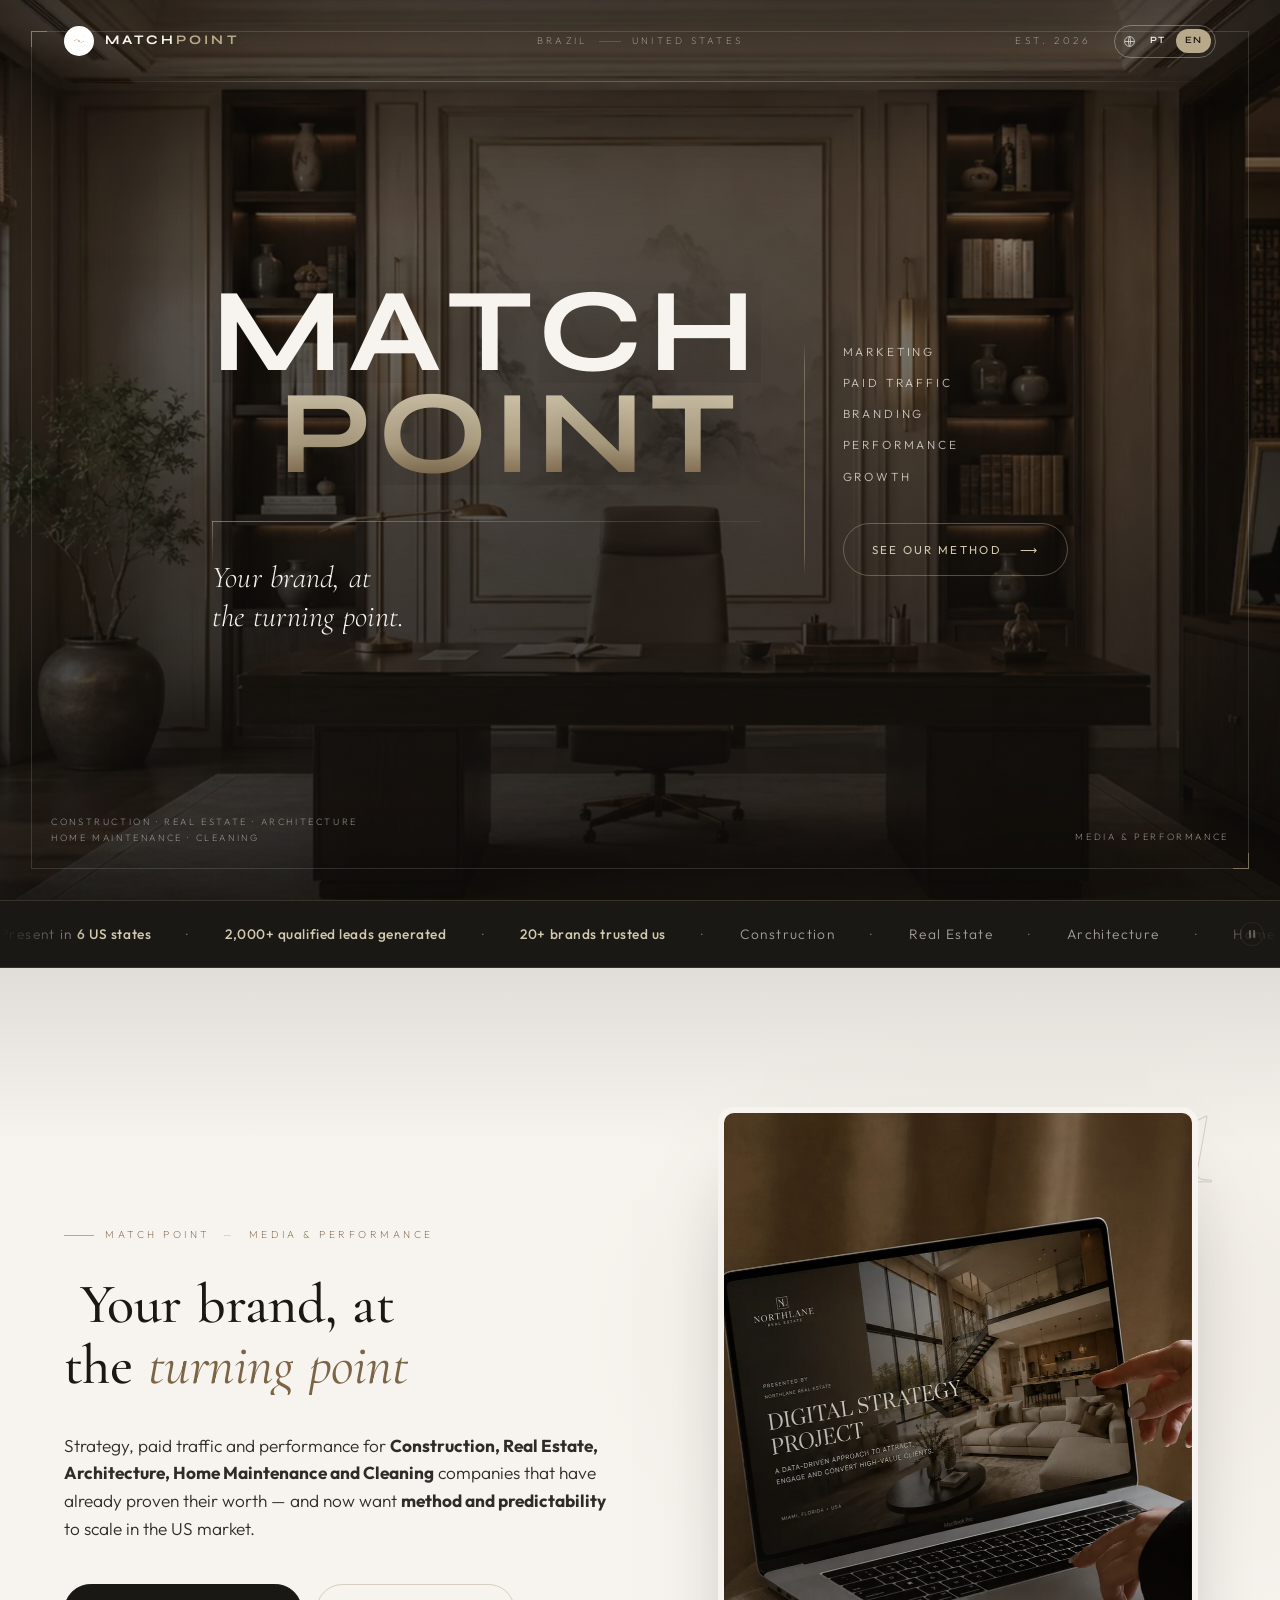
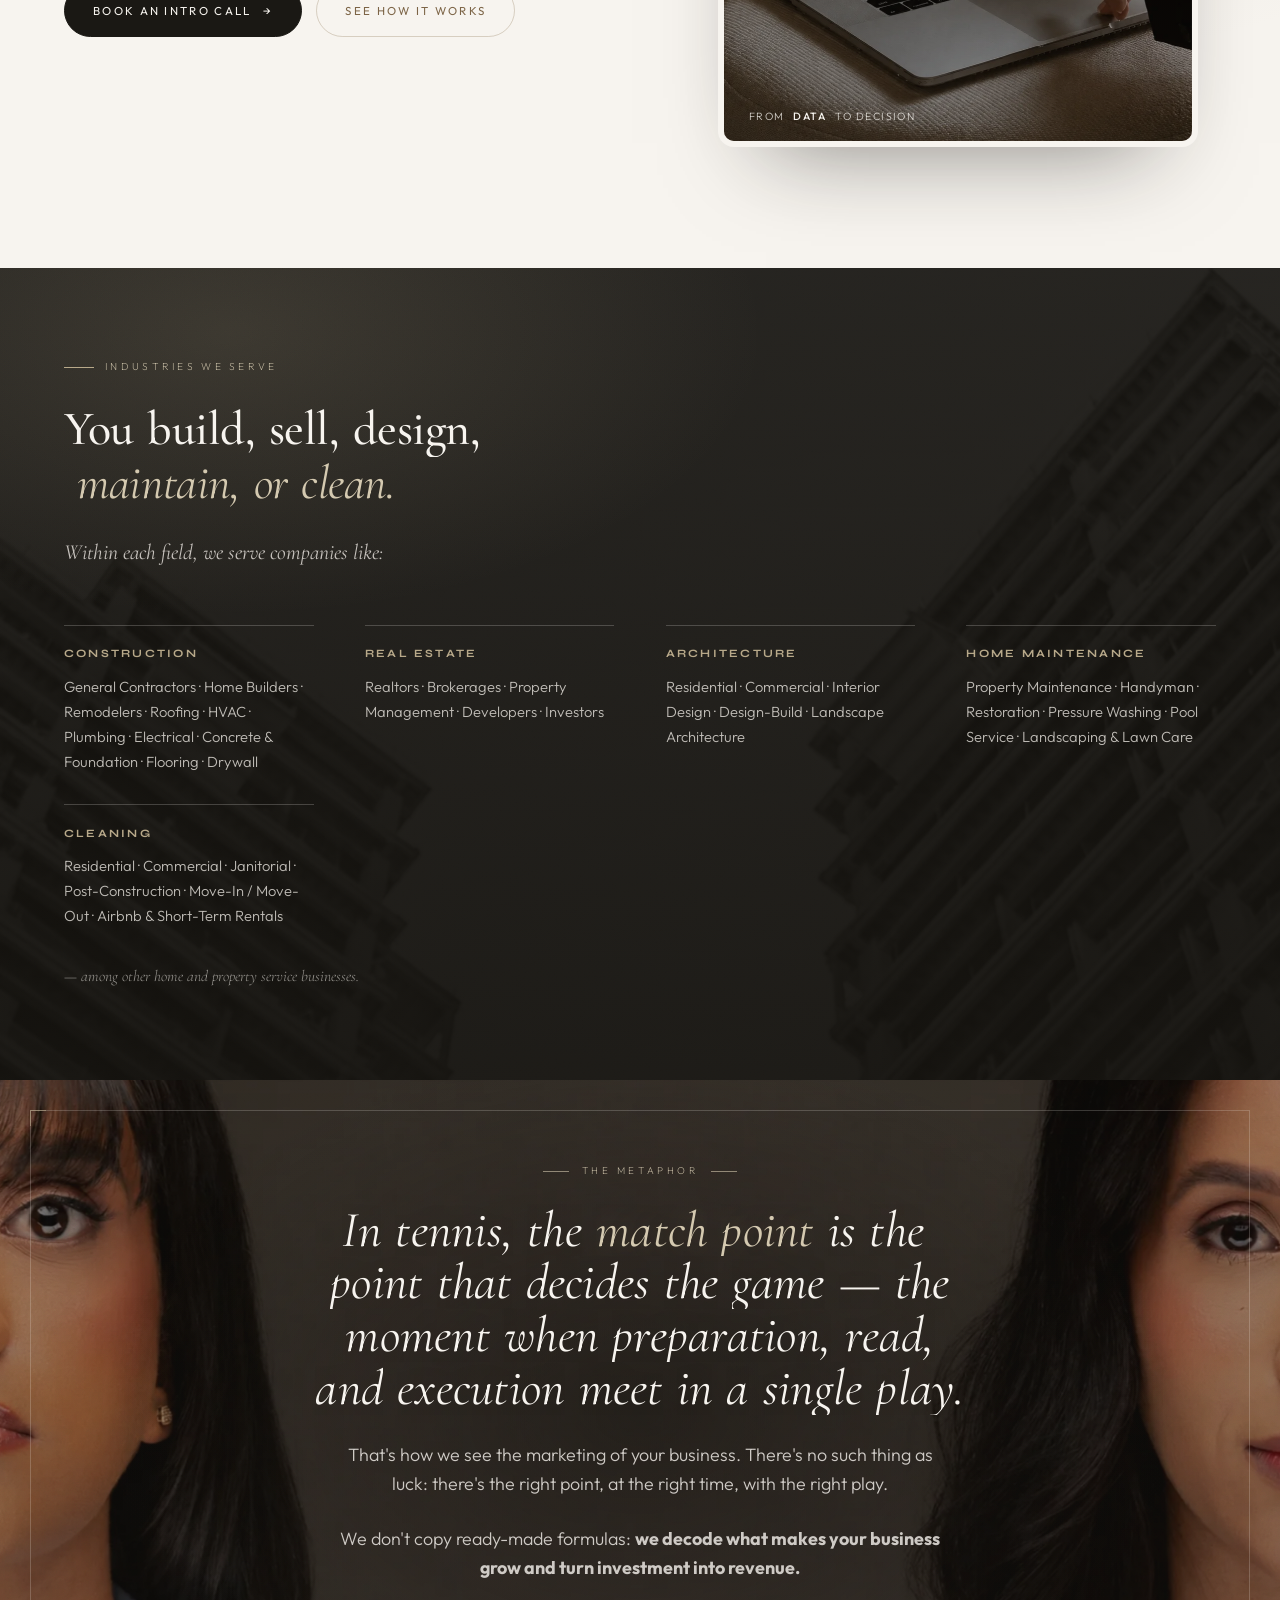
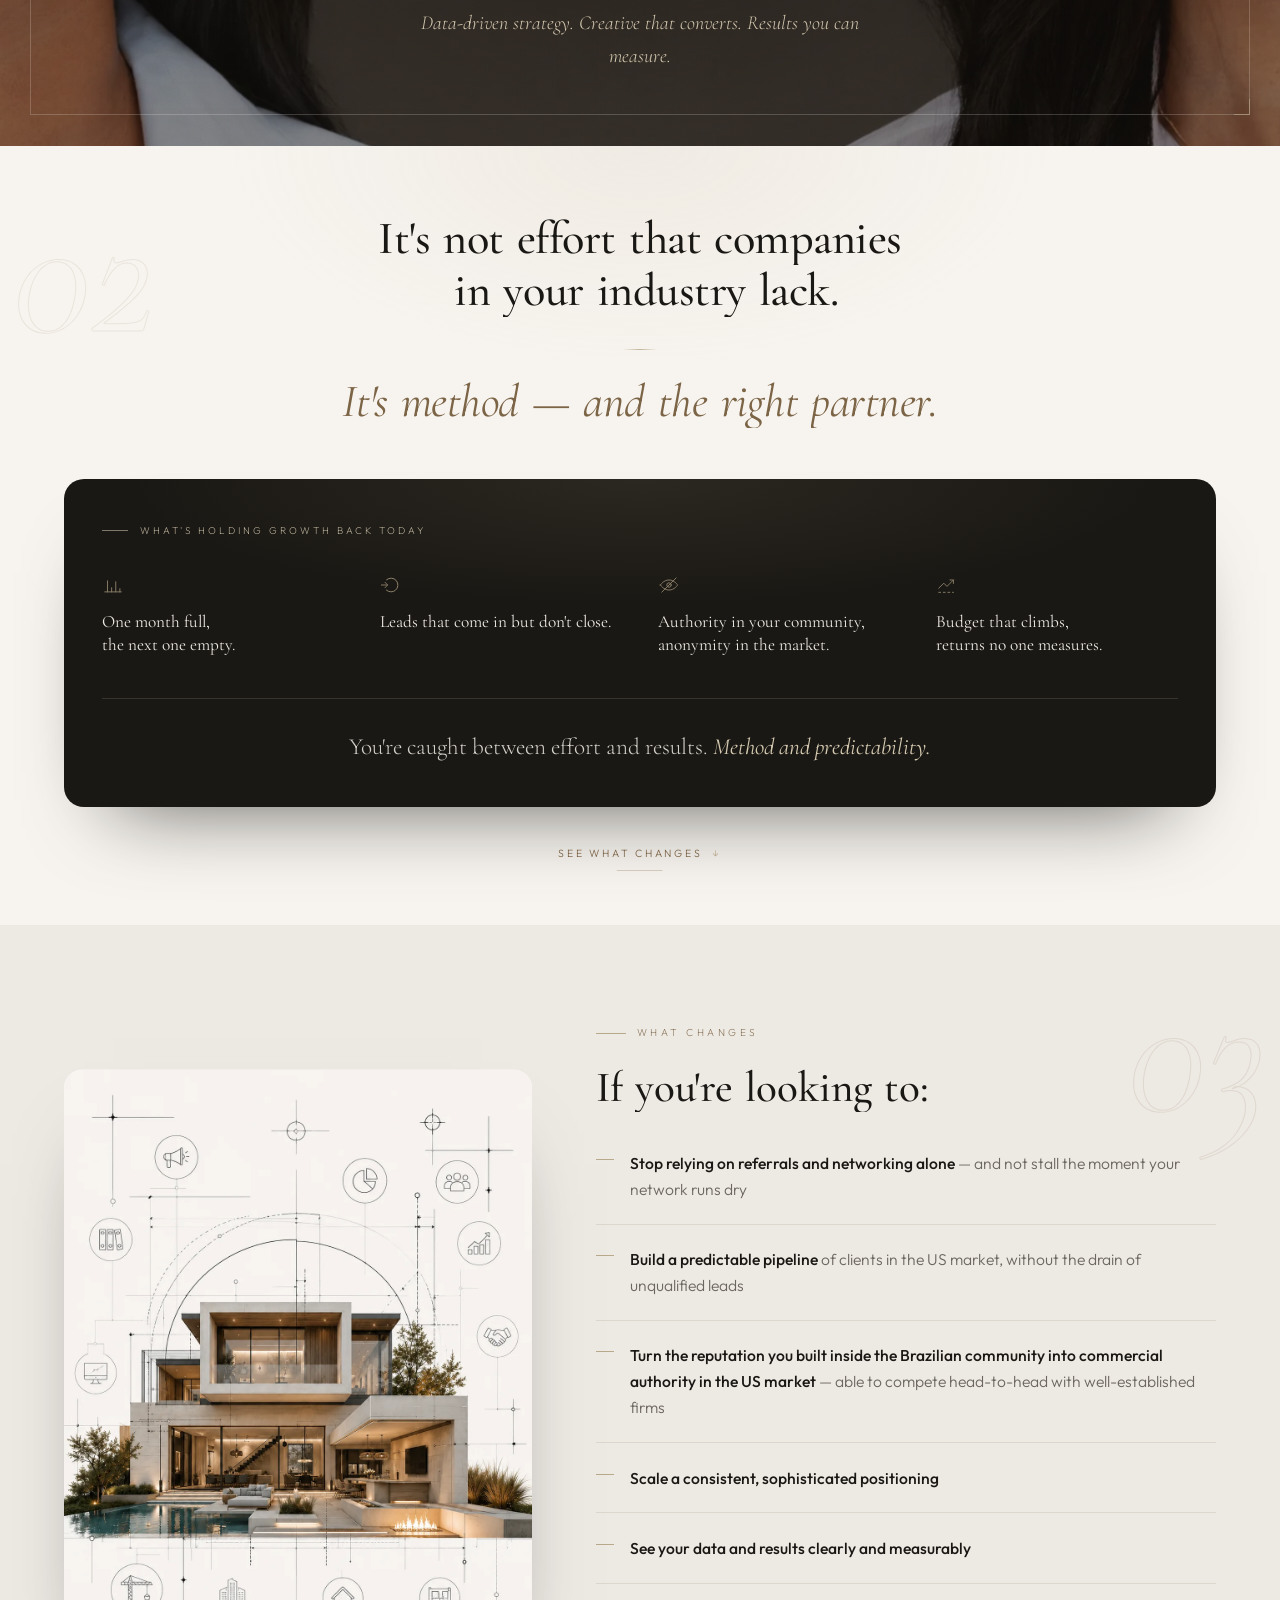
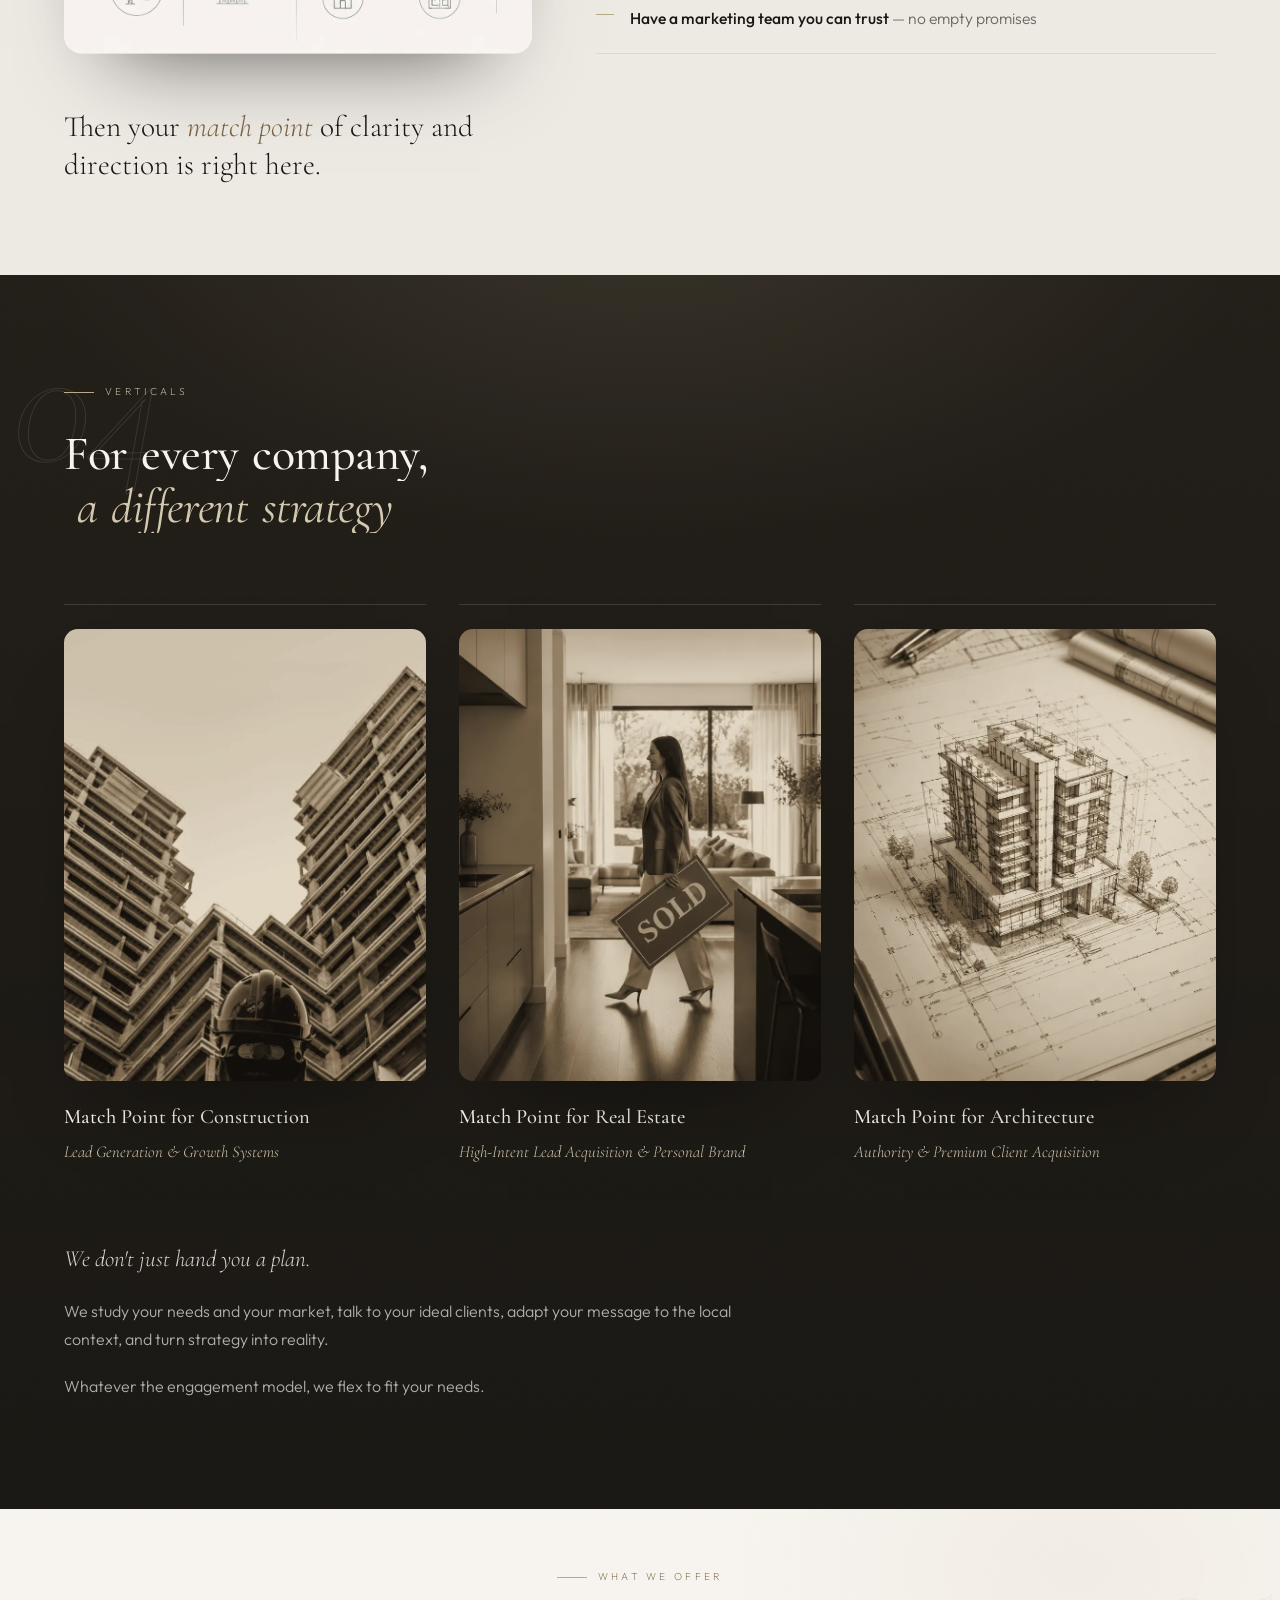
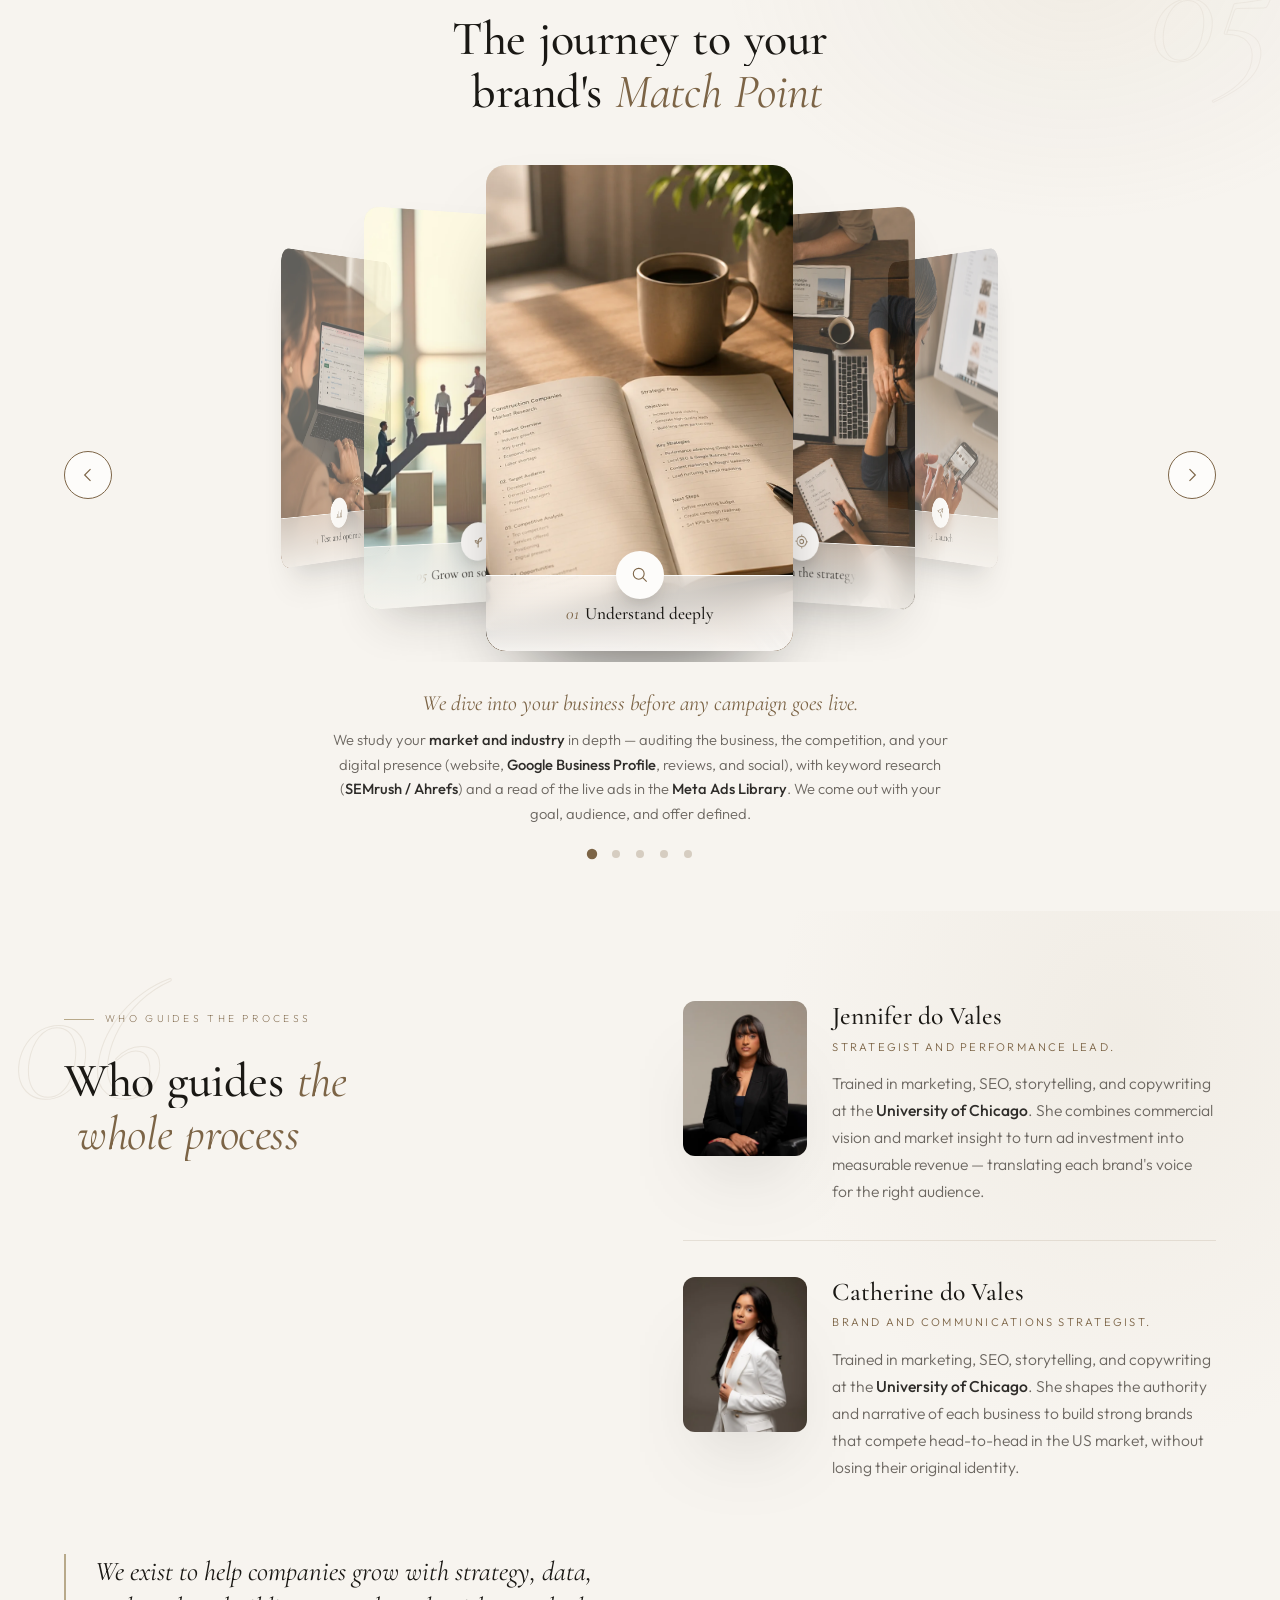
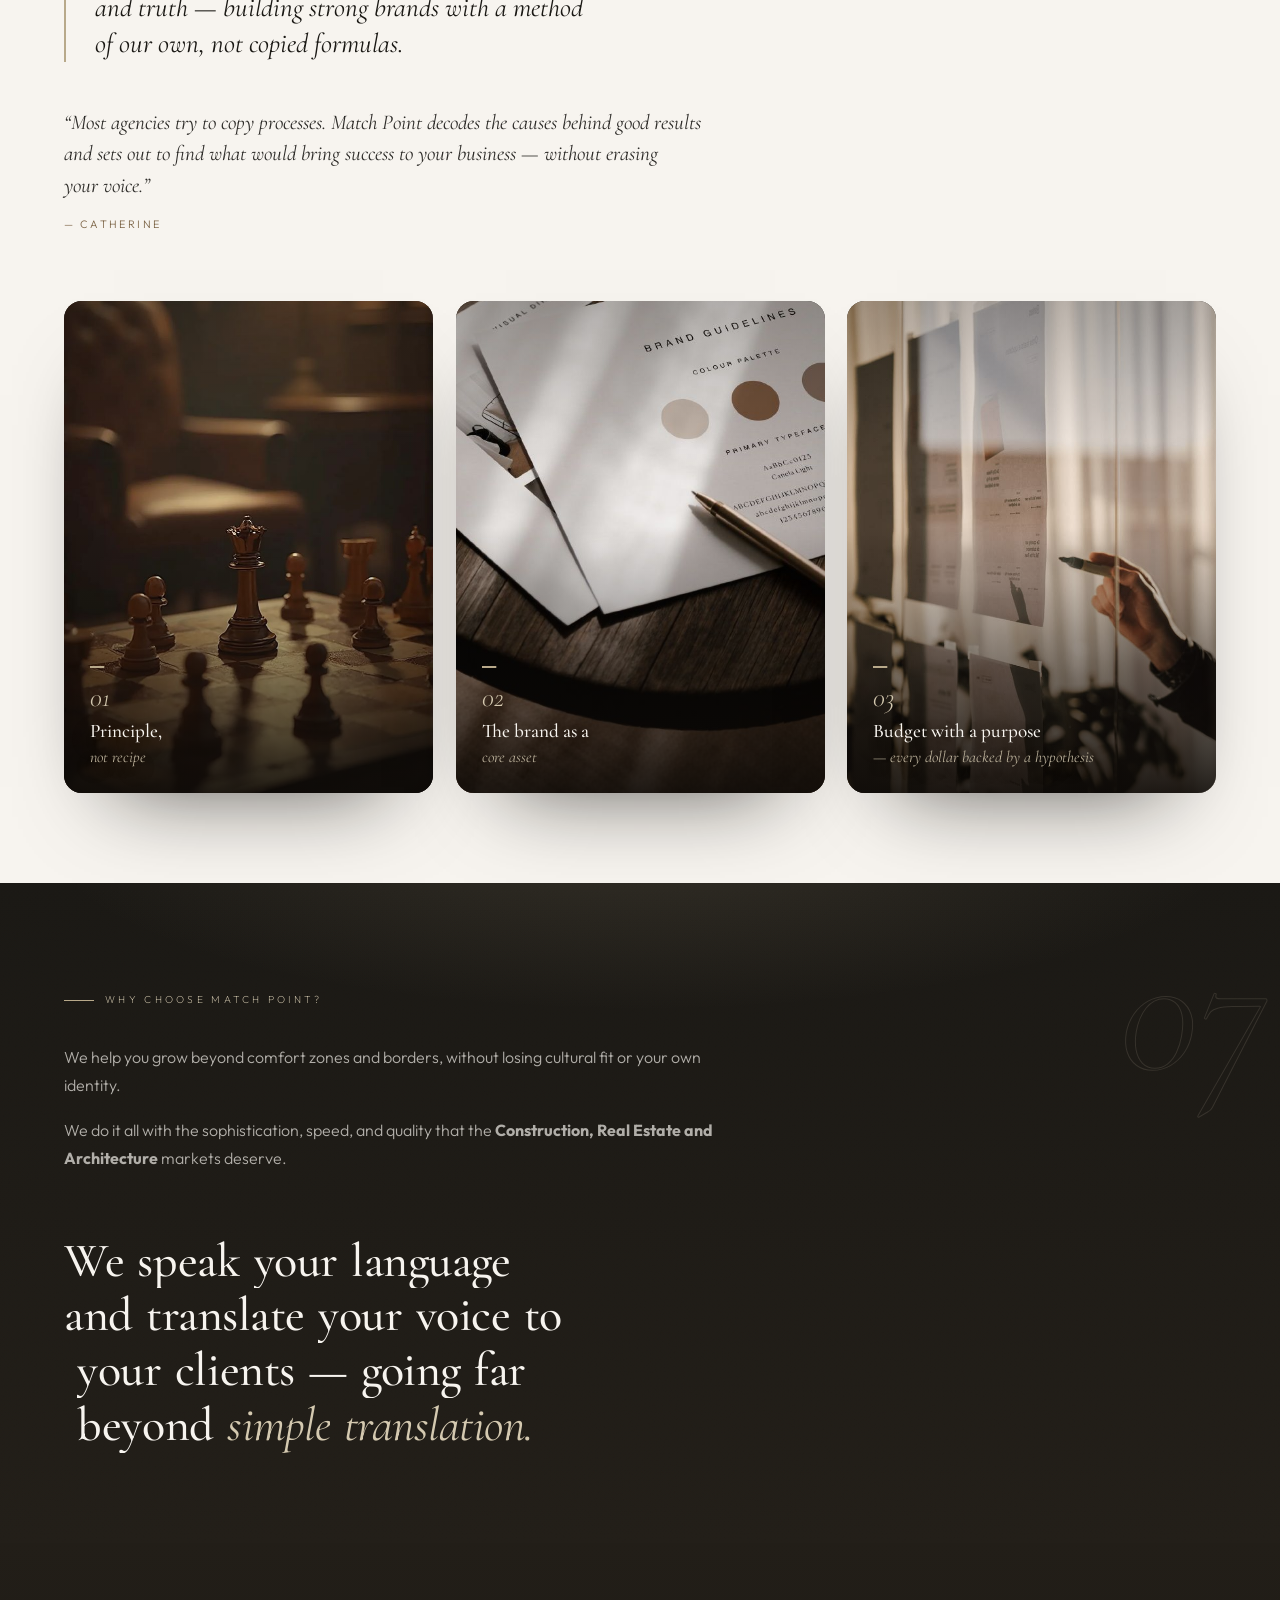
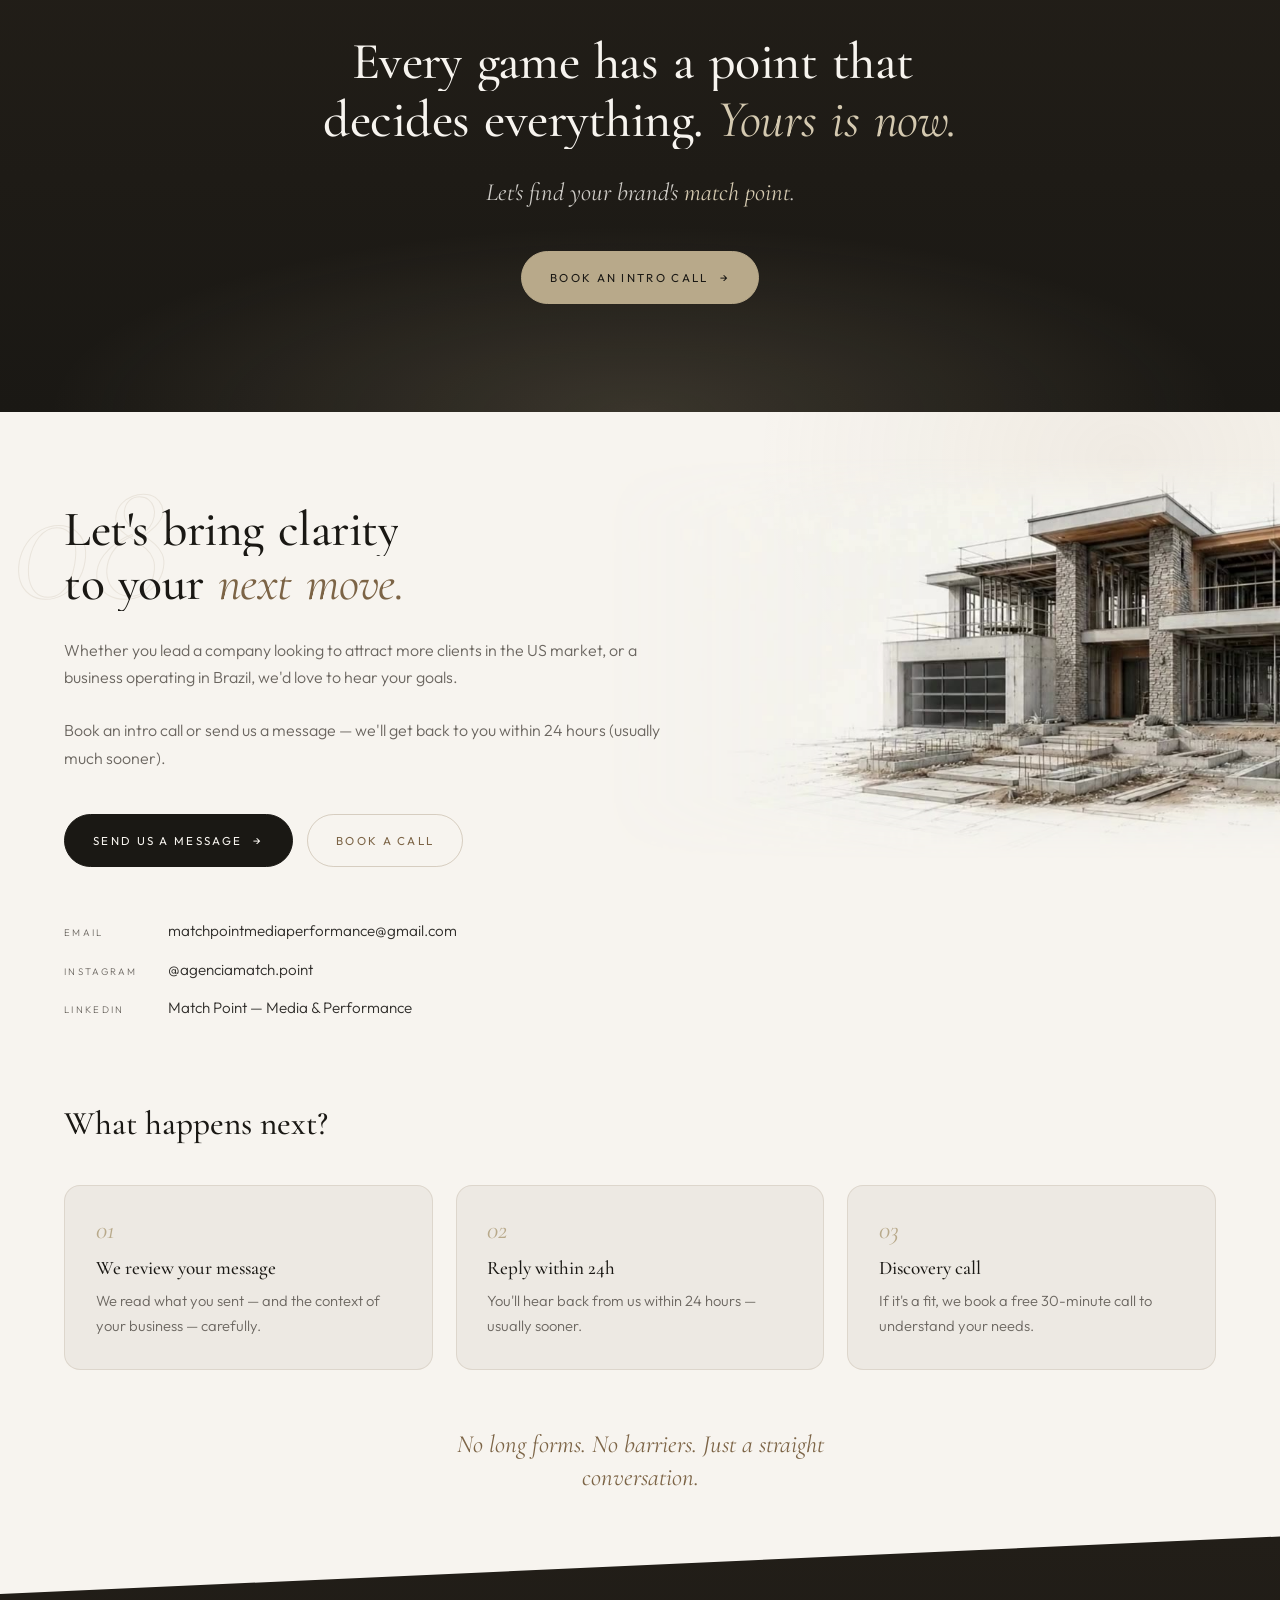
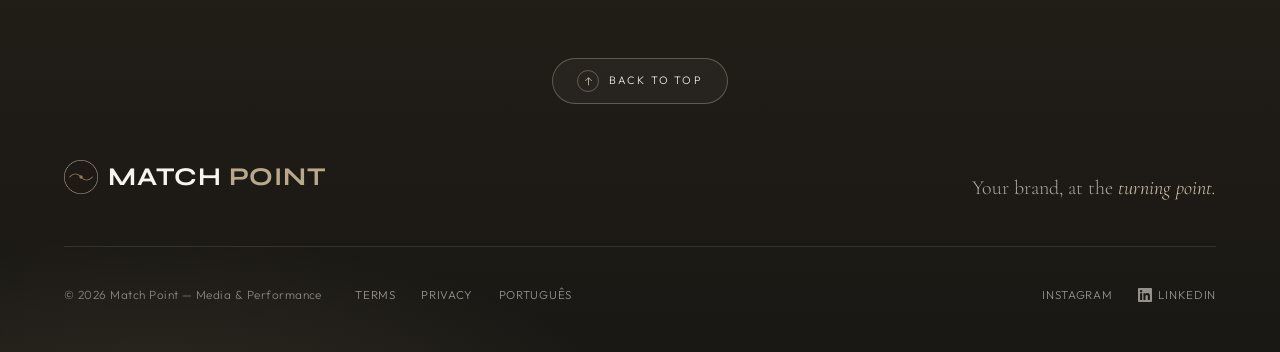
==== commit 2fcc4444: "Point canonical/OG/sitemap/JSON-LD at agenciamatchpoint.com Chosen production domain. Updated all ab" ====
--- a/match.point/assets/en/index.html
+++ b/match.point/assets/en/index.html
@@ -11,16 +11,16 @@
 <link rel="icon" href="../favicon.svg" type="image/svg+xml"/>
 <link rel="icon" href="../images/logo-symbol.png" sizes="any"/>
 <link rel="apple-touch-icon" href="../images/logo-symbol.png"/>
-<link rel="canonical" href="https://matchpoint.agency/en/"/>
-<link rel="alternate" hreflang="pt-BR" href="https://matchpoint.agency/"/>
-<link rel="alternate" hreflang="en" href="https://matchpoint.agency/en/"/>
-<link rel="alternate" hreflang="x-default" href="https://matchpoint.agency/"/>
+<link rel="canonical" href="https://agenciamatchpoint.com/en/"/>
+<link rel="alternate" hreflang="pt-BR" href="https://agenciamatchpoint.com/"/>
+<link rel="alternate" hreflang="en" href="https://agenciamatchpoint.com/en/"/>
+<link rel="alternate" hreflang="x-default" href="https://agenciamatchpoint.com/"/>
 
 <meta property="og:type" content="website"/>
 <meta property="og:title" content="Match Point — Your brand, at the turning point"/>
 <meta property="og:description" content="Strategy, paid traffic and performance for Construction, Real Estate, Architecture, Home Maintenance and Cleaning. We don't copy ready-made formulas: we decode what makes your business grow."/>
-<meta property="og:image" content="https://matchpoint.agency/images/og-image.jpg"/>
-<meta property="og:url" content="https://matchpoint.agency/en/"/>
+<meta property="og:image" content="https://agenciamatchpoint.com/images/og-image.jpg"/>
+<meta property="og:url" content="https://agenciamatchpoint.com/en/"/>
 <meta name="twitter:card" content="summary_large_image"/>
 
 <link rel="preconnect" href="https://fonts.googleapis.com"/>
@@ -35,9 +35,9 @@
   "@type": "ProfessionalService",
   "name": "Match Point — Media & Performance",
   "description": "Paid traffic and performance for Construction, Real Estate, Architecture, Home Maintenance and Cleaning companies scaling in the US market.",
-  "url": "https://matchpoint.agency/",
-  "image": "https://matchpoint.agency/images/og-image.jpg",
-  "logo": "https://matchpoint.agency/images/logo-symbol.png",
+  "url": "https://agenciamatchpoint.com/",
+  "image": "https://agenciamatchpoint.com/images/og-image.jpg",
+  "logo": "https://agenciamatchpoint.com/images/logo-symbol.png",
   "email": "matchpointmediaperformance@gmail.com",
   "telephone": "+1-407-684-9838",
   "foundingDate": "2026",
--- a/match.point/assets/css/prehero.css
+++ b/match.point/assets/css/prehero.css
@@ -431,6 +431,9 @@
   .topbar__end{position:absolute;right:var(--pad)}
   .topbar__meta{display:flex}
 }
+/* mobile: menos poluição no topo — a assinatura "Est. 2026" some (fica
+   grudada no wordmark em telas estreitas); o alternador de idioma fica. */
+@media(max-width:600px){.topbar__est{display:none}}
 
 /* entrada suave da topbar (com o véu) */
 html.js .topbar__brand,html.js .topbar__meta,html.js .topbar__end{
@@ -1335,7 +1338,7 @@
    Cards glass em perspectiva; JS aplica os transforms por card.
    ═══════════════════════════════════════════════════════════ */
 .flow{--card-w:clamp(240px,24vw,320px);position:relative;width:100%;max-width:1180px;margin-inline:auto}
-.flow__stage{perspective:1700px;overflow:hidden;padding-block:clamp(.5rem,1.2vh,1.1rem)}
+.flow__stage{perspective:1700px;overflow:hidden;padding-block:clamp(.5rem,1.2vh,1.1rem);touch-action:pan-y}
 /* ALTURA POR VIEWPORT: o card mede-se pela tela, não pela largura — assim
    a dobra inteira cabe e encolhe junto em telas mais baixas.            */
 .flow__track{position:relative;height:clamp(340px,54vh,540px);transform-style:preserve-3d}
@@ -1348,7 +1351,7 @@
   background:linear-gradient(155deg,#efe9e0 8%,#d9cfc0 55%,#cabfab 100%);
   box-shadow:var(--elev-float);backface-visibility:hidden;
   transition:transform var(--dur-slow) var(--ease-brand),opacity var(--dur-slow) var(--ease-brand),box-shadow var(--dur-base) var(--ease-brand);
-  will-change:transform;text-align:left;
+  will-change:transform;text-align:left;touch-action:pan-y;
 }
 .flow__card.is-active{cursor:default}
 /* imagem do card (entra quando os arquivos chegarem) */
@@ -1409,7 +1412,7 @@
 .flow__arrow{
   position:absolute;top:calc(50% - clamp(1.4rem,3vw,2.2rem));transform:translateY(-50%);z-index:20;
   width:clamp(40px,4vw,48px);height:clamp(40px,4vw,48px);border-radius:50%;
-  background:var(--white);border:1px solid var(--line);box-shadow:var(--elev-float);
+  background:var(--white);border:1.5px solid var(--accent);box-shadow:var(--elev-float);  /* contraste: aro âmbar visível no fundo creme */
   display:grid;place-items:center;color:var(--accent);cursor:pointer;
   transition:transform var(--dur-fast) var(--ease-brand),background var(--dur-fast),color var(--dur-fast),border-color var(--dur-fast),opacity var(--dur-fast);
 }
@@ -1439,11 +1442,13 @@
 .method__note-mark{color:var(--accent);font-weight:500;margin-right:.4rem}
 
 @media(max-width:560px){
-  .flow{--card-w:clamp(220px,72vw,280px)}
-  .flow__arrow{top:auto;bottom:-2px;transform:none}
-  .flow__arrow--prev{left:calc(50% - 3rem)} .flow__arrow--next{right:calc(50% - 3rem)}
-  .flow__arrow:active{transform:scale(var(--scale-press-chip))}
-  .flow__dots{margin-top:clamp(3.2rem,10vw,4rem)}
+  .flow{--card-w:clamp(230px,78vw,300px)}
+  /* setas flanqueando o card (não mais jogadas para o rodapé) · o JS esconde
+     os cards vizinhos no mobile, então as laterais ficam livres p/ as setas */
+  .flow__arrow{top:clamp(150px,26vh,230px);bottom:auto;transform:translateY(-50%)}
+  .flow__arrow--prev{left:-2px} .flow__arrow--next{right:-2px}
+  .flow__arrow:active{transform:translateY(-50%) scale(var(--scale-press-chip))}
+  .flow__dots{margin-top:clamp(1.4rem,4vw,2rem)}
 }
 @media(prefers-reduced-motion:reduce){
   .flow__card{transition:opacity var(--dur-fast) var(--ease-brand)}
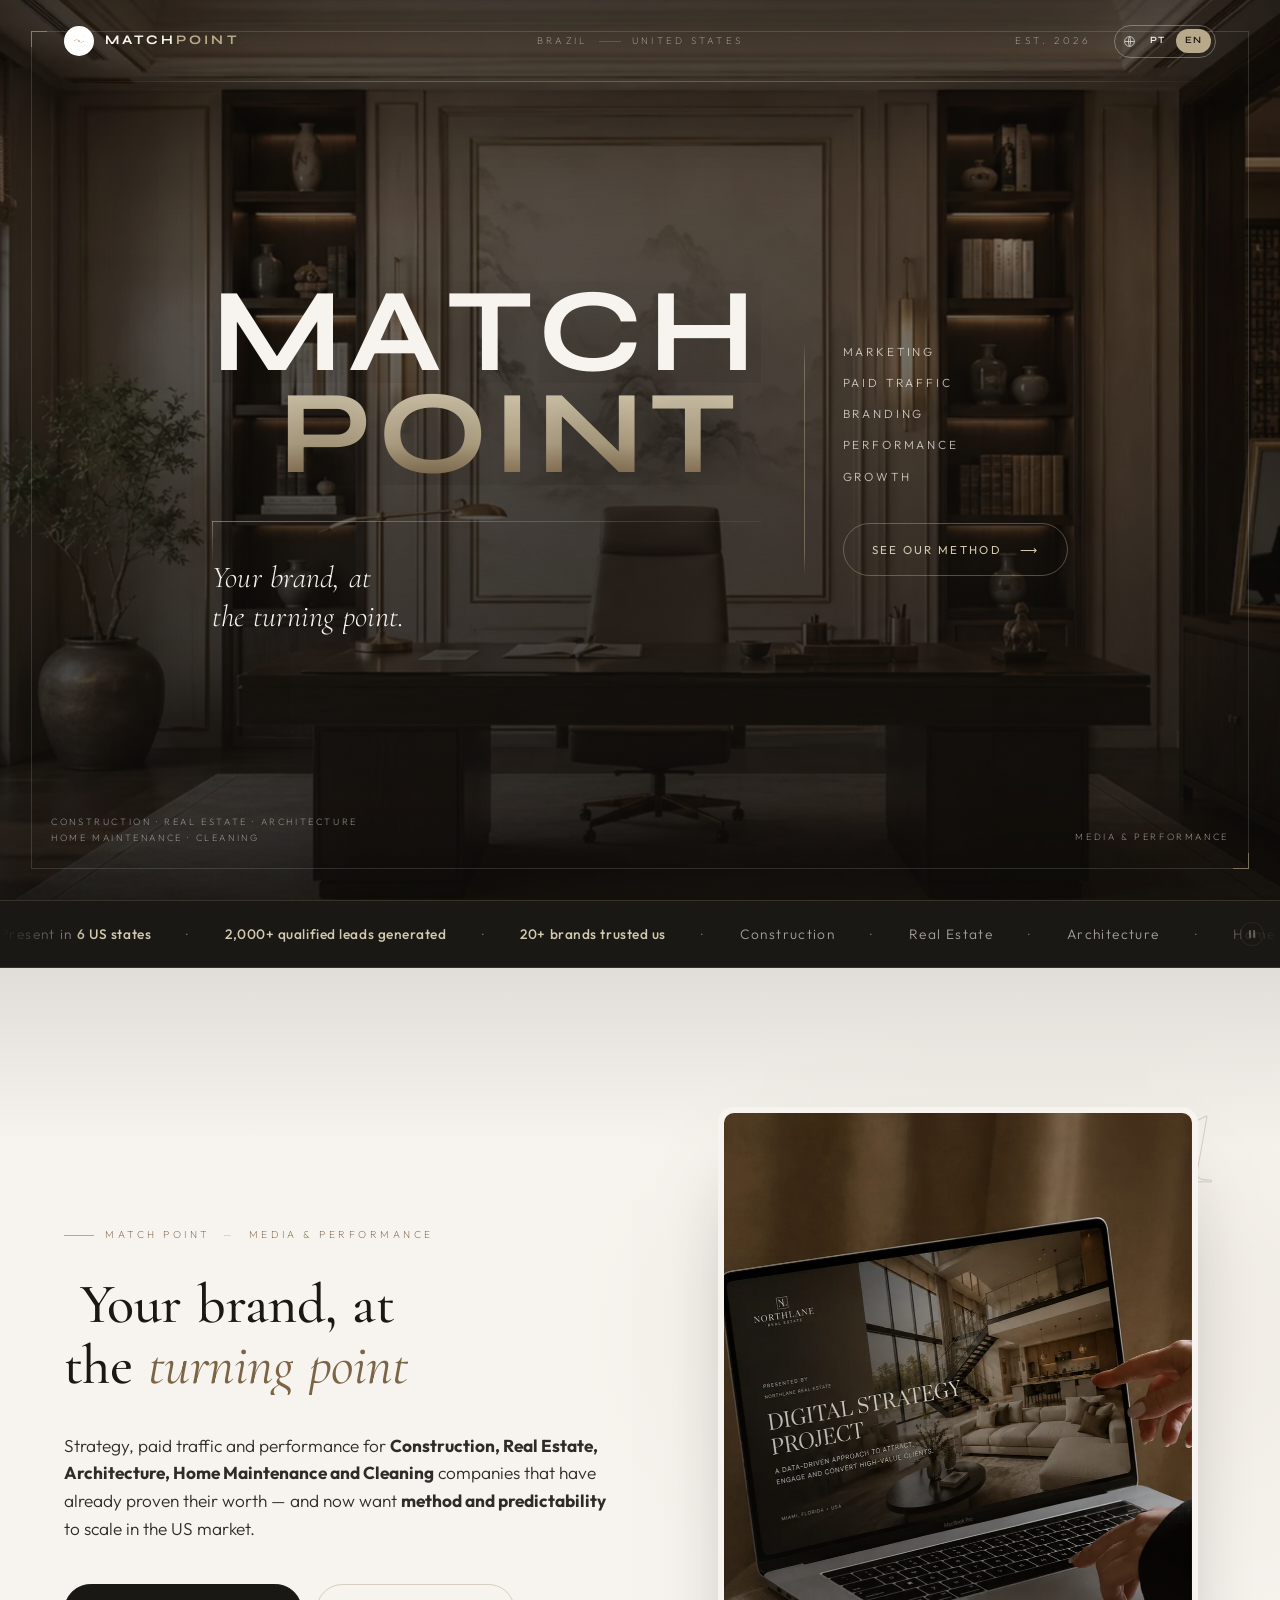
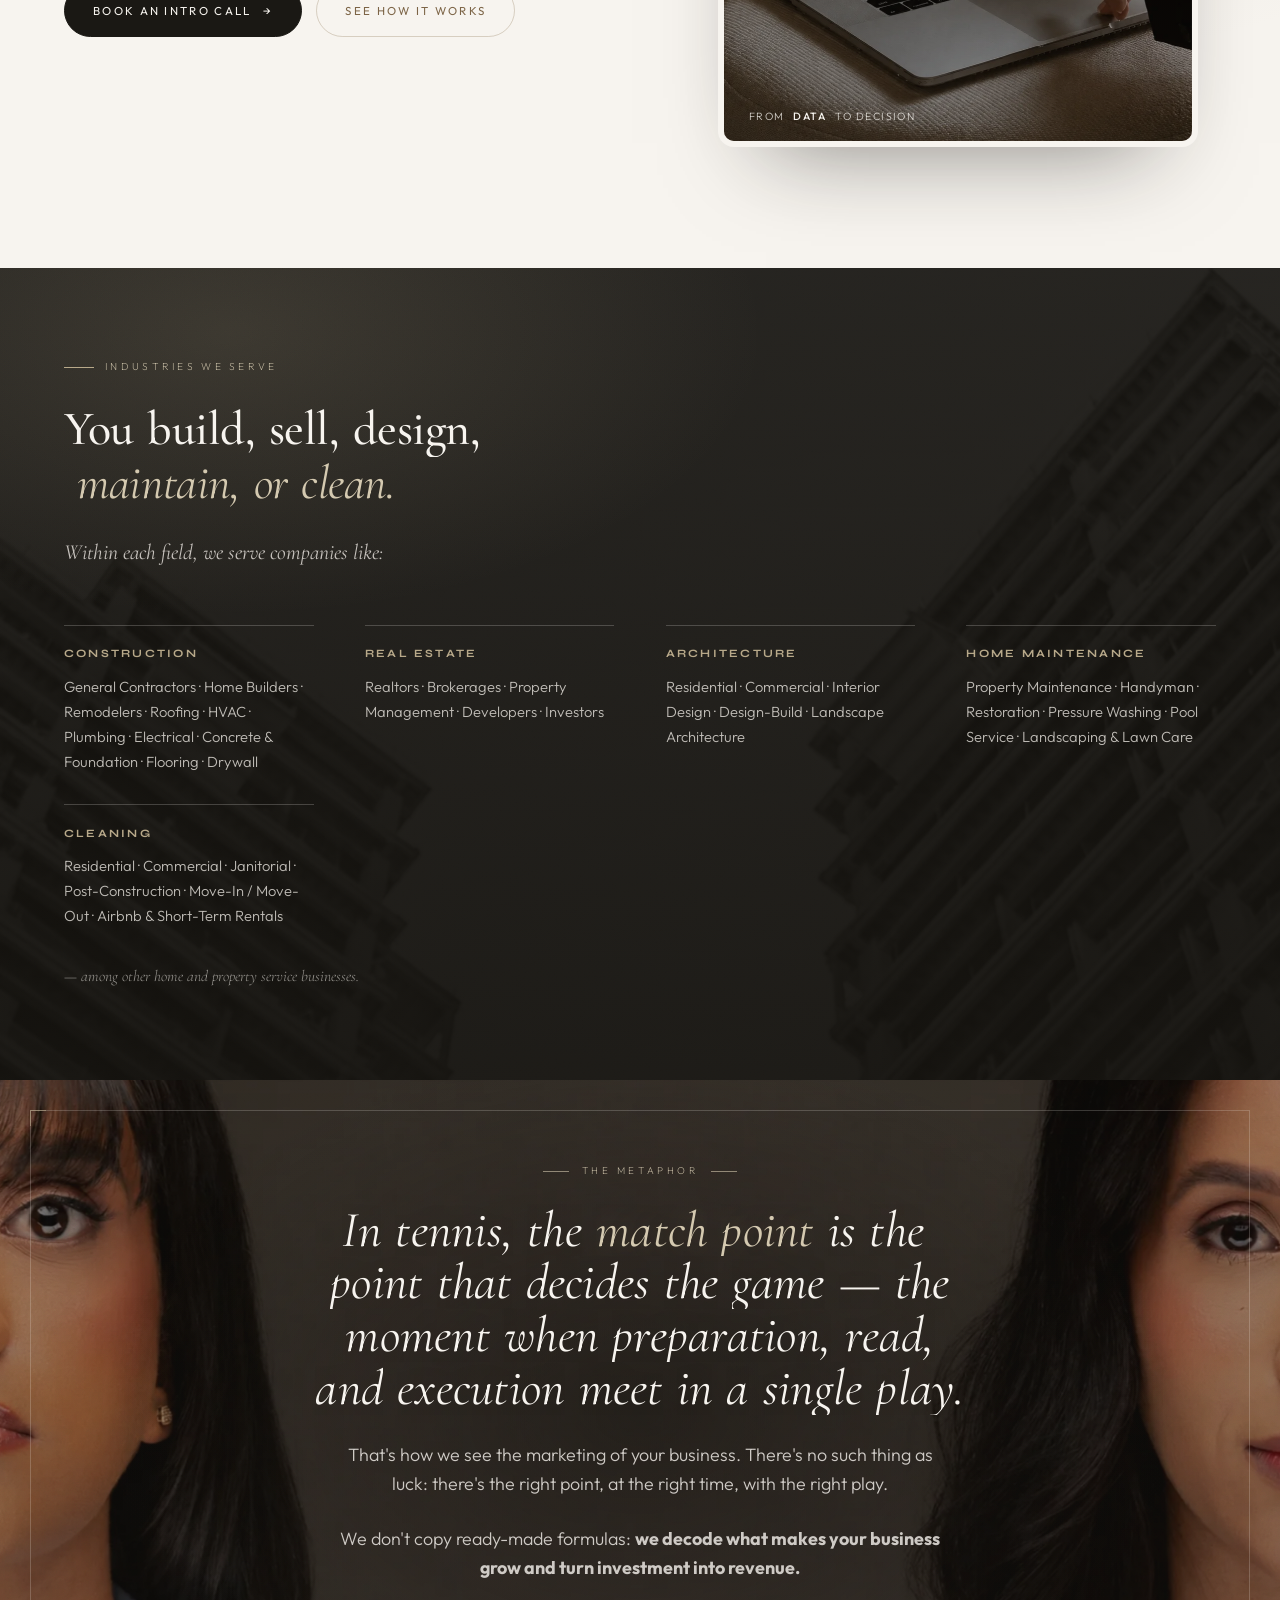
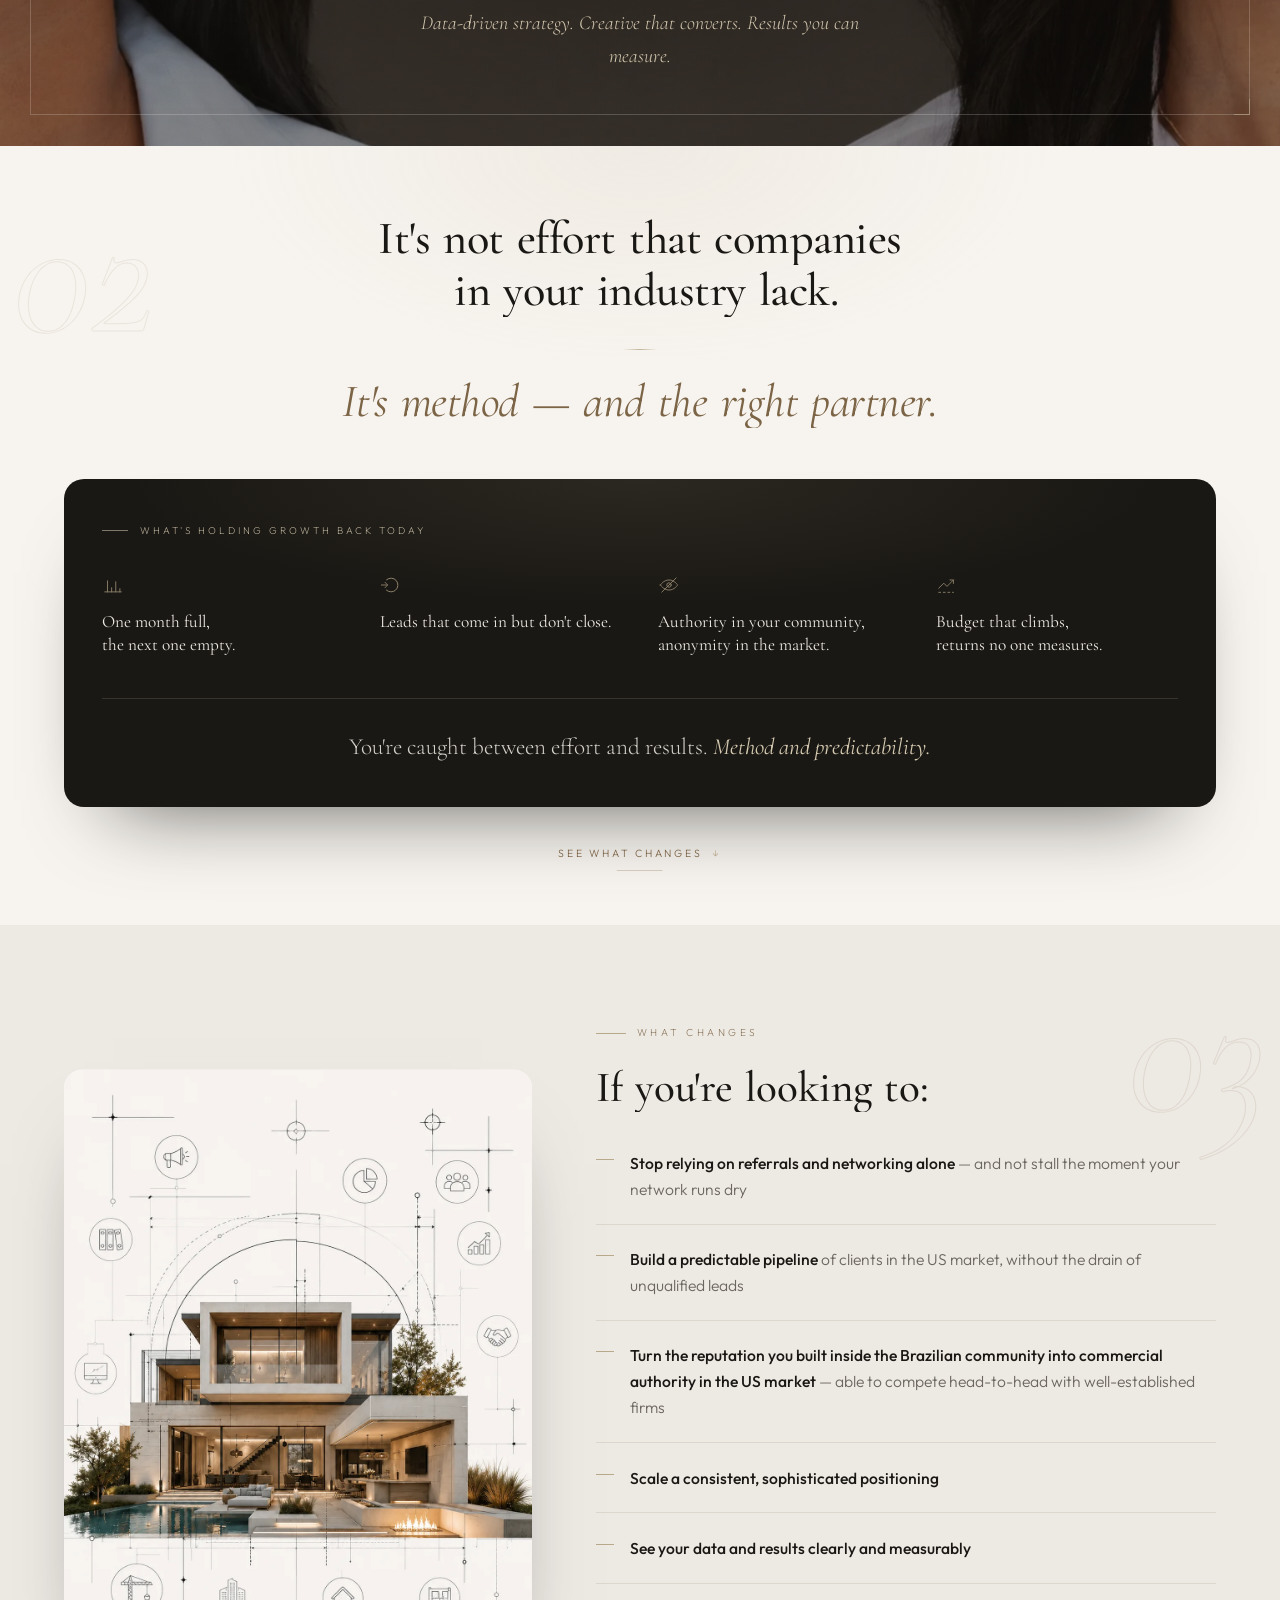
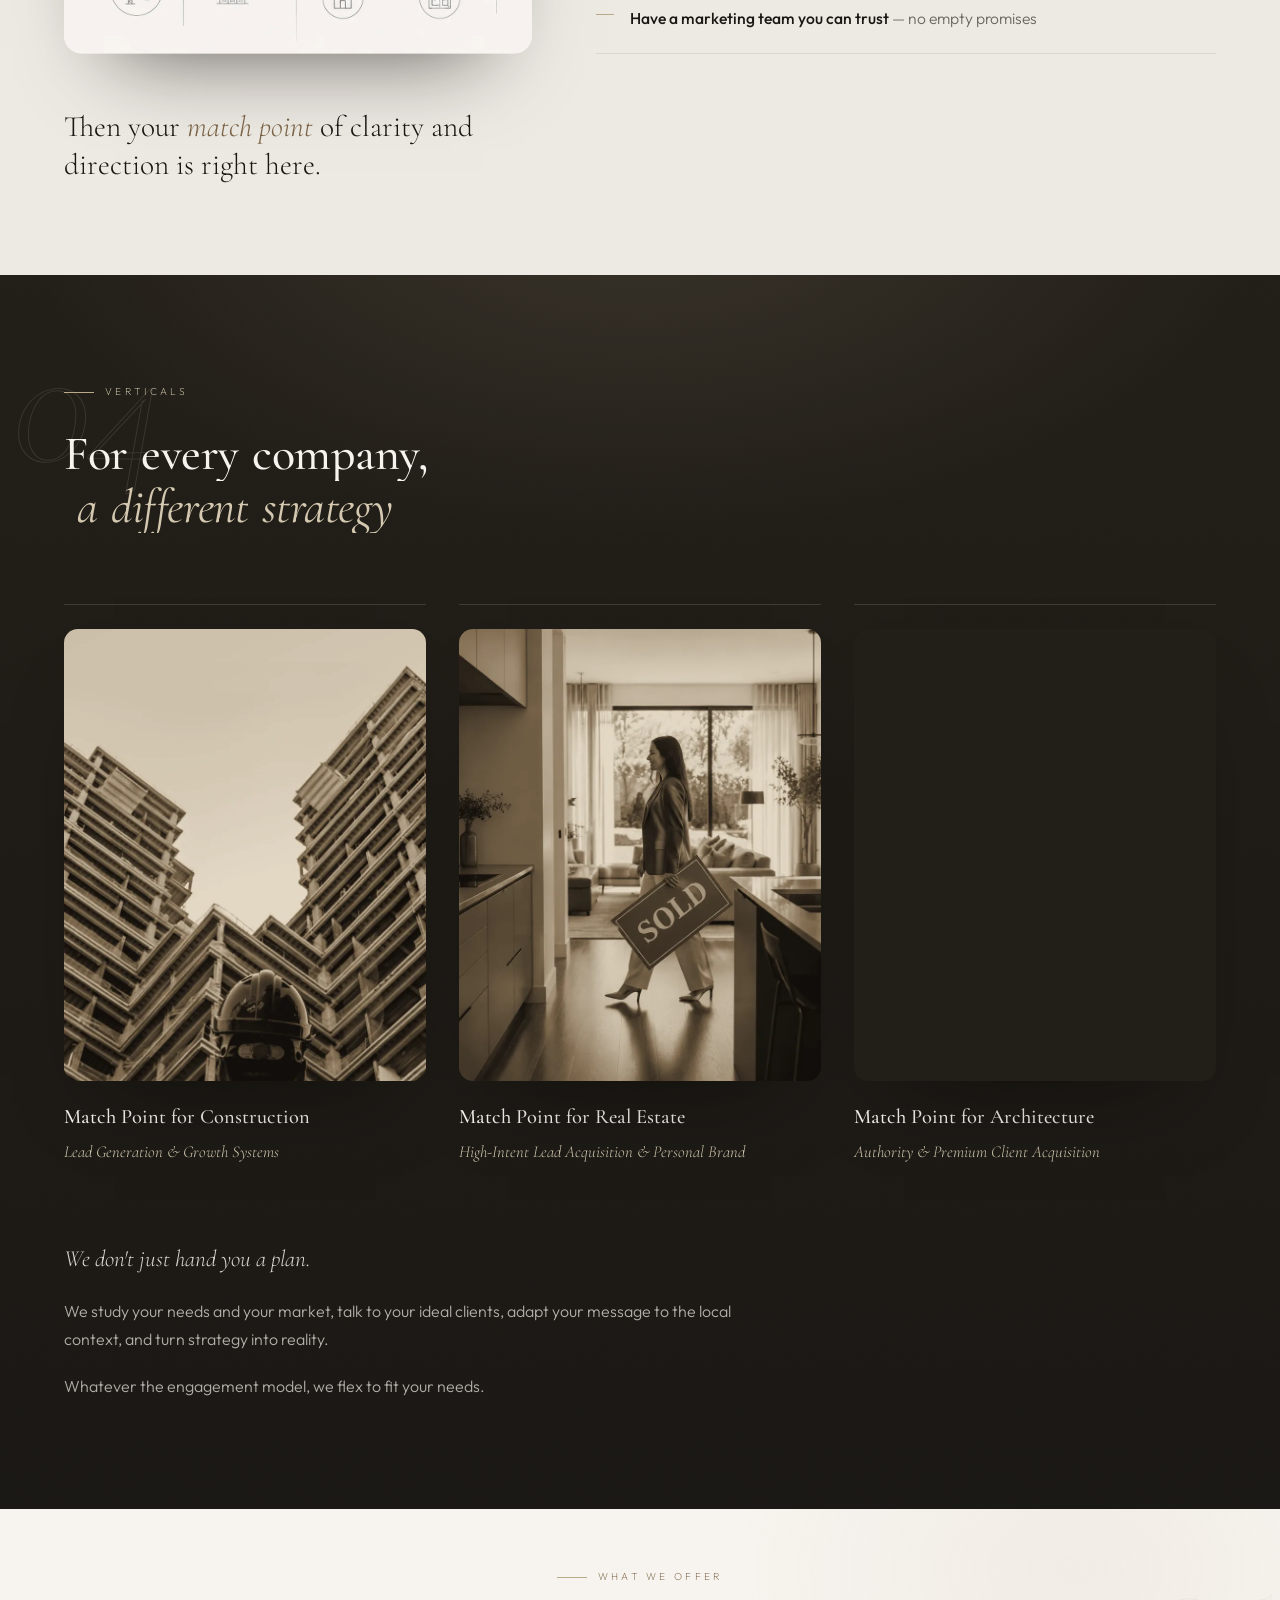
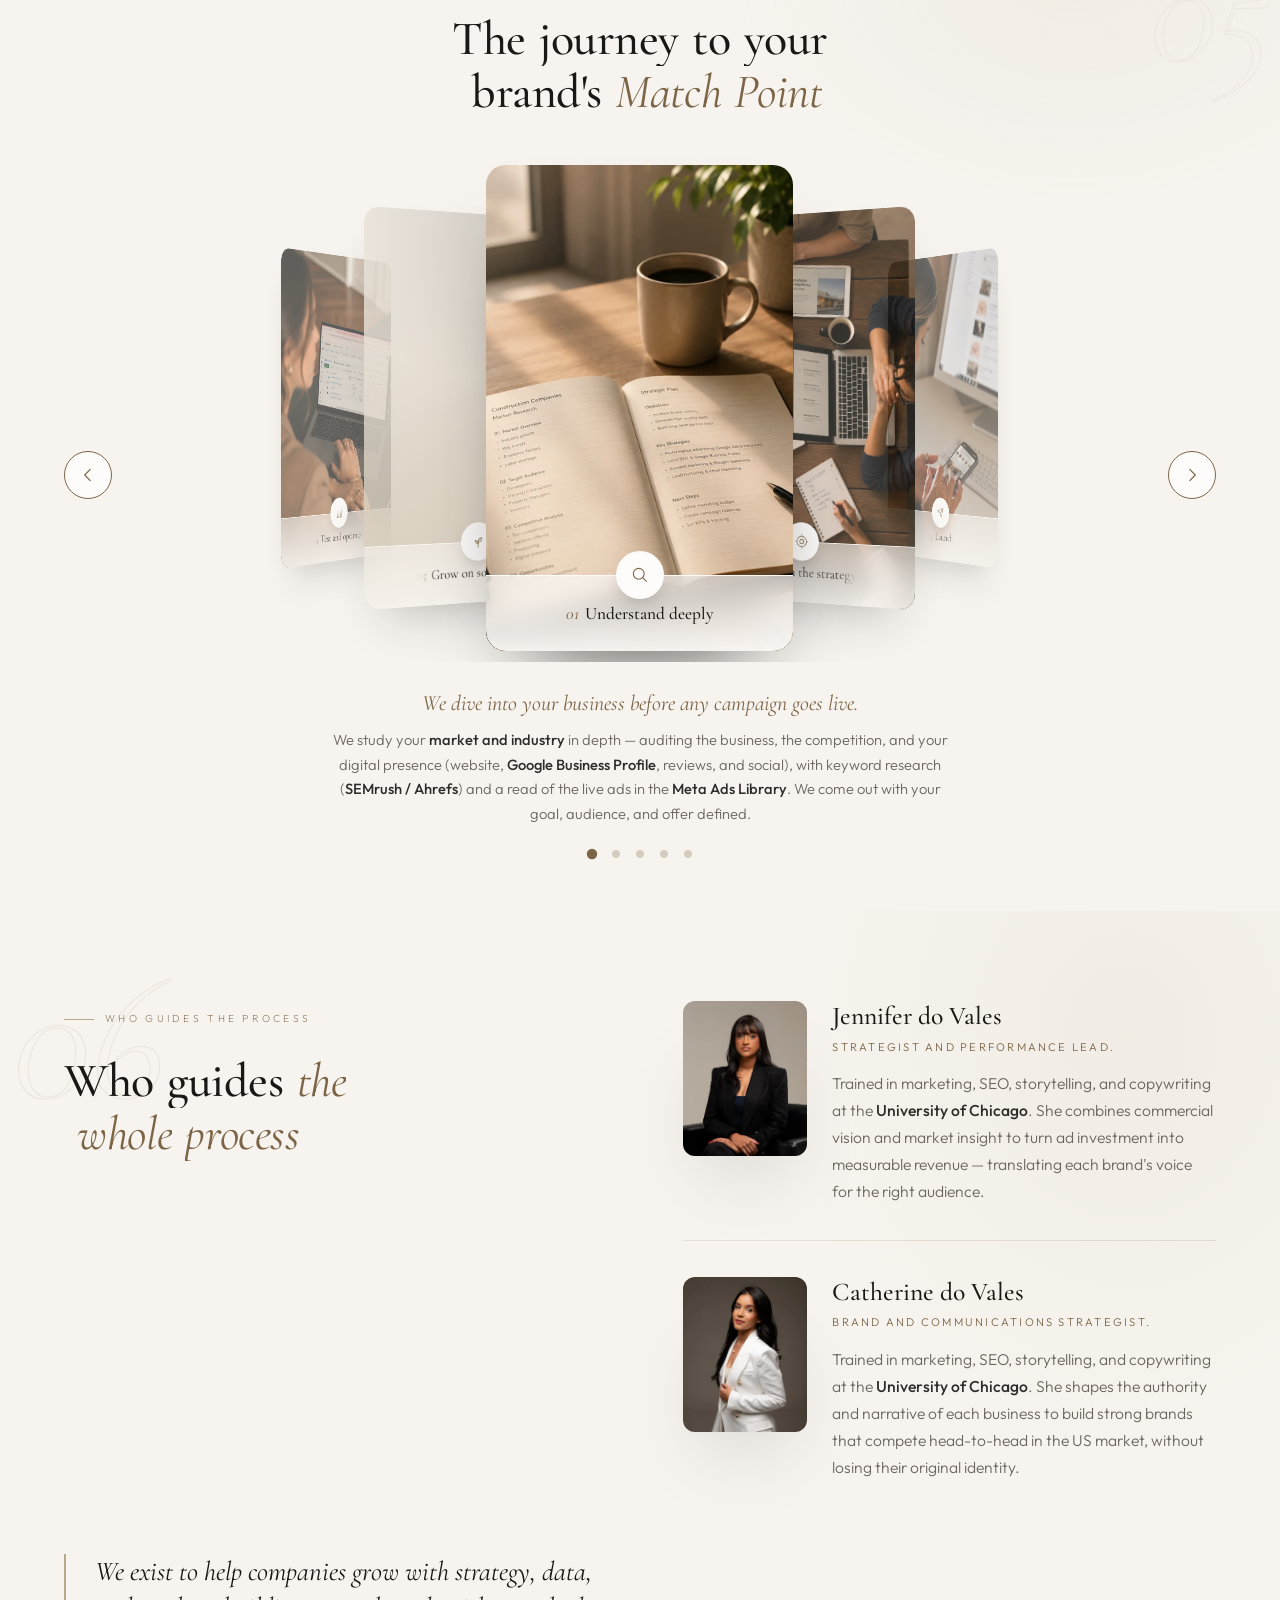
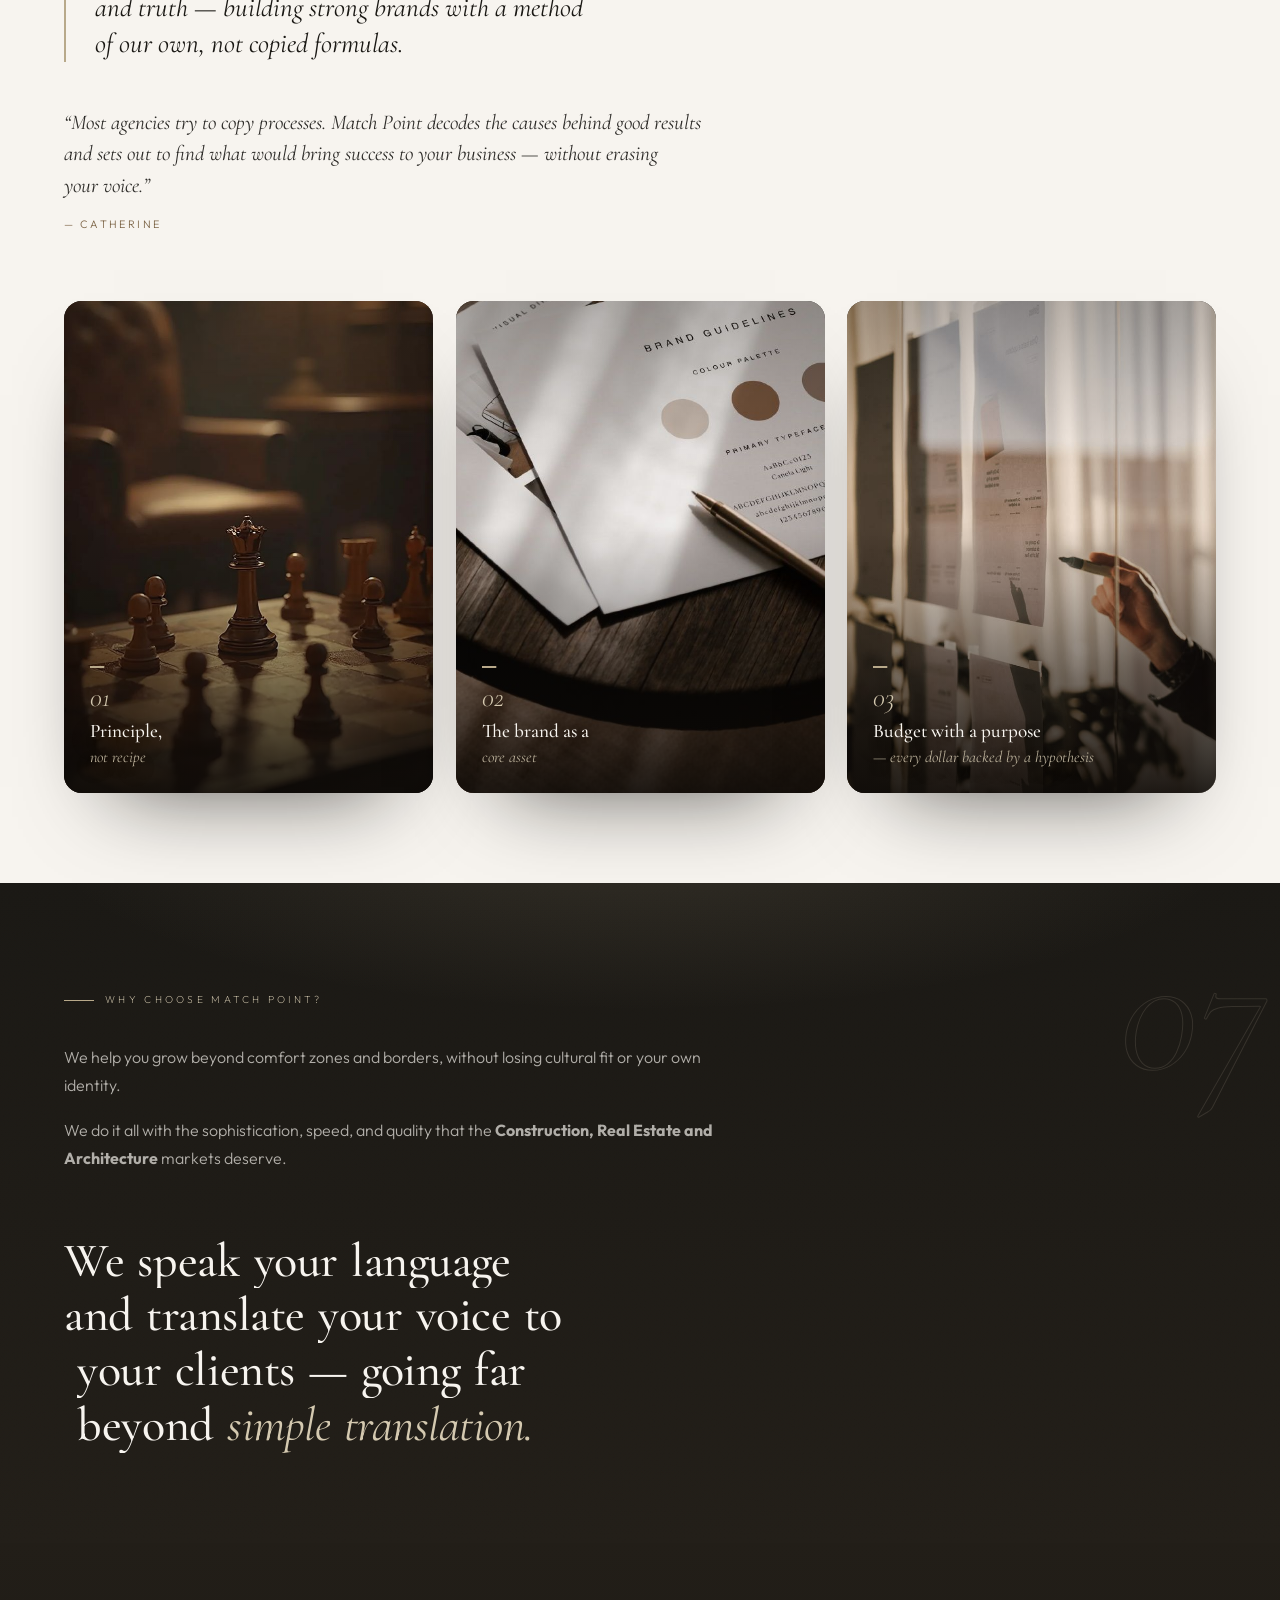
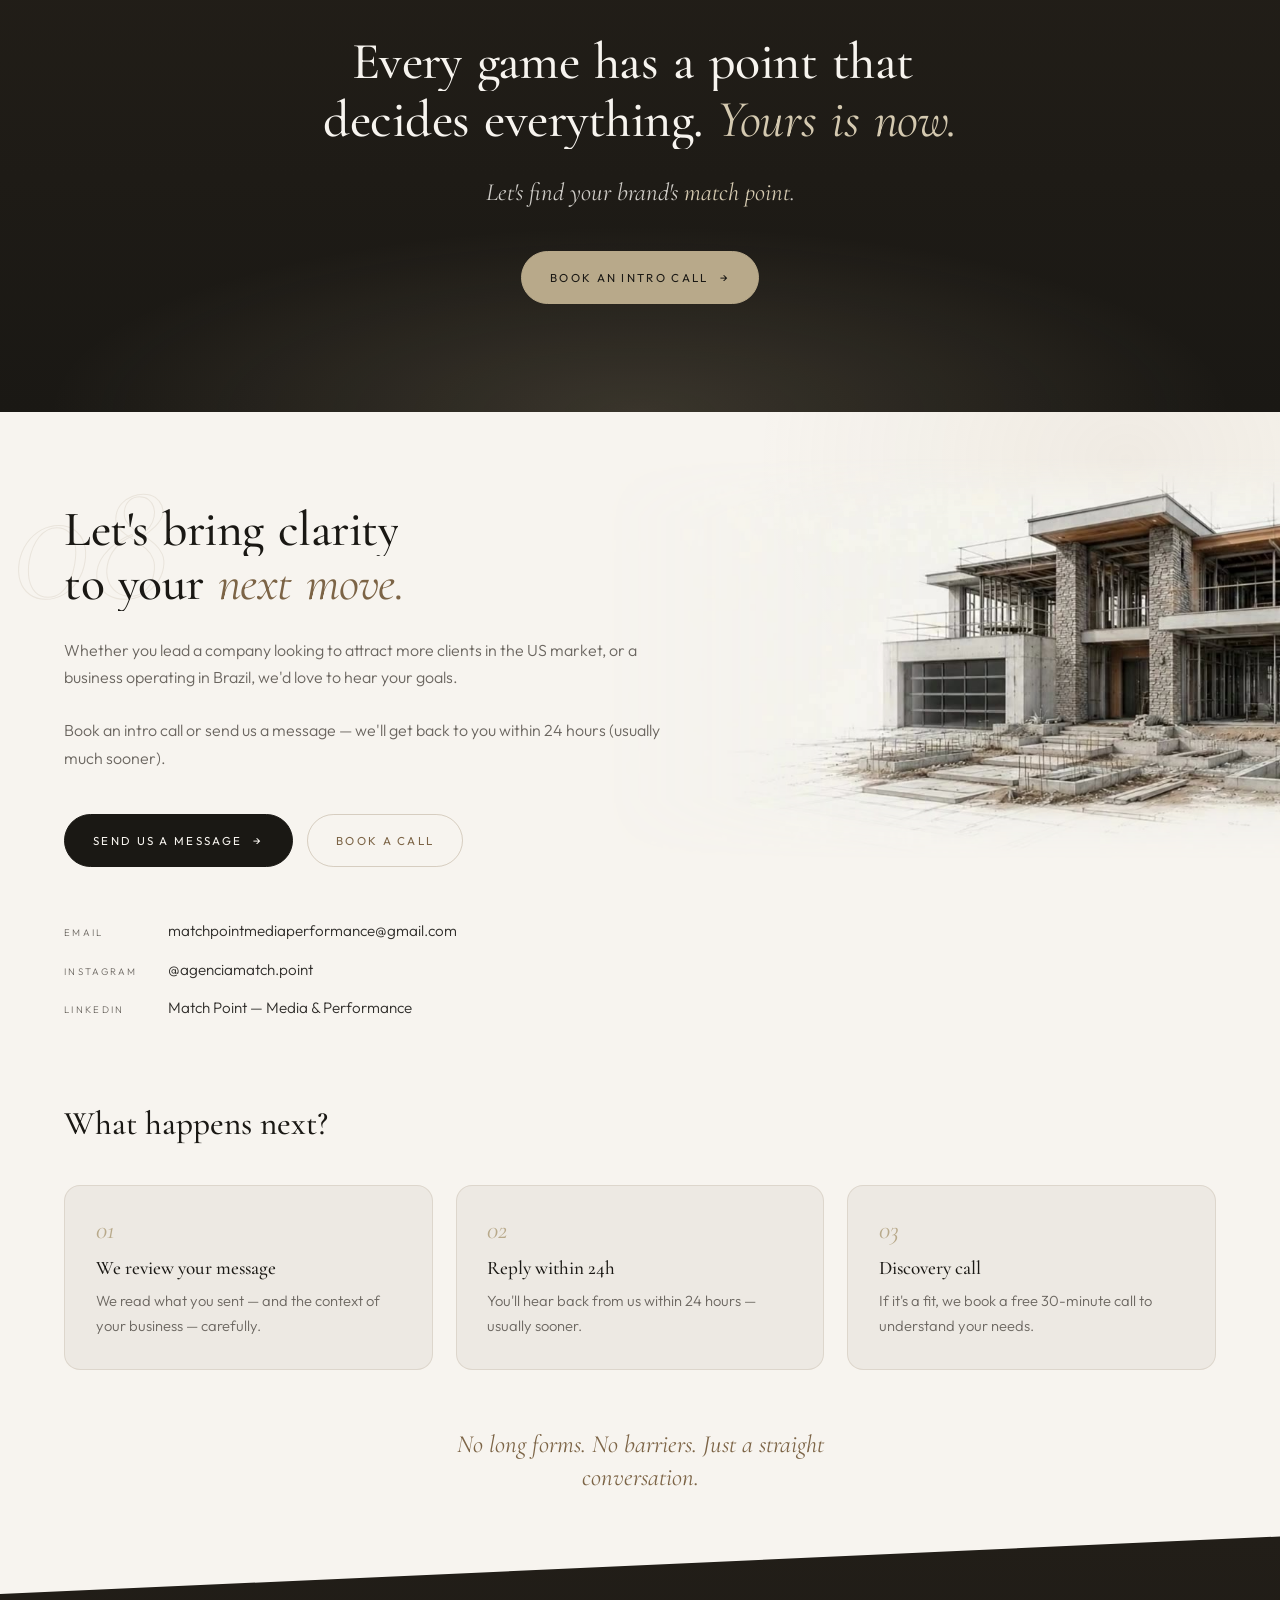
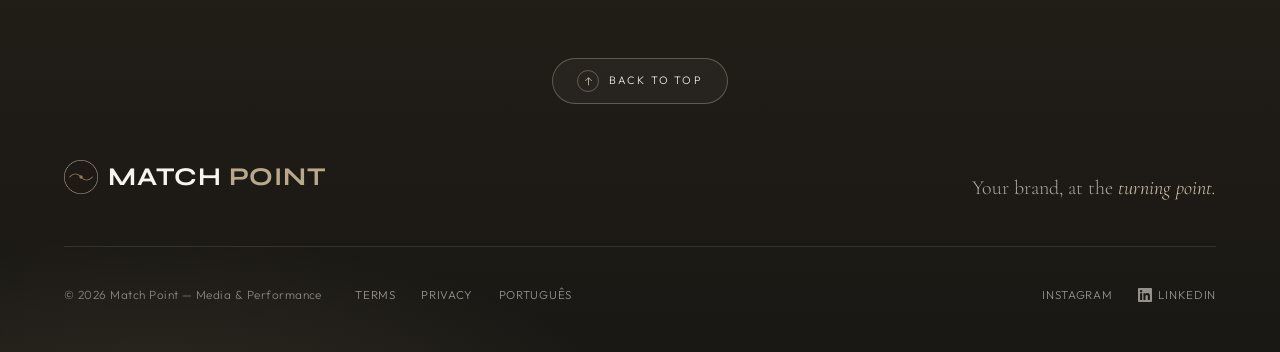
==== commit 1573d0ce: "Add Google Search Console verification meta tag (PT + EN) Co-Authored-By: Claude Opus 4.8 <noreply@a" ====
--- a/match.point/assets/en/index.html
+++ b/match.point/assets/en/index.html
@@ -8,6 +8,7 @@
 <title>Match Point — Your brand, at the turning point</title>
 <meta name="description" content="Match Point — Media &amp; Performance. Paid traffic and performance for Construction, Real Estate, Architecture, Home Maintenance and Cleaning companies scaling in the US market."/>
 <meta name="theme-color" content="#1A1814"/>
+<meta name="google-site-verification" content="1gQRPhB5GA3pxZXYlccbqhtOAVbEDpkApo-77eJZPEM"/>
 <link rel="icon" href="../favicon.svg" type="image/svg+xml"/>
 <link rel="icon" href="../images/logo-symbol.png" sizes="any"/>
 <link rel="apple-touch-icon" href="../images/logo-symbol.png"/>
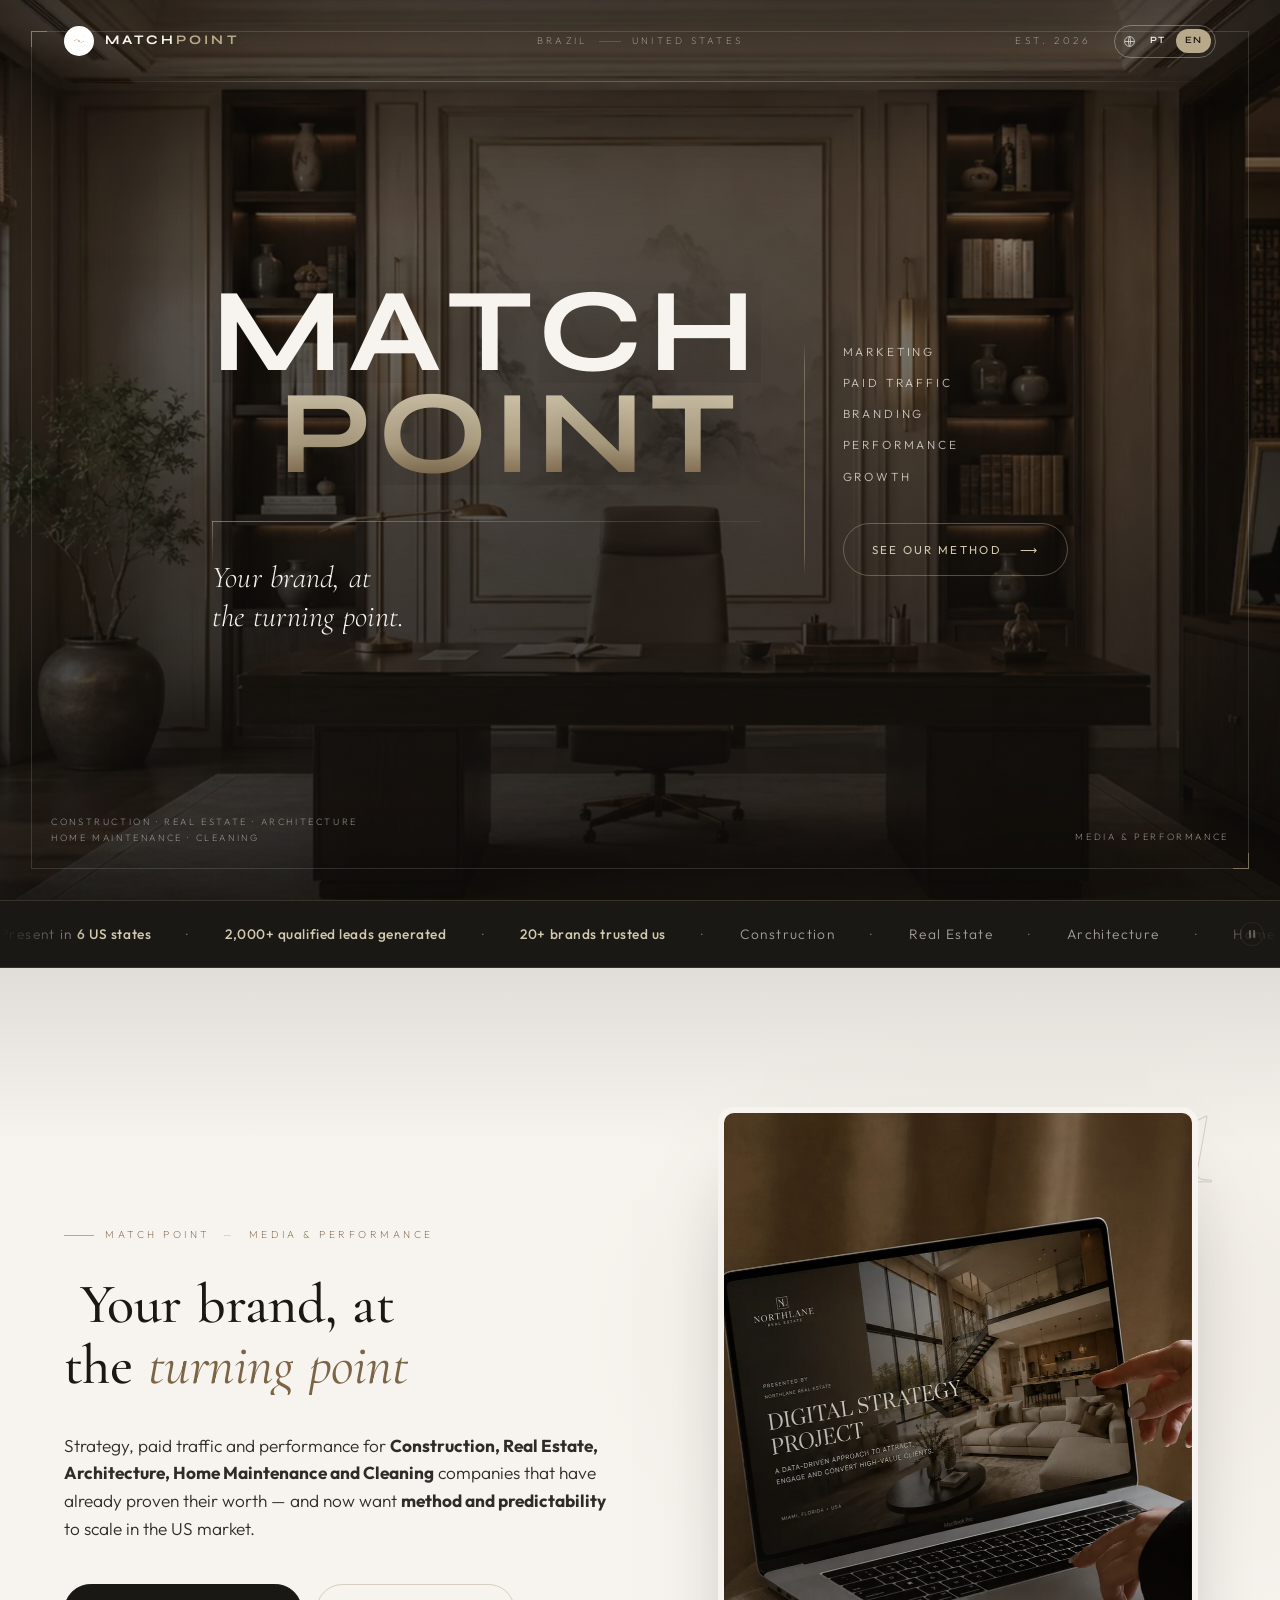
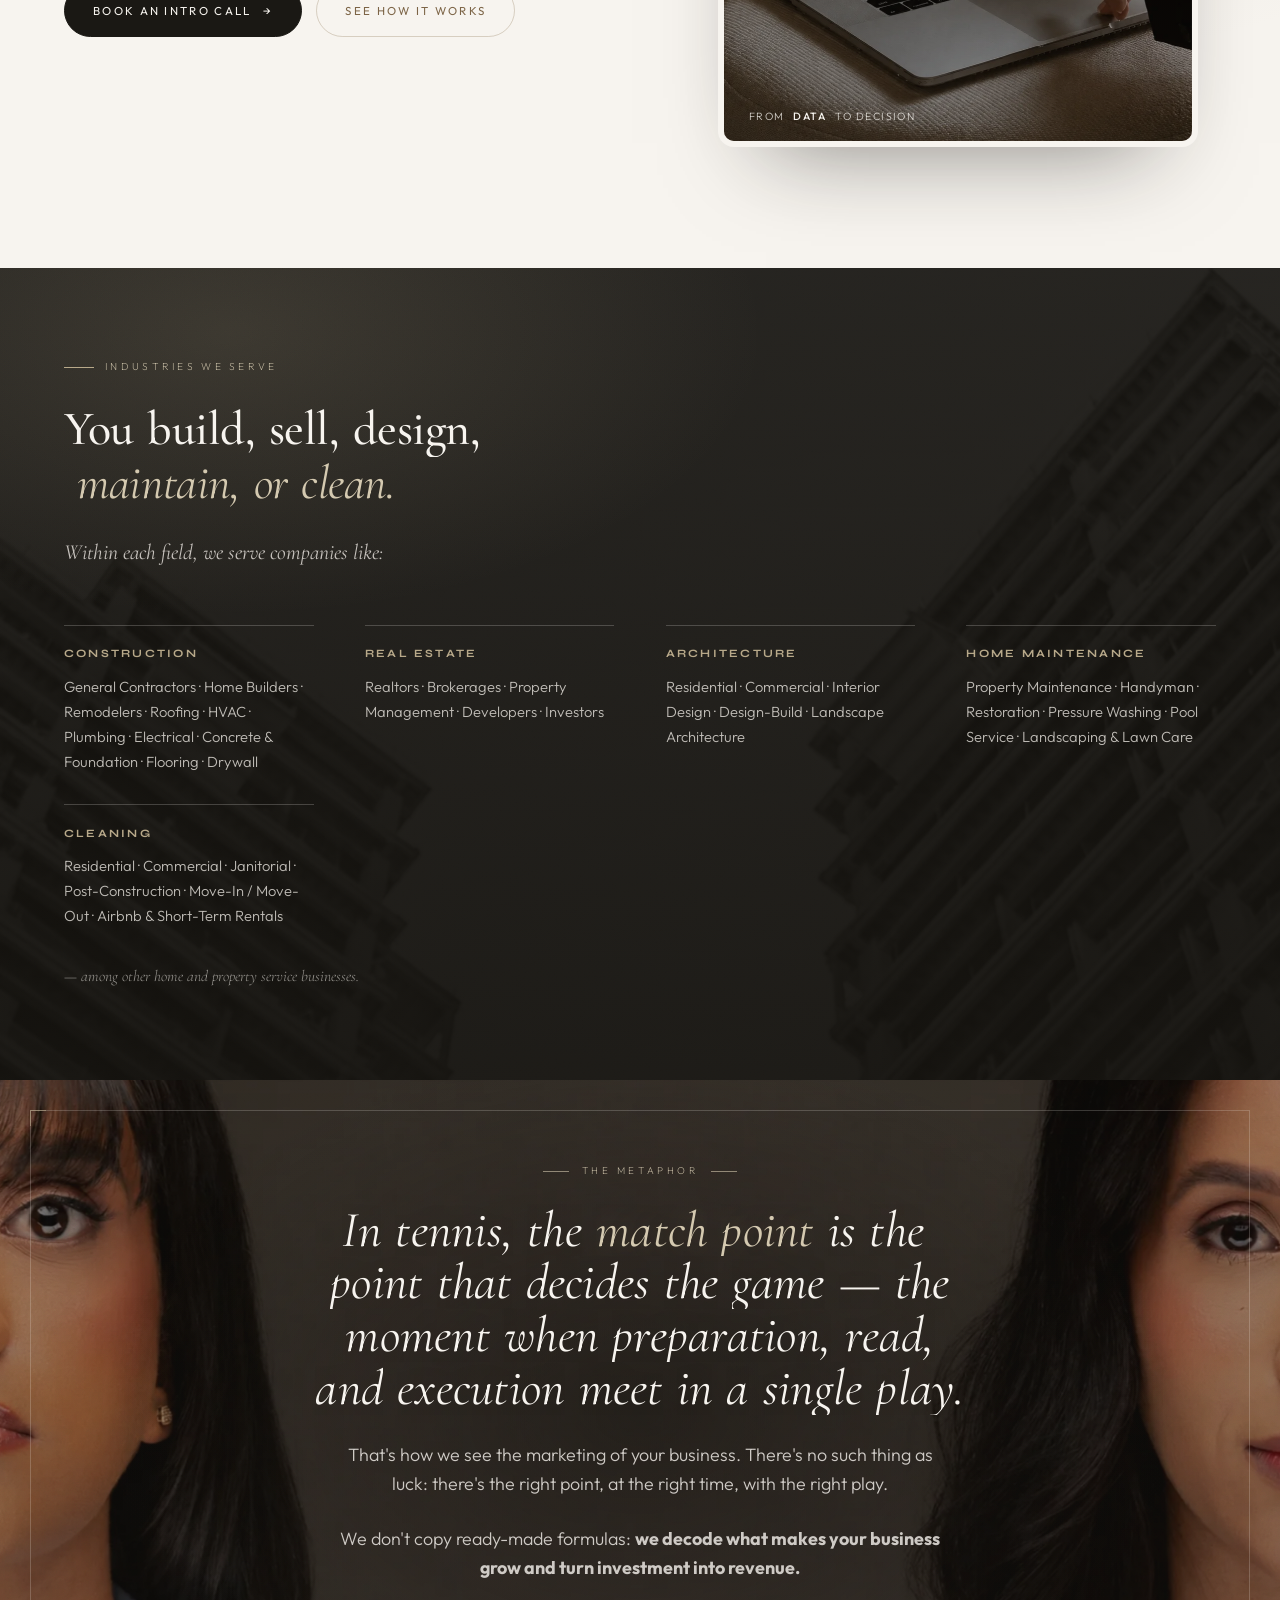
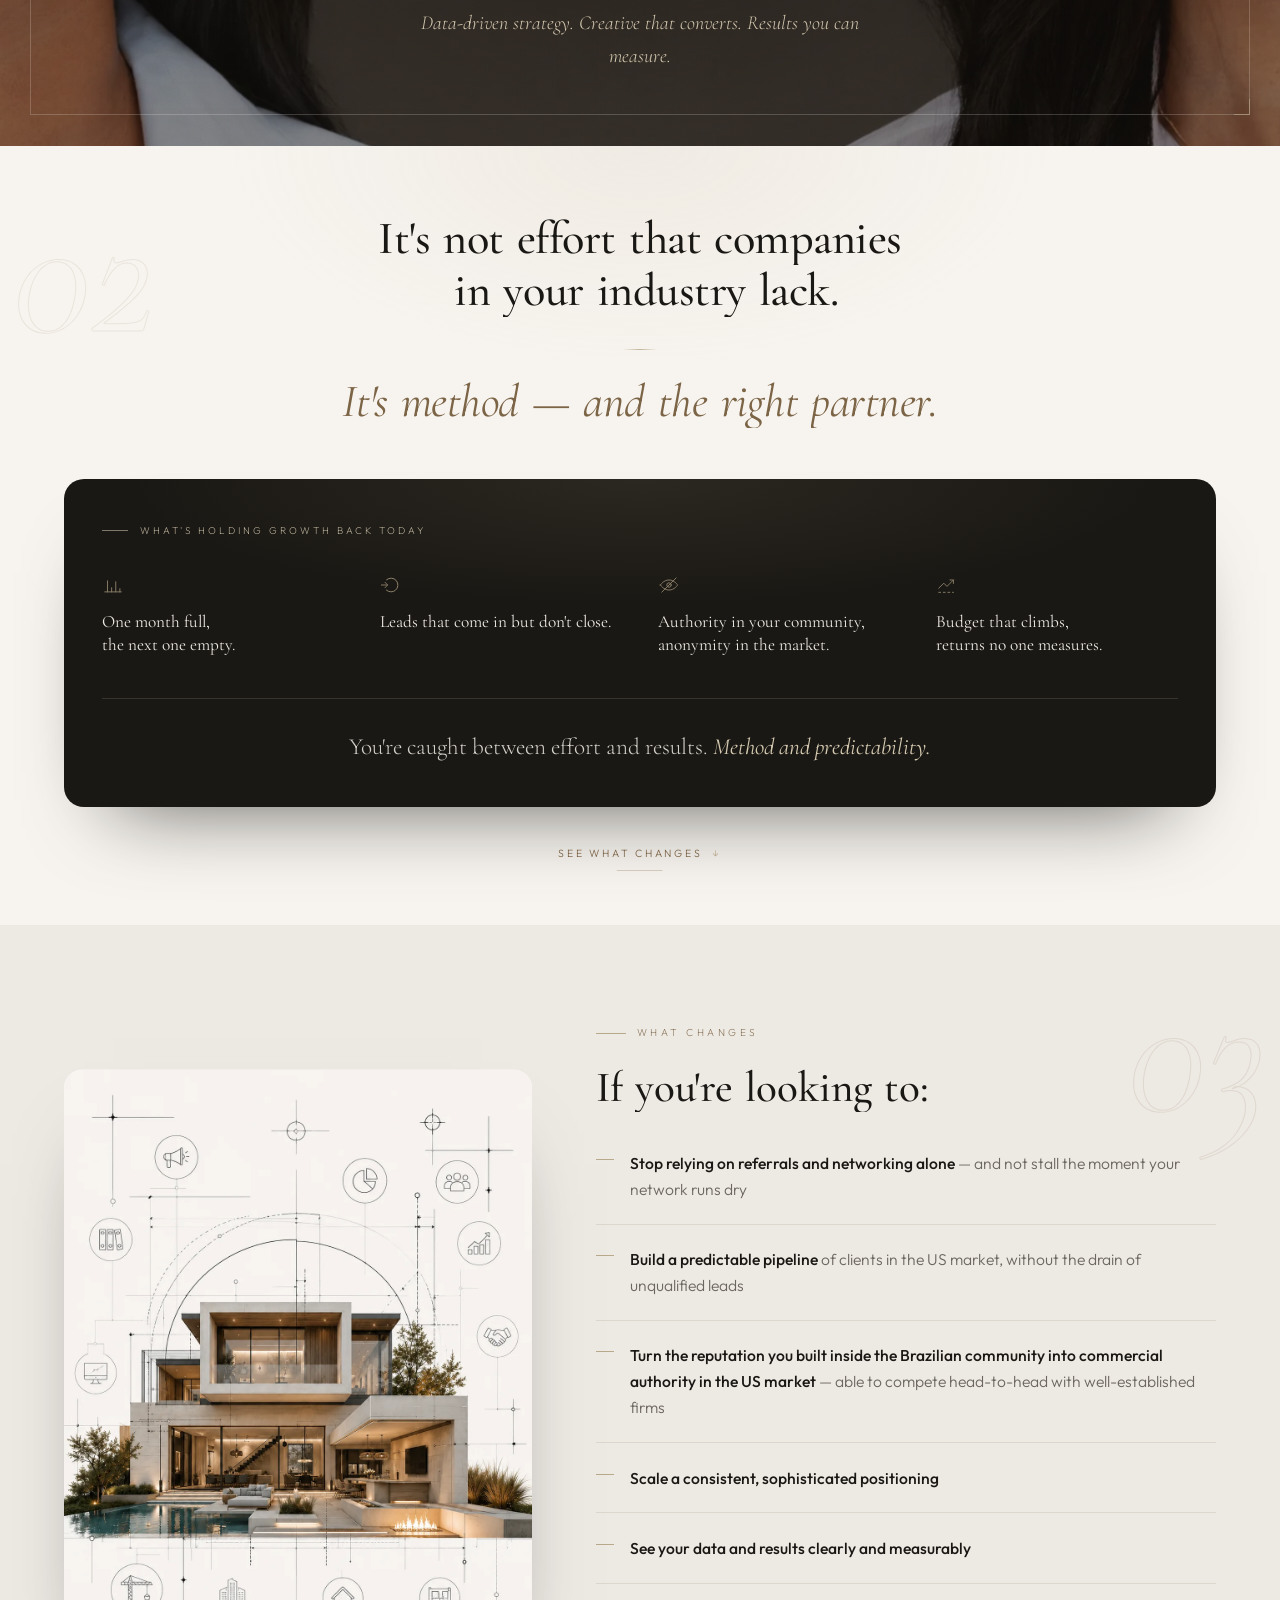
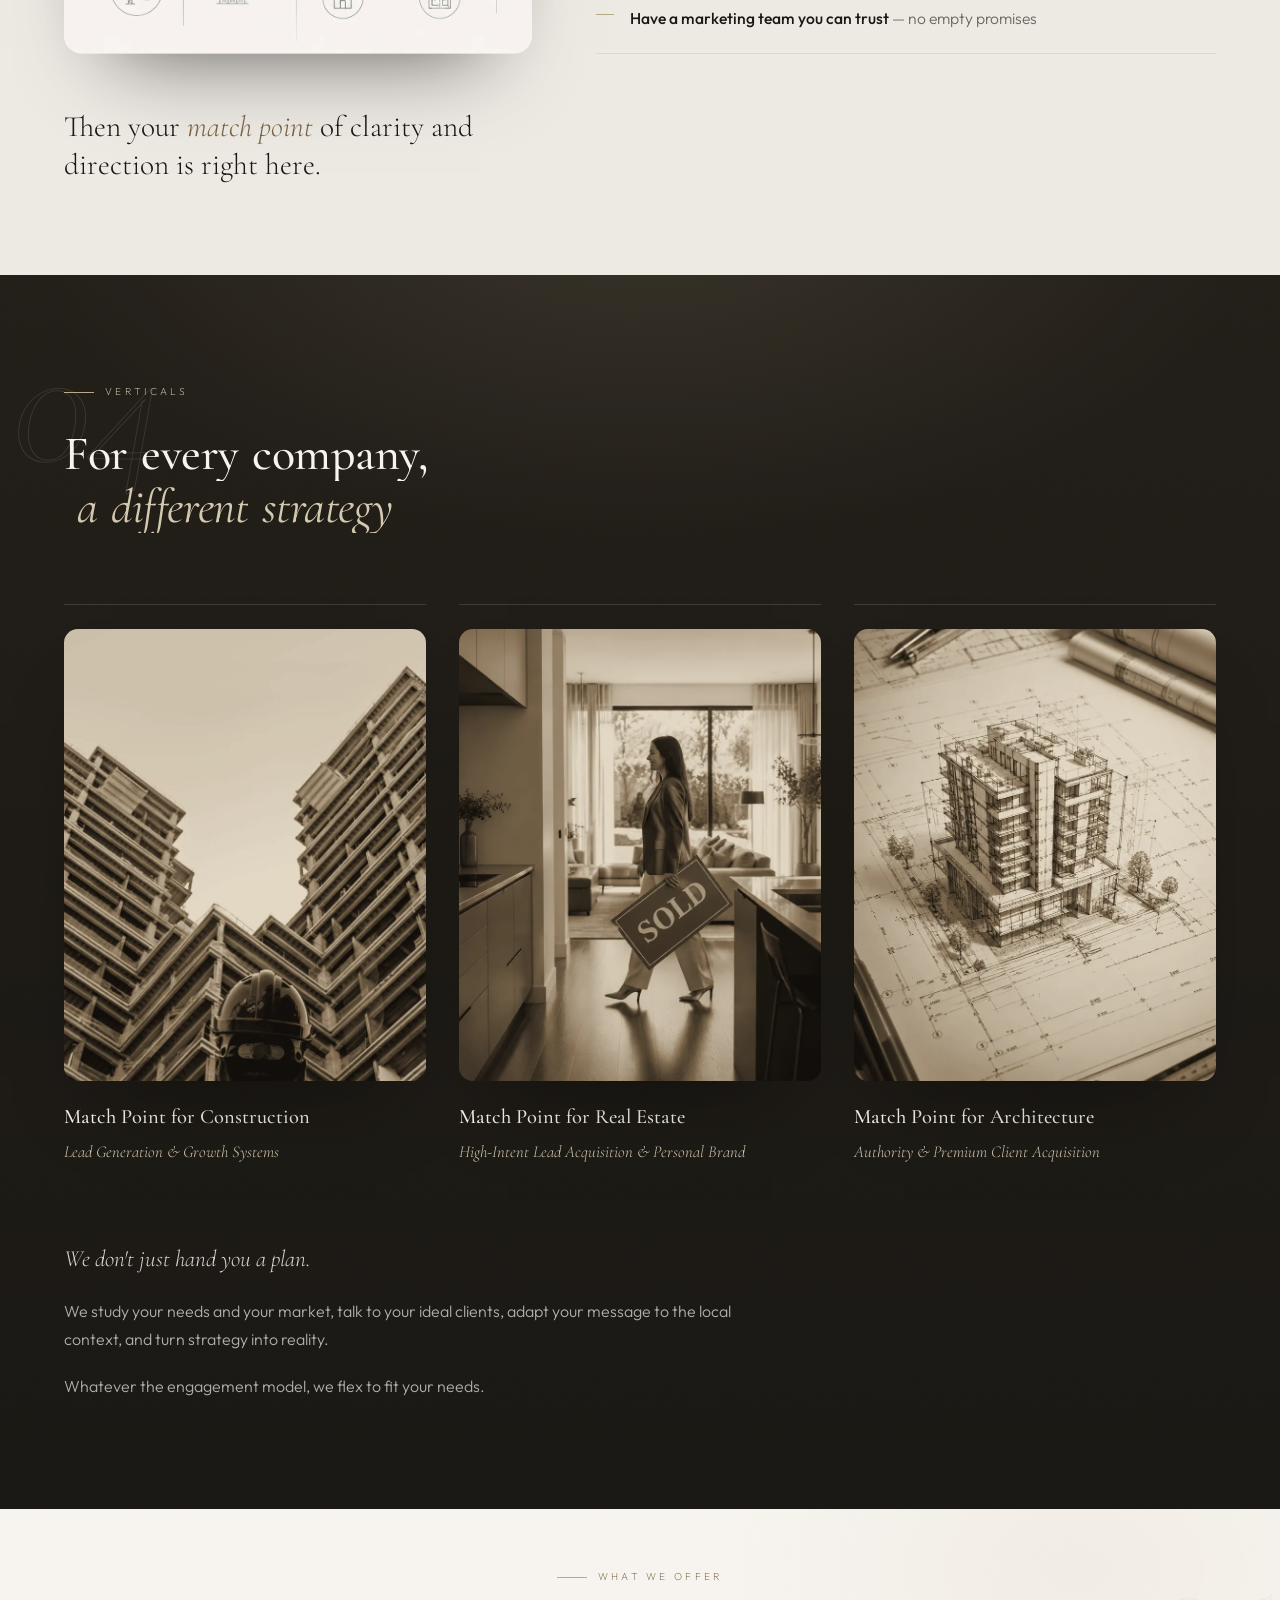
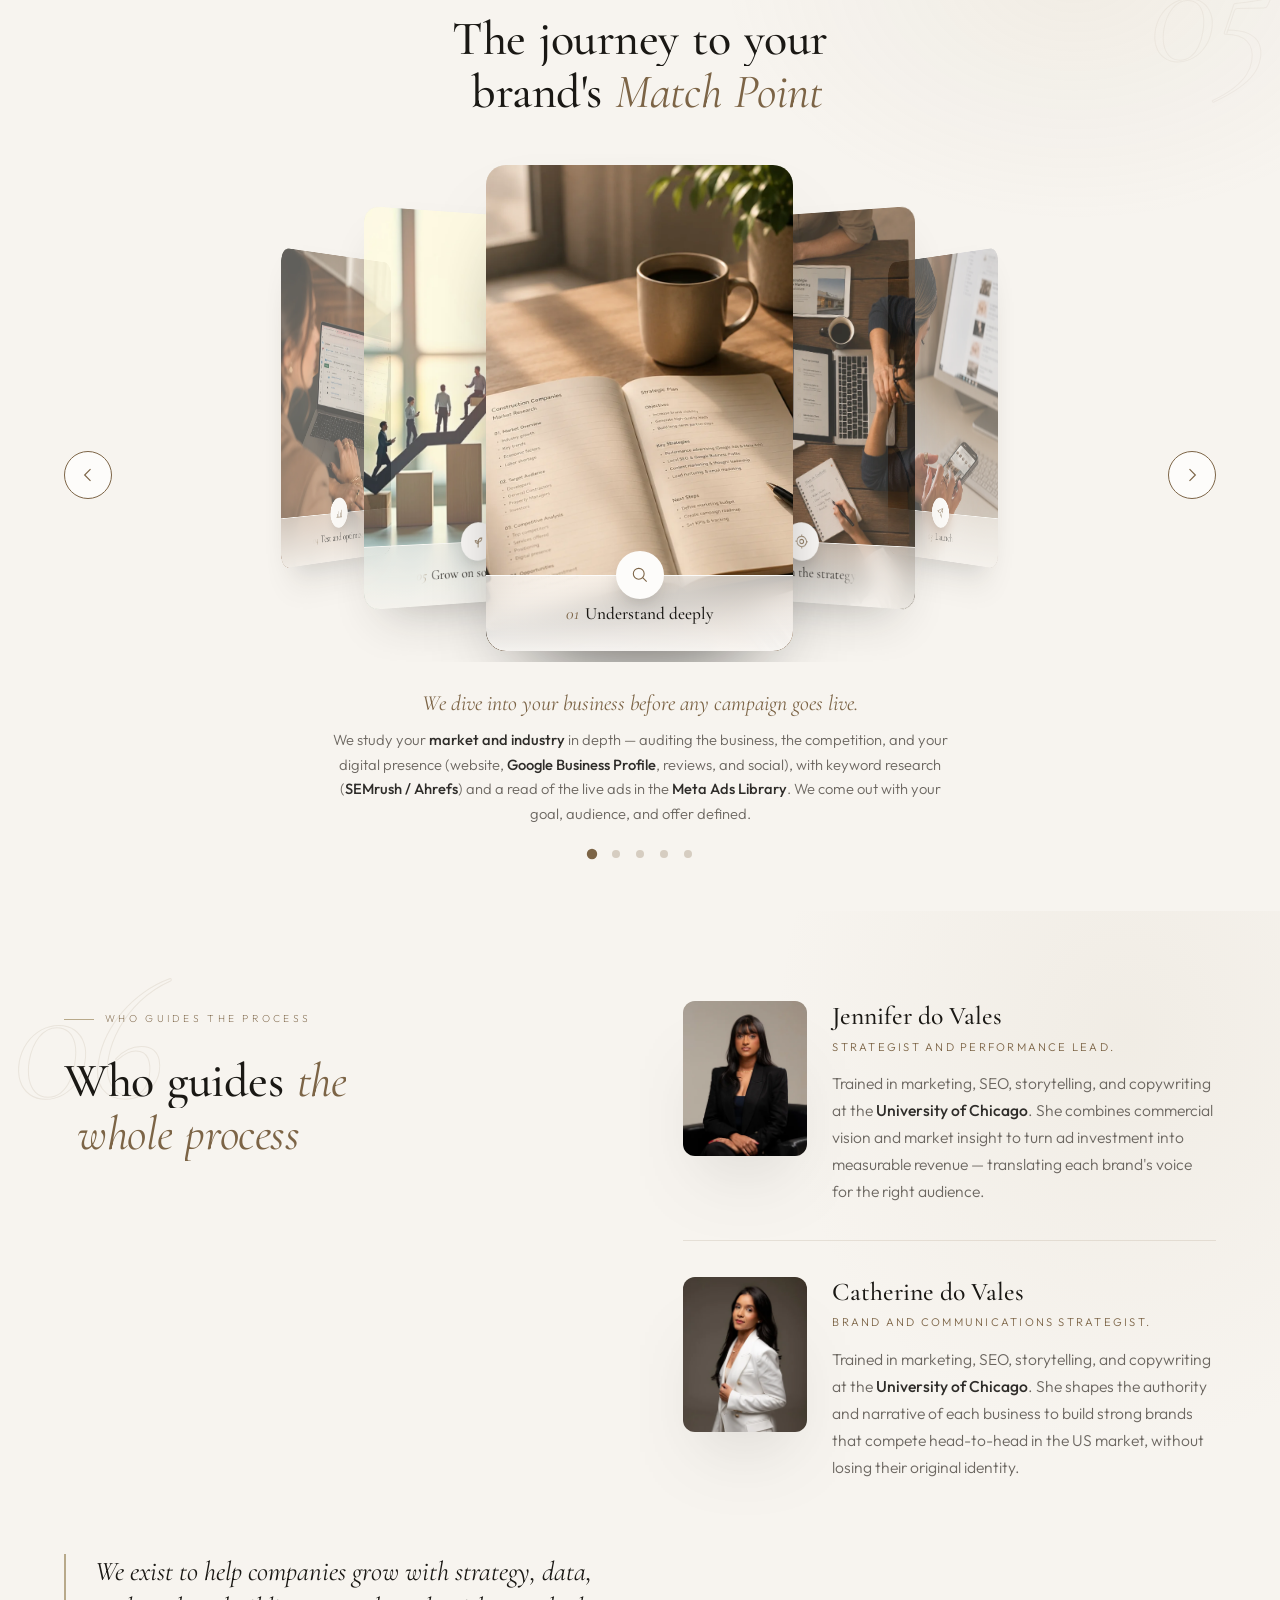
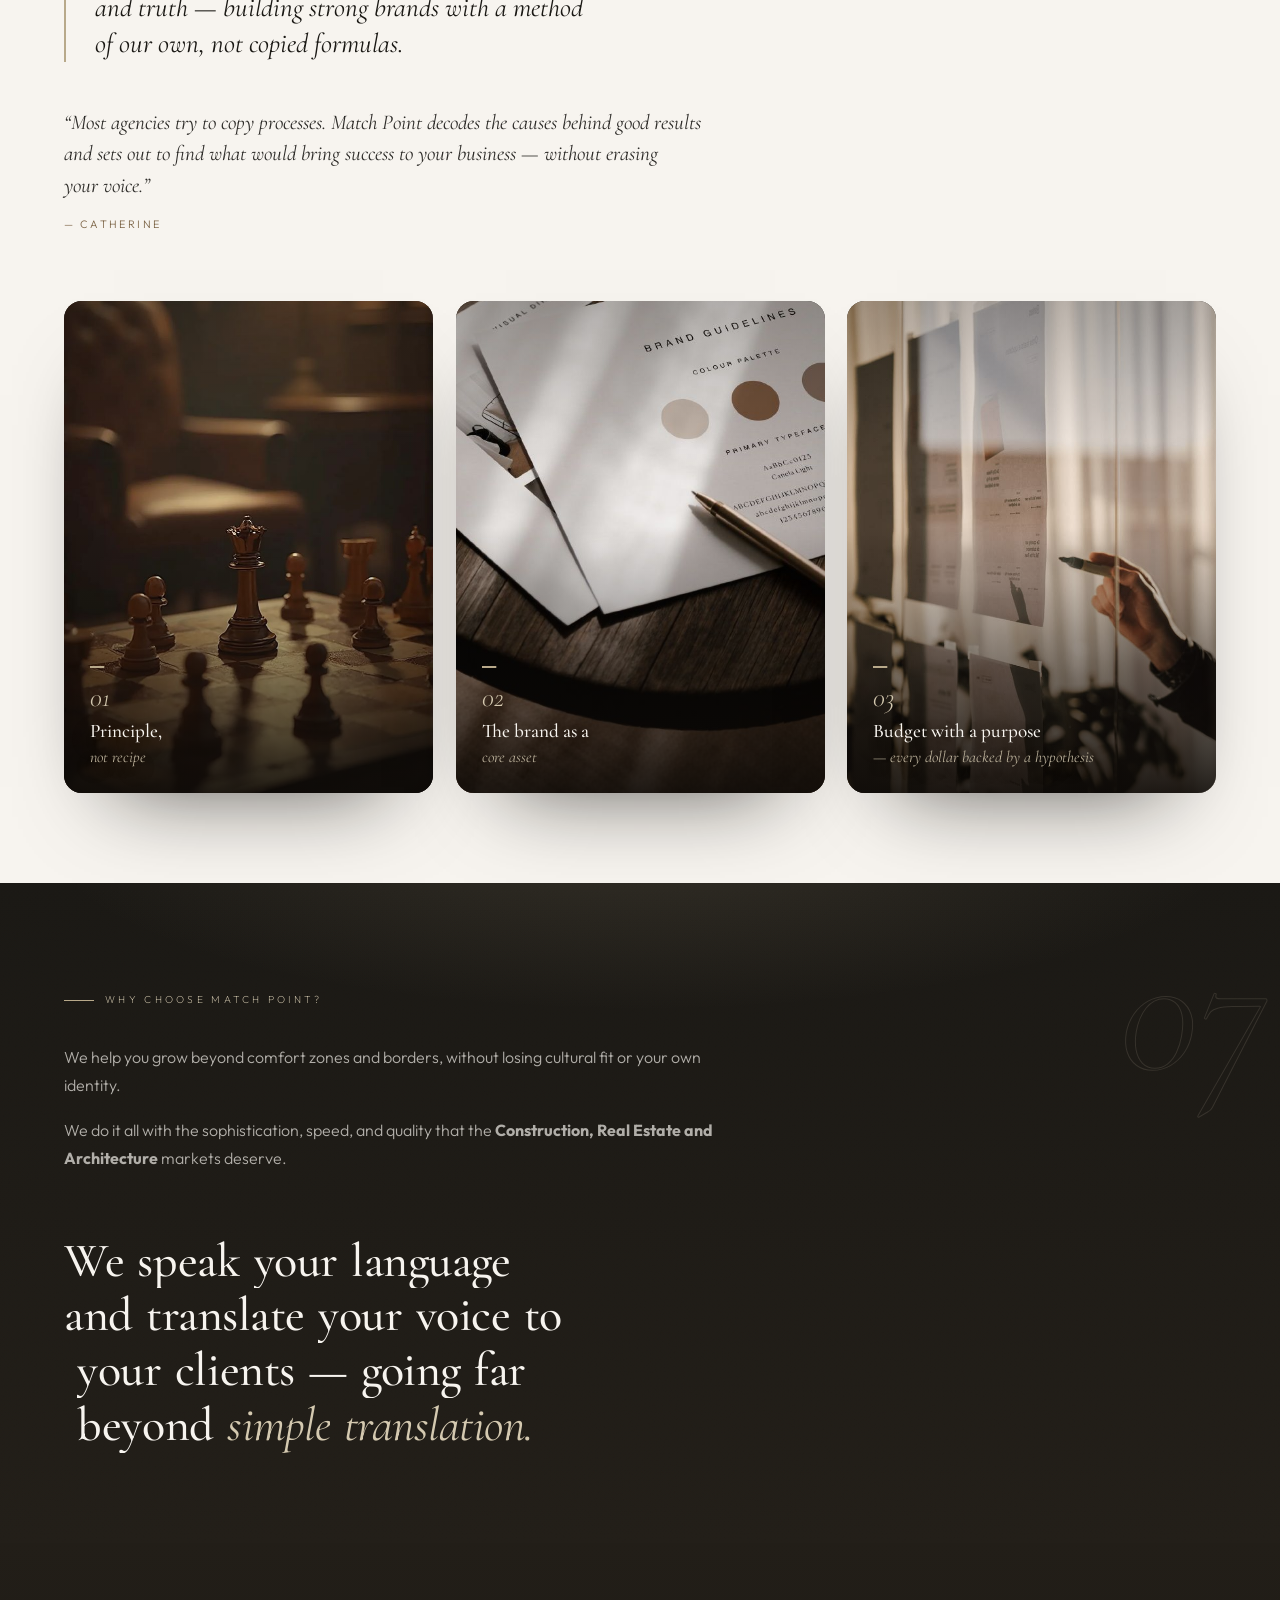
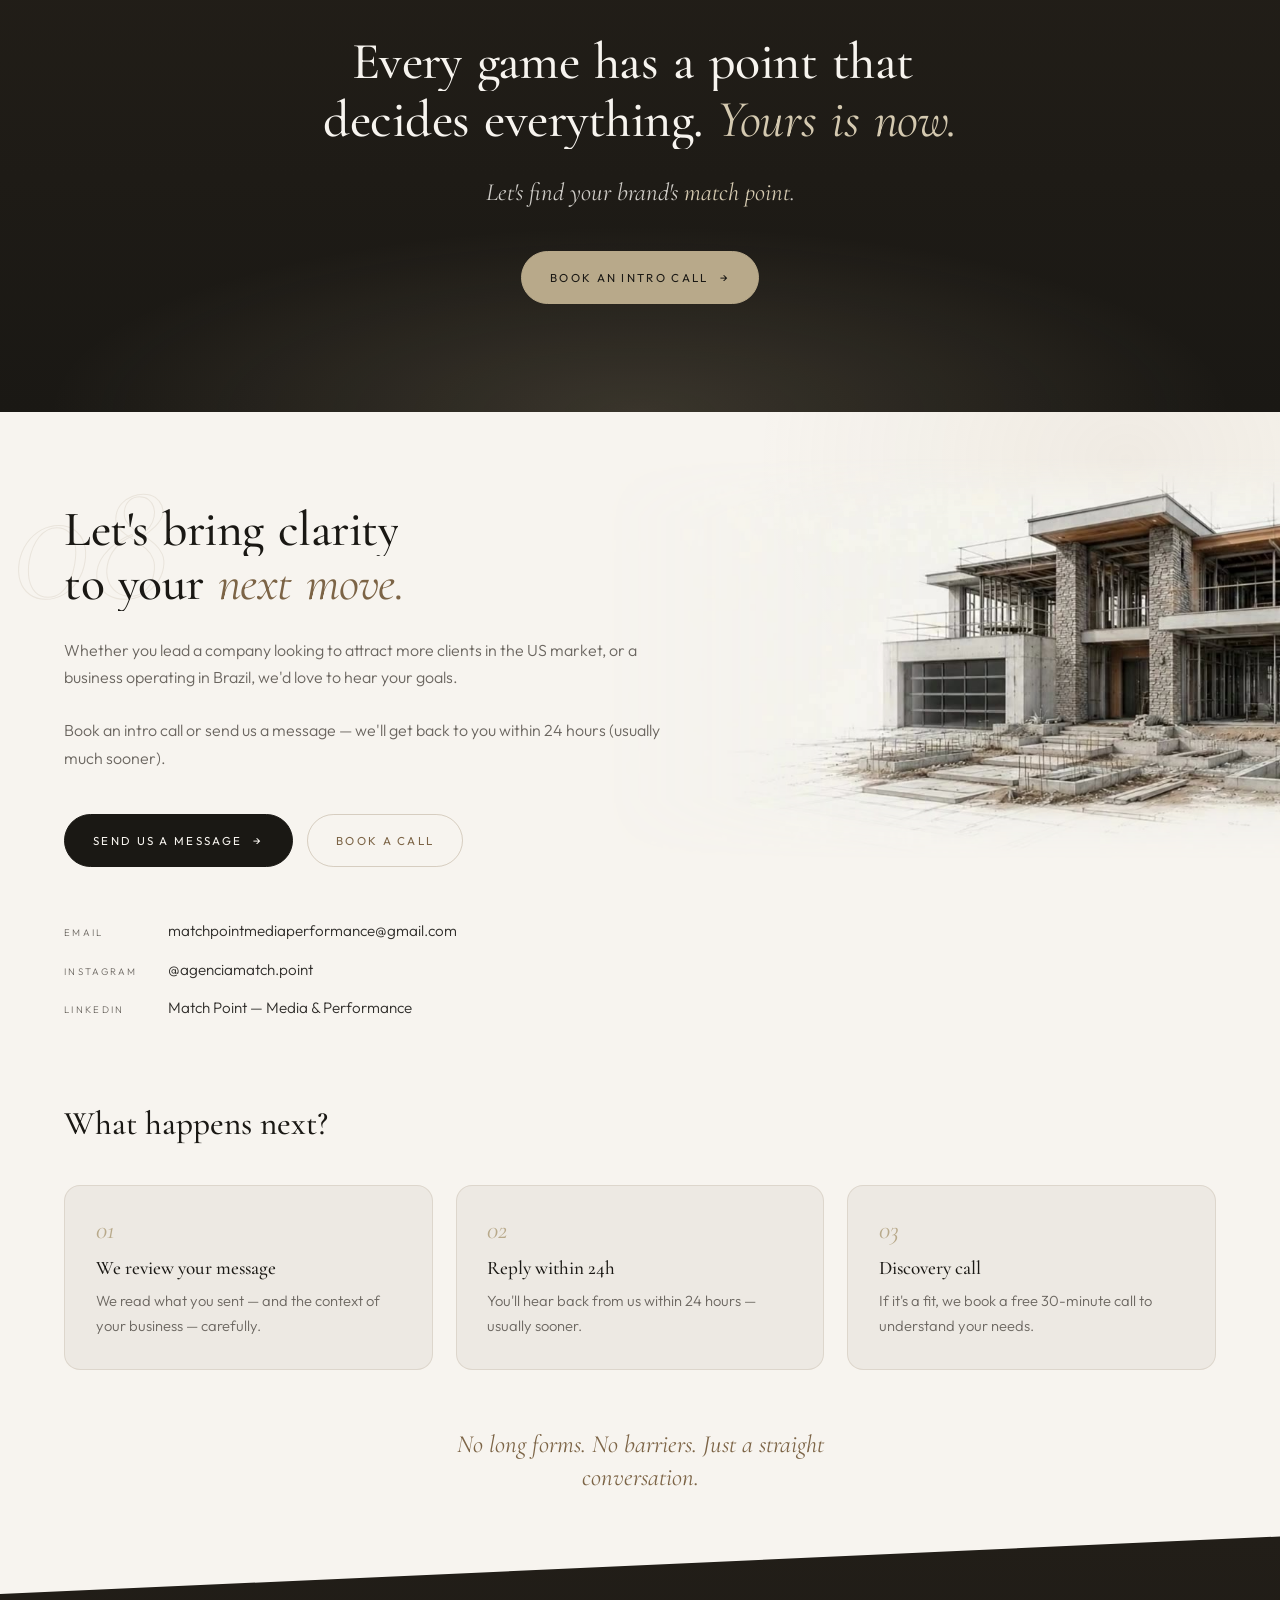
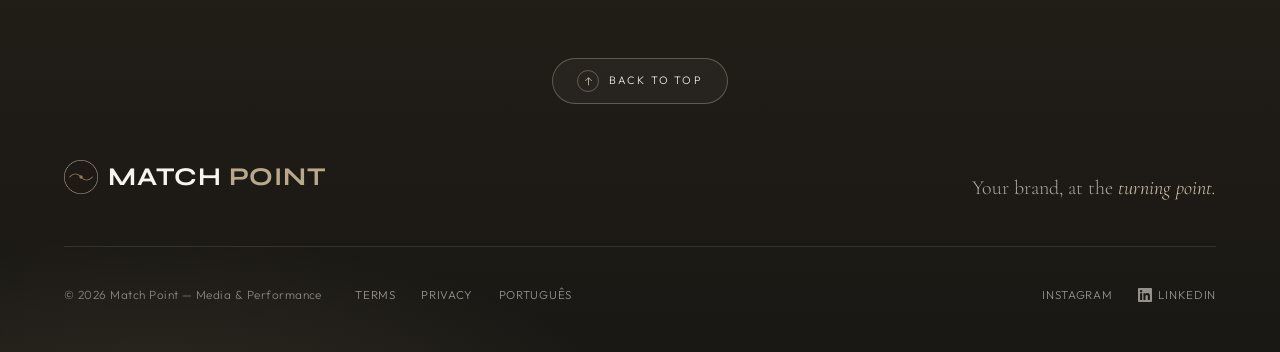
==== commit d592b940: "Install Google Tag Manager (GTM-NHR4RQCS) + update privacy disclosure - GTM head snippet + <noscript" ====
--- a/match.point/assets/en/index.html
+++ b/match.point/assets/en/index.html
@@ -4,6 +4,14 @@
 <meta charset="UTF-8"/>
 <meta name="viewport" content="width=device-width, initial-scale=1.0"/>
 <script>document.documentElement.className='js';setTimeout(function(){if(!document.documentElement.classList.contains('js-ready'))document.documentElement.className='no-js';},5000);</script>
+
+<!-- Google Tag Manager -->
+<script>(function(w,d,s,l,i){w[l]=w[l]||[];w[l].push({'gtm.start':
+new Date().getTime(),event:'gtm.js'});var f=d.getElementsByTagName(s)[0],
+j=d.createElement(s),dl=l!='dataLayer'?'&l='+l:'';j.async=true;j.src=
+'https://www.googletagmanager.com/gtm.js?id='+i+dl;f.parentNode.insertBefore(j,f);
+})(window,document,'script','dataLayer','GTM-NHR4RQCS');</script>
+<!-- End Google Tag Manager -->
 
 <title>Match Point — Your brand, at the turning point</title>
 <meta name="description" content="Match Point — Media &amp; Performance. Paid traffic and performance for Construction, Real Estate, Architecture, Home Maintenance and Cleaning companies scaling in the US market."/>
@@ -57,6 +65,10 @@
 </script>
 </head>
 <body>
+<!-- Google Tag Manager (noscript) -->
+<noscript><iframe src="https://www.googletagmanager.com/ns.html?id=GTM-NHR4RQCS"
+height="0" width="0" style="display:none;visibility:hidden"></iframe></noscript>
+<!-- End Google Tag Manager (noscript) -->
 
 <!-- preloader · abertura de marca → door-split reveal do pré-Hero -->
 <div class="preloader" id="preloader" role="presentation" aria-hidden="true">
